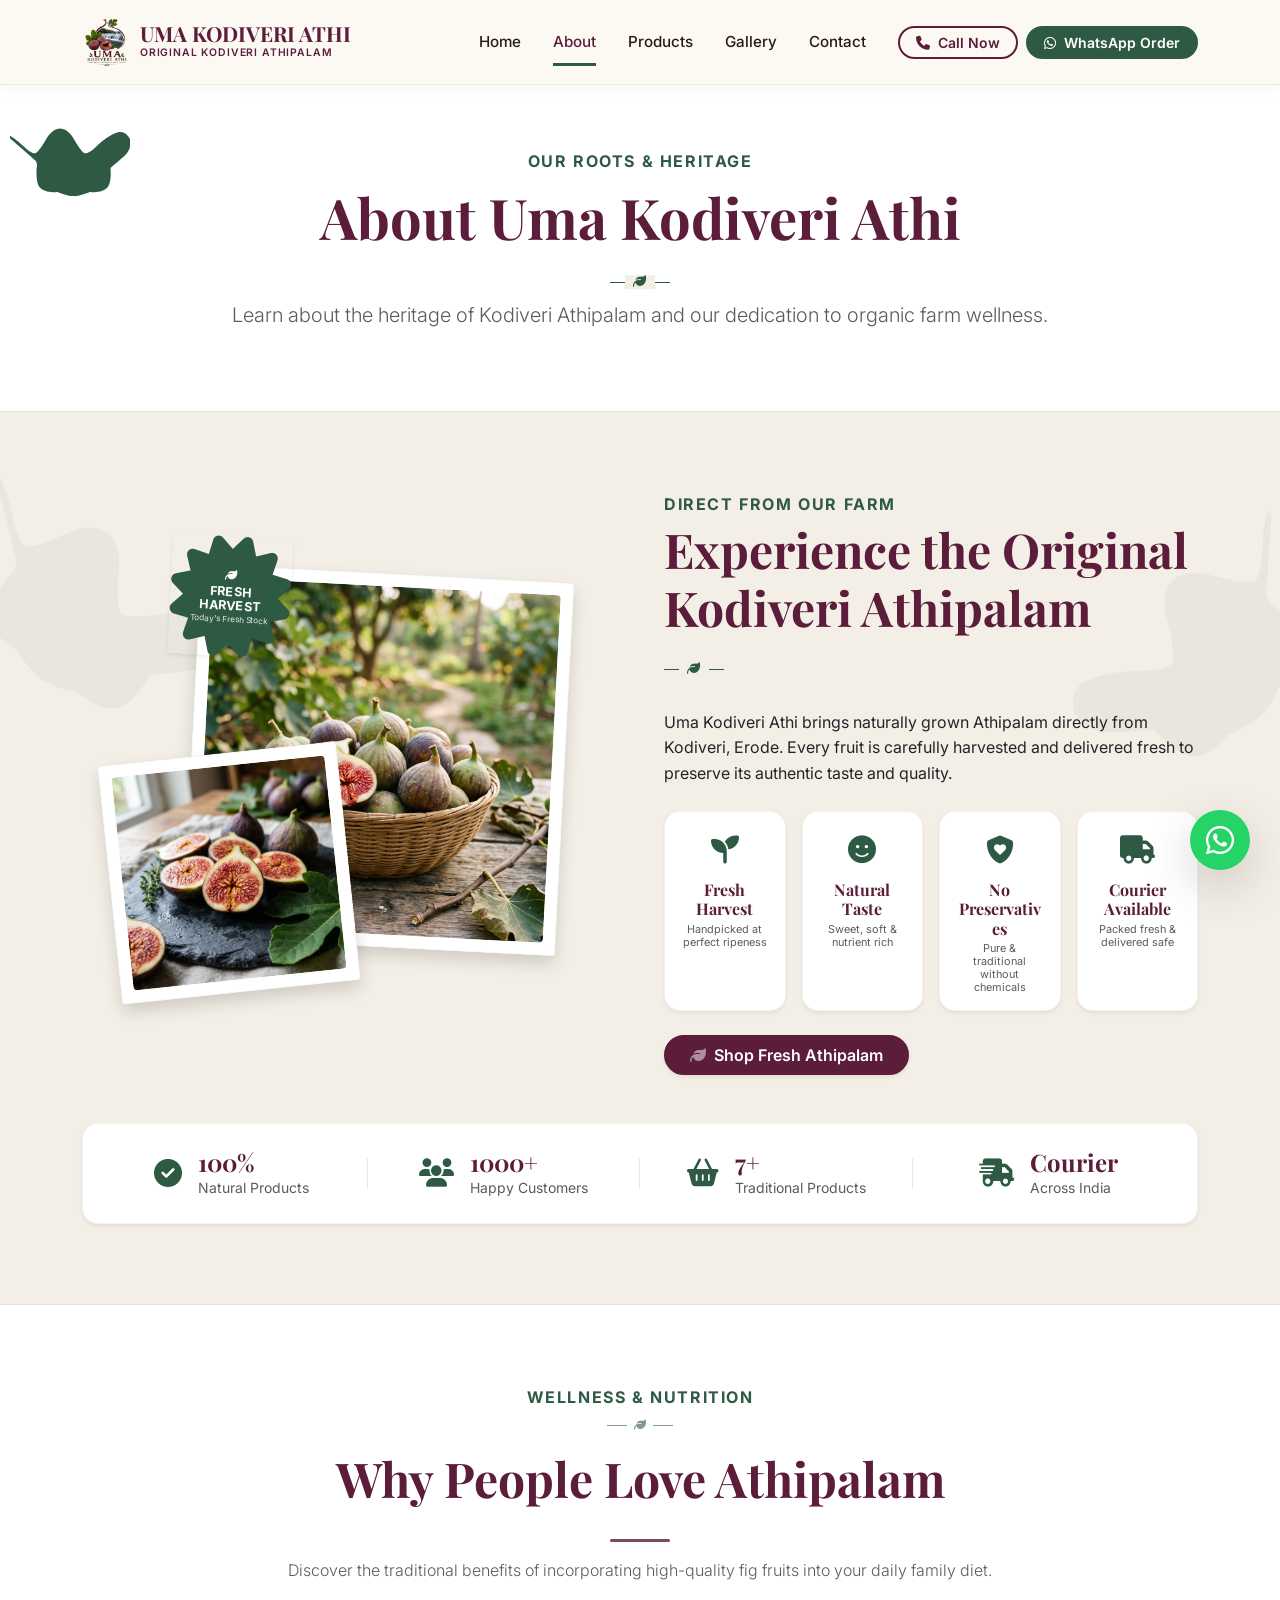
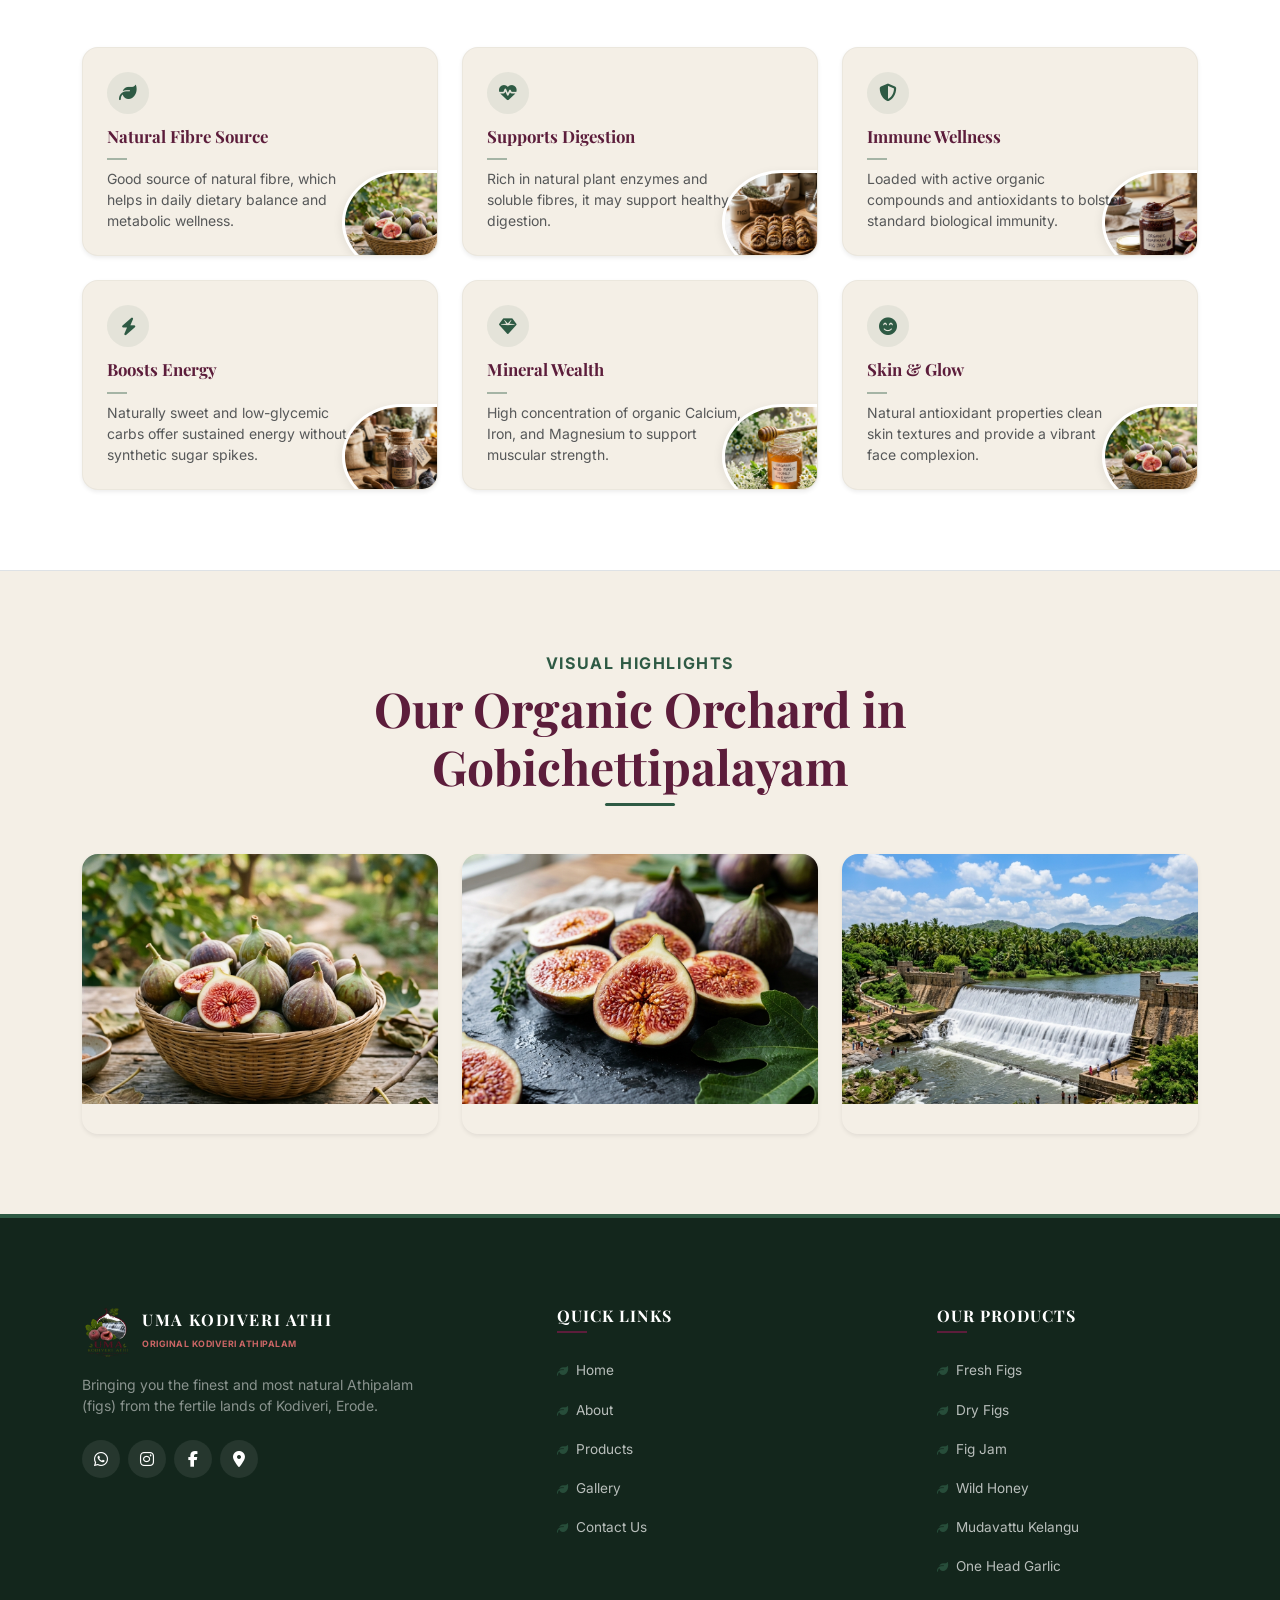
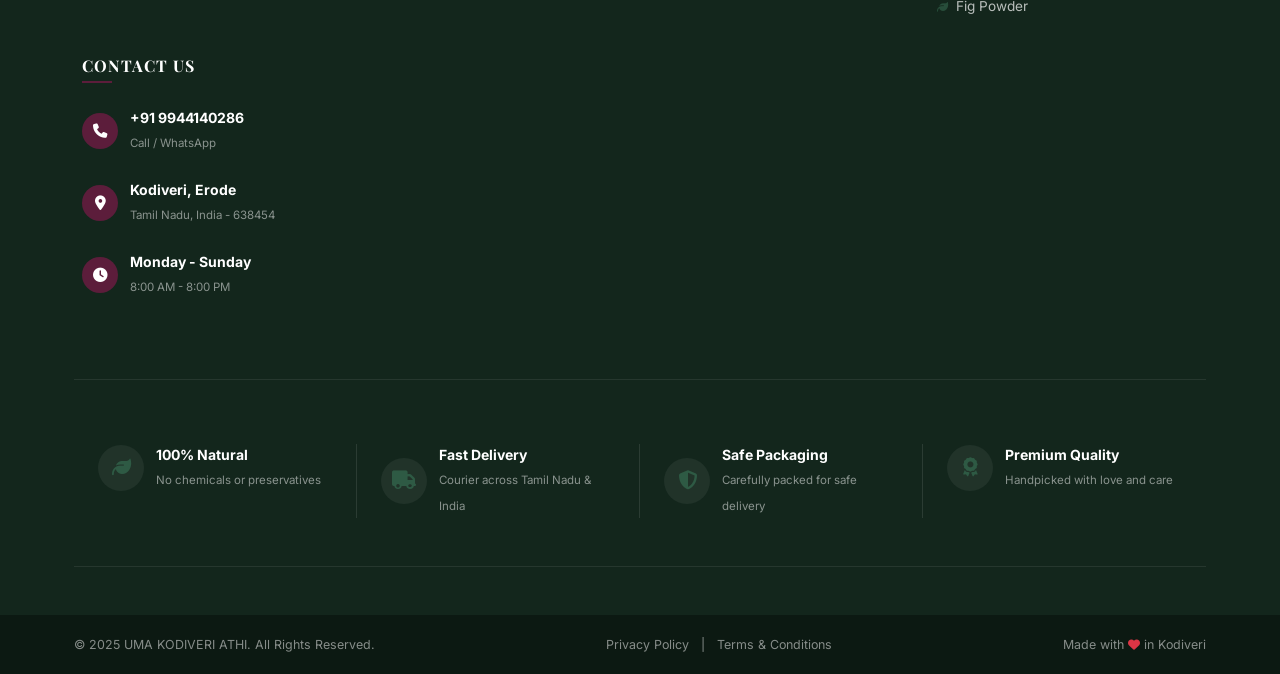
==== about.html @ 58db4f74 "Initial commit" ====
<!DOCTYPE html>
<html lang="en">
<head>
    <meta charset="UTF-8">
    <meta name="viewport" content="width=device-width, initial-scale=1.0">
    <title>About Our Journey | Uma Kodiveri Athi</title>
    
    <!-- SEO Meta Tags -->
    <meta name="description" content="Learn about the heritage of Kodiveri Athipalam, our organic farm journey near Erode check dam, and why families love our natural figs.">
    <meta name="keywords" content="Kodiveri Athipalam, Erode organic farm, Gobichettipalayam figs orchard, Athipalam story, K. Umamaheswari">
    
    <!-- Favicon -->
    <link rel="shortcut icon" href="assets/images/logo-without-bg.png" type="image/x-icon">

    <!-- Google Fonts -->
    <link rel="preconnect" href="https://fonts.googleapis.com">
    <link rel="preconnect" href="https://fonts.gstatic.com" crossorigin>
    <link href="https://fonts.googleapis.com/css2?family=Inter:wght@300;400;500;600;700&family=Playfair+Display:ital,wght@0,400;0,600;0,700;1,400&display=swap" rel="stylesheet">

    <!-- Bootstrap 5 CSS CDN -->
    <link href="https://cdn.jsdelivr.net/npm/bootstrap@5.3.2/dist/css/bootstrap.min.css" rel="stylesheet" integrity="sha384-T3c6CoIi6uLrA9TneNEoa7RxnatzjcDSCmG1MXxSR1GAsXEV/Dwwykc2MPK8M2HN" crossorigin="anonymous">
    <!-- Font Awesome Icons CDN -->
    <link rel="stylesheet" href="https://cdnjs.cloudflare.com/ajax/libs/font-awesome/6.4.2/css/all.min.css" integrity="sha512-z3gLpd7yknf1YoNbCzqRKc4qyor8gaKU1qmn+CShxbuBusANI9QpRohGBreCFkKxLhei6S9CQXFEbbKuqLg0DA==" crossorigin="anonymous" referrerpolicy="no-referrer" />
    
    <!-- Custom CSS -->
    <link rel="stylesheet" href="assets/css/style.css">
</head>
<body class="bg-cream">

    <!-- 1. Header & Navigation -->
    <header class="navbar-wrapper">
        <nav class="navbar navbar-expand-lg fixed-top shadow-sm" id="mainNavbar">
            <div class="container">
                <a class="navbar-brand d-flex align-items-center" href="index.html" id="navBrand">
                    <!-- Brand Logo -->
                    <img src="assets/images/logo-without-bg.png" alt="Uma Kodiveri Athi Logo" class="brand-logo me-2" id="brandLogo">
                    <div class="brand-text-container">
                        <span class="brand-name text-uppercase">UMA KODIVERI ATHI</span>
                        <span class="brand-tagline d-block text-uppercase">ORIGINAL KODIVERI ATHIPALAM</span>
                    </div>
                </a>
                
                <button class="navbar-toggler" type="button" data-bs-toggle="collapse" data-bs-target="#navbarContent" aria-controls="navbarContent" aria-expanded="false" aria-label="Toggle navigation" id="navbarTogglerBtn">
                    <span class="navbar-toggler-icon"></span>
                </button>
                
                <div class="collapse navbar-collapse" id="navbarContent">
                    <ul class="navbar-nav ms-auto mb-2 mb-lg-0 align-items-center">
                        <li class="nav-item">
                            <a class="nav-link" href="index.html" id="link-home">Home</a>
                        </li>
                        <li class="nav-item">
                            <a class="nav-link active" href="about.html" id="link-about">About</a>
                        </li>
                        <li class="nav-item">
                            <a class="nav-link" href="products.html" id="link-products">Products</a>
                        </li>
                        <li class="nav-item">
                            <a class="nav-link" href="gallery.html" id="link-gallery">Gallery</a>
                        </li>
                        <li class="nav-item">
                            <a class="nav-link" href="contact.html" id="link-contact">Contact</a>
                        </li>
                        <li class="nav-item ms-lg-3 mt-3 mt-lg-0 d-flex gap-2 nav-action-buttons">
                            <a href="tel:9944140286" class="btn btn-outline-maroon btn-sm px-3 rounded-pill" id="headerCallBtn">
                                <i class="fa-solid fa-phone me-1"></i> Call Now
                            </a>
                            <a href="https://wa.me/919944140286?text=Hi%20Uma%20Kodiveri%20Athi%2C%20I%20want%20to%20know%20more%20about%20your%20products." target="_blank" class="btn btn-green btn-sm px-3 rounded-pill text-white" id="headerWhatsappBtn">
                                <i class="fa-brands fa-whatsapp me-1"></i> WhatsApp Order
                            </a>
                        </li>
                    </ul>
                </div>
            </div>
        </nav>
    </header>

    <!-- 2. About Banner Hero -->
    <section class="py-5 bg-white border-bottom position-relative overflow-hidden">
        <!-- Floating Botanical Leaves background decoration -->
        <div class="position-absolute opacity-05" style="top: 10px; left: 10px; width: 120px; height: 120px; pointer-events: none;">
            <svg class="w-100 h-100" fill="var(--color-green)" viewBox="0 0 512 512">
                <path d="M383.8 351.7c2.5-2.5 105.2-92.4 105.2-92.4 34.6-32.9 23.4-69.3 23.4-69.3s-14.9-39.7-52.2-30.6c-37.3 9.1-84.8 54.3-84.8 54.3s-40.2 41.2-56.7 34.6c-16.5-6.6-47.5-62.8-47.5-62.8s-22.9-42.9-57.5-42.9c-34.6 0-57.5 42.9-57.5 42.9s-31 56.2-47.5 62.8c-16.5 6.6-56.7-34.6-56.7-34.6s-47.5-45.2-84.8-54.3C-14.9 119.7-29.8 156.4 4.8 189.3c0 0 102.7 89.9 105.2 92.4 2.5 2.5 5.5 15.1 5.5 15.1s-10.7 74.3 12.8 98.7c23.5 24.4 75.3 18.2 75.3 18.2s36.4 17.5 67.9 17.5c31.5 0 67.9-17.5 67.9-17.5s51.8 6.2 75.3-18.2c23.5-24.4 12.8-98.7 12.8-98.7s3-12.6 5.6-15.1z"/>
            </svg>
        </div>
        <div class="container text-center py-3">
            <span class="text-green text-uppercase fw-bold tracking-wider fs-6 d-block mb-2">Our Roots & Heritage</span>
            <h1 class="display-4 text-maroon serif-font mb-3">About Uma Kodiveri Athi</h1>
            <div class="header-divider-leaf my-3 text-center">
                <i class="fa-solid fa-leaf text-green"></i>
            </div>
            <p class="lead text-muted max-width-600 mx-auto">Learn about the heritage of Kodiveri Athipalam and our dedication to organic farm wellness.</p>
        </div>
    </section>

    <!-- 3. Main Journey Story Section -->
    <section class="about-section py-6 bg-cream-soft position-relative overflow-hidden border-bottom">
        <div class="about-leaf-decor decor-top-left"></div>
        <div class="about-leaf-decor decor-top-right"></div>
        
        <div class="container position-relative z-2">
            <div class="row align-items-center g-5">
                <!-- Left Column: Overlapping Tilted Photo Frames with Badge -->
                <div class="col-lg-6 position-relative d-flex justify-content-center align-items-center py-4" id="aboutPhotosColumn">
                    <div class="about-photos-container position-relative">
                        <!-- Main Photo Frame -->
                        <div class="about-photo-frame about-photo-main shadow">
                            <img src="assets/images/fresh-figs.png" alt="Freshly harvested Kodiveri Athipalam" class="img-fluid rounded-1">
                            <!-- Scalloped Badge -->
                            <div class="scalloped-badge position-absolute shadow-sm">
                                <i class="fa-solid fa-certificate scalloped-bg-icon"></i>
                                <div class="scalloped-inner d-flex flex-column align-items-center justify-content-center">
                                    <i class="fa-solid fa-leaf text-white mb-1 small-icon"></i>
                                    <span class="scalloped-title">Fresh Harvest</span>
                                    <span class="scalloped-sub">Today's Fresh Stock</span>
                                </div>
                            </div>
                        </div>
                        <!-- Sub Photo Frame (tilted cut figs) -->
                        <div class="about-photo-frame about-photo-sub shadow">
                            <img src="assets/images/cut-figs.png" alt="Cut fresh Athipalam" class="img-fluid rounded-1">
                        </div>
                    </div>
                </div>
                
                <!-- Right Column: Text & Features Grid -->
                <div class="col-lg-6" id="aboutTextContent">
                    <div class="section-header-left mb-4 text-start">
                        <span class="text-green text-uppercase fw-bold tracking-wider fs-6 d-block mb-1">Direct From Our Farm</span>
                        <h2 class="display-5 section-title text-maroon mt-0 serif-font">Experience the Original Kodiveri Athipalam</h2>
                        <div class="header-divider-leaf mt-2 mb-3 text-start">
                            <i class="fa-solid fa-leaf text-green"></i>
                        </div>
                    </div>
                    <p class="text-dark mb-4">
                        Uma Kodiveri Athi brings naturally grown Athipalam directly from Kodiveri, Erode. Every fruit is carefully harvested and delivered fresh to preserve its authentic taste and quality.
                    </p>
                    
                    <!-- 4 Small Feature Cards Grid -->
                    <div class="row g-3 mb-4" id="aboutFeaturesRow">
                        <div class="col-6 col-sm-3">
                            <div class="card about-feature-card text-center h-100 p-3 rounded-4 shadow-sm">
                                <div class="feature-icon text-green fs-3 mb-2">
                                    <i class="fa-solid fa-seedling"></i>
                                </div>
                                <h5 class="fw-bold fs-6 mb-1 text-maroon">Fresh Harvest</h5>
                                <p class="mb-0 text-muted small-text">Handpicked at perfect ripeness</p>
                            </div>
                        </div>
                        <div class="col-6 col-sm-3">
                            <div class="card about-feature-card text-center h-100 p-3 rounded-4 shadow-sm">
                                <div class="feature-icon text-green fs-3 mb-2">
                                    <i class="fa-solid fa-face-smile"></i>
                                </div>
                                <h5 class="fw-bold fs-6 mb-1 text-maroon">Natural Taste</h5>
                                <p class="mb-0 text-muted small-text">Sweet, soft & nutrient rich</p>
                            </div>
                        </div>
                        <div class="col-6 col-sm-3">
                            <div class="card about-feature-card text-center h-100 p-3 rounded-4 shadow-sm">
                                <div class="feature-icon text-green fs-3 mb-2">
                                    <i class="fa-solid fa-shield-heart"></i>
                                </div>
                                <h5 class="fw-bold fs-6 mb-1 text-maroon">No Preservatives</h5>
                                <p class="mb-0 text-muted small-text">Pure & traditional without chemicals</p>
                            </div>
                        </div>
                        <div class="col-6 col-sm-3">
                            <div class="card about-feature-card text-center h-100 p-3 rounded-4 shadow-sm">
                                <div class="feature-icon text-green fs-3 mb-2">
                                    <i class="fa-solid fa-truck"></i>
                                </div>
                                <h5 class="fw-bold fs-6 mb-1 text-maroon">Courier Available</h5>
                                <p class="mb-0 text-muted small-text">Packed fresh & delivered safe</p>
                            </div>
                        </div>
                    </div>

                    <!-- CTA Shop Button -->
                    <div class="about-cta">
                        <a href="products.html" class="btn btn-maroon px-4 py-2.5 rounded-pill shadow-sm d-inline-flex align-items-center" id="aboutShopBtn">
                            <i class="fa-solid fa-leaf me-2 text-white-50"></i> Shop Fresh Athipalam
                        </a>
                    </div>
                </div>
            </div>

            <!-- Bottom Stats Banner -->
            <div class="about-stats-banner bg-white shadow-sm rounded-4 p-4 mt-5" id="aboutStatsBanner">
                <div class="row g-4 align-items-center">
                    <div class="col-6 col-md-3 stats-item-col">
                        <div class="d-flex align-items-center justify-content-center text-start">
                            <div class="stats-icon text-green fs-3 me-3">
                                <i class="fa-solid fa-circle-check"></i>
                            </div>
                            <div>
                                <h3 class="mb-0 fw-bold text-maroon fs-4">100%</h3>
                                <p class="mb-0 text-muted small">Natural Products</p>
                            </div>
                        </div>
                    </div>
                    <div class="col-6 col-md-3 stats-item-col">
                        <div class="d-flex align-items-center justify-content-center text-start">
                            <div class="stats-icon text-green fs-3 me-3">
                                <i class="fa-solid fa-users"></i>
                            </div>
                            <div>
                                <h3 class="mb-0 fw-bold text-maroon fs-4">1000+</h3>
                                <p class="mb-0 text-muted small">Happy Customers</p>
                            </div>
                        </div>
                    </div>
                    <div class="col-6 col-md-3 stats-item-col">
                        <div class="d-flex align-items-center justify-content-center text-start">
                            <div class="stats-icon text-green fs-3 me-3">
                                <i class="fa-solid fa-basket-shopping"></i>
                            </div>
                            <div>
                                <h3 class="mb-0 fw-bold text-maroon fs-4">7+</h3>
                                <p class="mb-0 text-muted small">Traditional Products</p>
                            </div>
                        </div>
                    </div>
                    <div class="col-6 col-md-3 stats-item-col">
                        <div class="d-flex align-items-center justify-content-center text-start">
                            <div class="stats-icon text-green fs-3 me-3">
                                <i class="fa-solid fa-truck-fast"></i>
                            </div>
                            <div>
                                <h3 class="mb-0 fw-bold text-maroon fs-4">Courier</h3>
                                <p class="mb-0 text-muted small">Across India</p>
                            </div>
                        </div>
                    </div>
                </div>
            </div>
        </div>
    </section>

    <!-- 4. Why People Love Athipalam (Benefits Section) -->
    <section id="benefits" class="benefits-section py-6 bg-white position-relative overflow-hidden border-bottom">
        <div class="container position-relative" style="z-index: 2;">
            <div class="row text-center mb-5">
                <div class="col-lg-8 mx-auto" id="benefitsHeader">
                    <span class="text-green text-uppercase fw-bold tracking-wider fs-6 d-block mb-1">Wellness & Nutrition</span>
                    <!-- Mini Leaf Tagline Divider -->
                    <div class="text-center mb-2" style="font-size: 0.75rem; opacity: 0.6;">
                        <span class="d-inline-block bg-green" style="width: 20px; height: 1px; vertical-align: middle;"></span>
                        <i class="fa-solid fa-leaf text-green mx-1"></i>
                        <span class="d-inline-block bg-green" style="width: 20px; height: 1px; vertical-align: middle;"></span>
                    </div>
                    <h2 class="display-5 section-title text-maroon mt-2 serif-font">Why People Love Athipalam</h2>
                    <div class="title-underline mx-auto mt-2" style="width: 60px; height: 3px; background-color: var(--color-maroon); opacity: 0.8;"></div>
                    <p class="lead text-muted mt-3 fs-6">Discover the traditional benefits of incorporating high-quality fig fruits into your daily family diet.</p>
                </div>
            </div>

            <div class="row g-4" id="benefitsGrid">
                <!-- Benefit 1 -->
                <div class="col-md-6 col-lg-4">
                    <div class="card benefit-card border-0 shadow-sm rounded-4 overflow-hidden h-100 position-relative p-4" style="background-color: var(--color-cream-soft);">
                        <div class="d-flex flex-column h-100 position-relative" style="z-index: 2;">
                            <div class="benefit-icon-wrapper">
                                <i class="fa-solid fa-leaf"></i>
                            </div>
                            <h3 class="h5 card-title text-maroon fw-bold serif-font mb-1" style="font-size: 1.05rem;">Natural Fibre Source</h3>
                            <div class="bg-green my-2" style="width: 20px; height: 2px; opacity: 0.4;"></div>
                            <p class="card-text text-muted small mb-0 pe-5" style="line-height: 1.5;">Good source of natural fibre, which helps in daily dietary balance and metabolic wellness.</p>
                        </div>
                        <img src="assets/images/fresh-figs.png" alt="Fresh Figs" class="benefit-card-decor-img">
                    </div>
                </div>
                <!-- Benefit 2 -->
                <div class="col-md-6 col-lg-4">
                    <div class="card benefit-card border-0 shadow-sm rounded-4 overflow-hidden h-100 position-relative p-4" style="background-color: var(--color-cream-soft);">
                        <div class="d-flex flex-column h-100 position-relative" style="z-index: 2;">
                            <div class="benefit-icon-wrapper">
                                <i class="fa-solid fa-heart-pulse"></i>
                            </div>
                            <h3 class="h5 card-title text-maroon fw-bold serif-font mb-1" style="font-size: 1.05rem;">Supports Digestion</h3>
                            <div class="bg-green my-2" style="width: 20px; height: 2px; opacity: 0.4;"></div>
                            <p class="card-text text-muted small mb-0 pe-5" style="line-height: 1.5;">Rich in natural plant enzymes and soluble fibres, it may support healthy digestion.</p>
                        </div>
                        <img src="assets/images/dry-figs.png" alt="Dry Figs" class="benefit-card-decor-img">
                    </div>
                </div>
                <!-- Benefit 3 -->
                <div class="col-md-6 col-lg-4">
                    <div class="card benefit-card border-0 shadow-sm rounded-4 overflow-hidden h-100 position-relative p-4" style="background-color: var(--color-cream-soft);">
                        <div class="d-flex flex-column h-100 position-relative" style="z-index: 2;">
                            <div class="benefit-icon-wrapper">
                                <i class="fa-solid fa-shield-halved"></i>
                            </div>
                            <h3 class="h5 card-title text-maroon fw-bold serif-font mb-1" style="font-size: 1.05rem;">Immune Wellness</h3>
                            <div class="bg-green my-2" style="width: 20px; height: 2px; opacity: 0.4;"></div>
                            <p class="card-text text-muted small mb-0 pe-5" style="line-height: 1.5;">Loaded with active organic compounds and antioxidants to bolster standard biological immunity.</p>
                        </div>
                        <img src="assets/images/fig-jam.png" alt="Fig Jam" class="benefit-card-decor-img">
                    </div>
                </div>
                <!-- Benefit 4 -->
                <div class="col-md-6 col-lg-4">
                    <div class="card benefit-card border-0 shadow-sm rounded-4 overflow-hidden h-100 position-relative p-4" style="background-color: var(--color-cream-soft);">
                        <div class="d-flex flex-column h-100 position-relative" style="z-index: 2;">
                            <div class="benefit-icon-wrapper">
                                <i class="fa-solid fa-bolt"></i>
                            </div>
                            <h3 class="h5 card-title text-maroon fw-bold serif-font mb-1" style="font-size: 1.05rem;">Boosts Energy</h3>
                            <div class="bg-green my-2" style="width: 20px; height: 2px; opacity: 0.4;"></div>
                            <p class="card-text text-muted small mb-0 pe-5" style="line-height: 1.5;">Naturally sweet and low-glycemic carbs offer sustained energy without synthetic sugar spikes.</p>
                        </div>
                        <img src="assets/images/fig-powder.png" alt="Fig Powder" class="benefit-card-decor-img">
                    </div>
                </div>
                <!-- Benefit 5 -->
                <div class="col-md-6 col-lg-4">
                    <div class="card benefit-card border-0 shadow-sm rounded-4 overflow-hidden h-100 position-relative p-4" style="background-color: var(--color-cream-soft);">
                        <div class="d-flex flex-column h-100 position-relative" style="z-index: 2;">
                            <div class="benefit-icon-wrapper">
                                <i class="fa-solid fa-gem"></i>
                            </div>
                            <h3 class="h5 card-title text-maroon fw-bold serif-font mb-1" style="font-size: 1.05rem;">Mineral Wealth</h3>
                            <div class="bg-green my-2" style="width: 20px; height: 2px; opacity: 0.4;"></div>
                            <p class="card-text text-muted small mb-0 pe-5" style="line-height: 1.5;">High concentration of organic Calcium, Iron, and Magnesium to support muscular strength.</p>
                        </div>
                        <img src="assets/images/wild-honey.png" alt="Wild Honey" class="benefit-card-decor-img">
                    </div>
                </div>
                <!-- Benefit 6 -->
                <div class="col-md-6 col-lg-4">
                    <div class="card benefit-card border-0 shadow-sm rounded-4 overflow-hidden h-100 position-relative p-4" style="background-color: var(--color-cream-soft);">
                        <div class="d-flex flex-column h-100 position-relative" style="z-index: 2;">
                            <div class="benefit-icon-wrapper">
                                <i class="fa-solid fa-face-smile-beam"></i>
                            </div>
                            <h3 class="h5 card-title text-maroon fw-bold serif-font mb-1" style="font-size: 1.05rem;">Skin & Glow</h3>
                            <div class="bg-green my-2" style="width: 20px; height: 2px; opacity: 0.4;"></div>
                            <p class="card-text text-muted small mb-0 pe-5" style="line-height: 1.5;">Natural antioxidant properties clean skin textures and provide a vibrant face complexion.</p>
                        </div>
                        <img src="assets/images/fresh-figs.png" alt="Fresh Figs Glow" class="benefit-card-decor-img">
                    </div>
                </div>
            </div>
        </div>
    </section>

    <!-- 5. Farm Images Section -->
    <section class="py-6 bg-cream-soft">
        <div class="container">
            <div class="row text-center mb-5">
                <div class="col-lg-8 mx-auto">
                    <span class="text-green text-uppercase fw-bold tracking-wider fs-6 d-block mb-1">Visual Highlights</span>
                    <h2 class="display-5 text-maroon serif-font">Our Organic Orchard in Gobichettipalayam</h2>
                    <div class="title-underline mx-auto"></div>
                </div>
            </div>
            <div class="row g-4 justify-content-center">
                <div class="col-md-4 col-sm-6">
                    <div class="gallery-card rounded-4 overflow-hidden shadow-sm position-relative">
                        <img src="assets/images/fresh-figs.png" class="img-fluid gallery-img w-100" style="height: 250px; object-fit: cover;" alt="Fresh Athipalam on Farm">
                        <div class="gallery-hover-overlay d-flex flex-column justify-content-end p-3">
                            <span class="gallery-title text-white fw-bold">Fresh Athipalam</span>
                            <span class="gallery-subtitle text-white-50 small">Harvested directly from orchard trees</span>
                        </div>
                    </div>
                </div>
                <div class="col-md-4 col-sm-6">
                    <div class="gallery-card rounded-4 overflow-hidden shadow-sm position-relative">
                        <img src="assets/images/cut-figs.png" class="img-fluid gallery-img w-100" style="height: 250px; object-fit: cover;" alt="Cut Athipalam texture">
                        <div class="gallery-hover-overlay d-flex flex-column justify-content-end p-3">
                            <span class="gallery-title text-white fw-bold">Cut Athipalam</span>
                            <span class="gallery-subtitle text-white-50 small">Rich internal texture filled with sweetness</span>
                        </div>
                    </div>
                </div>
                <div class="col-md-4 col-sm-6">
                    <div class="gallery-card rounded-4 overflow-hidden shadow-sm position-relative">
                        <img src="assets/images/kodiveri-waterfall.png" class="img-fluid gallery-img w-100" style="height: 250px; object-fit: cover;" alt="Kodiveri Dam Erode">
                        <div class="gallery-hover-overlay d-flex flex-column justify-content-end p-3">
                            <span class="gallery-title text-white fw-bold">Kodiveri Waterfall</span>
                            <span class="gallery-subtitle text-white-50 small">The natural water source of Erode valleys</span>
                        </div>
                    </div>
                </div>
            </div>
        </div>
    </section>

    <!-- 6. Footer Section -->
    <footer class="footer-wrapper pt-6">
        <div class="container pb-5">
            <div class="row g-4 justify-content-between text-start">
                <!-- Column 1: Brand & Bio -->
                <div class="col-lg-4 col-md-6">
                    <div class="d-flex align-items-center mb-3">
                        <img src="assets/images/logo-without-bg.png" alt="Uma Kodiveri Athi logo" class="me-2" style="height: 52px; width: auto;">
                        <div>
                            <h4 class="h5 mb-0 serif-font text-uppercase tracking-wider text-white" style="font-size: 1rem;">Uma Kodiveri Athi</h4>
                            <span class="text-uppercase fw-bold text-muted" style="font-size: 0.55rem; color: #cc6666 !important; letter-spacing: 0.5px;">Original Kodiveri Athipalam</span>
                        </div>
                    </div>
                    <p class="text-white-50 small mb-4" style="line-height: 1.5;">
                        Bringing you the finest and most natural Athipalam (figs) from the fertile lands of Kodiveri, Erode.
                    </p>
                    <div class="d-flex align-items-center">
                        <a href="https://wa.me/919944140286" target="_blank" class="footer-social-icon" aria-label="WhatsApp"><i class="fa-brands fa-whatsapp"></i></a>
                        <a href="#" class="footer-social-icon" aria-label="Instagram"><i class="fa-brands fa-instagram"></i></a>
                        <a href="#" class="footer-social-icon" aria-label="Facebook"><i class="fa-brands fa-facebook-f"></i></a>
                        <a href="contact.html" class="footer-social-icon" aria-label="Location"><i class="fa-solid fa-location-dot"></i></a>
                    </div>
                </div>

                <!-- Column 2: Quick Links -->
                <div class="col-lg-3 col-md-6 text-start">
                    <h5 class="footer-heading text-uppercase">Quick Links</h5>
                    <ul class="list-unstyled footer-links-list mb-0">
                        <li><a href="index.html"><i class="fa-solid fa-leaf"></i>Home</a></li>
                        <li><a href="about.html"><i class="fa-solid fa-leaf"></i>About</a></li>
                        <li><a href="products.html"><i class="fa-solid fa-leaf"></i>Products</a></li>
                        <li><a href="gallery.html"><i class="fa-solid fa-leaf"></i>Gallery</a></li>
                        <li><a href="contact.html"><i class="fa-solid fa-leaf"></i>Contact Us</a></li>
                    </ul>
                </div>

                <!-- Column 3: Our Products -->
                <div class="col-lg-3 col-md-6 text-start">
                    <h5 class="footer-heading text-uppercase">Our Products</h5>
                    <ul class="list-unstyled footer-links-list mb-0">
                        <li><a href="products.html"><i class="fa-solid fa-leaf"></i>Fresh Figs</a></li>
                        <li><a href="products.html"><i class="fa-solid fa-leaf"></i>Dry Figs</a></li>
                        <li><a href="products.html"><i class="fa-solid fa-leaf"></i>Fig Jam</a></li>
                        <li><a href="products.html"><i class="fa-solid fa-leaf"></i>Wild Honey</a></li>
                        <li><a href="products.html"><i class="fa-solid fa-leaf"></i>Mudavattu Kelangu</a></li>
                        <li><a href="products.html"><i class="fa-solid fa-leaf"></i>One Head Garlic</a></li>
                        <li><a href="products.html"><i class="fa-solid fa-leaf"></i>Fig Powder</a></li>
                    </ul>
                </div>

                <!-- Column 4: Contact Us -->
                <div class="col-lg-3 col-md-6 text-start">
                    <h5 class="footer-heading text-uppercase">Contact Us</h5>
                    
                    <div class="footer-contact-item">
                        <div class="footer-contact-icon">
                            <i class="fa-solid fa-phone"></i>
                        </div>
                        <div>
                            <span class="d-block fw-bold text-white small">+91 9944140286</span>
                            <span class="text-white-50 extra-small" style="font-size: 0.72rem;">Call / WhatsApp</span>
                        </div>
                    </div>
                    
                    <div class="footer-contact-item">
                        <div class="footer-contact-icon">
                            <i class="fa-solid fa-location-dot"></i>
                        </div>
                        <div>
                            <span class="d-block fw-bold text-white small">Kodiveri, Erode</span>
                            <span class="text-white-50 extra-small" style="font-size: 0.72rem;">Tamil Nadu, India - 638454</span>
                        </div>
                    </div>
                    
                    <div class="footer-contact-item">
                        <div class="footer-contact-icon">
                            <i class="fa-solid fa-clock"></i>
                        </div>
                        <div>
                            <span class="d-block fw-bold text-white small">Monday - Sunday</span>
                            <span class="text-white-50 extra-small" style="font-size: 0.72rem;">8:00 AM - 8:00 PM</span>
                        </div>
                    </div>
                </div>
            </div>

            <!-- Trust Badges Row -->
            <div class="row footer-trust-row g-3 justify-content-center text-start">
                <div class="col-sm-6 col-lg-3 border-end border-white-10">
                    <div class="footer-trust-badge">
                        <div class="footer-trust-icon-circle">
                            <i class="fa-solid fa-leaf"></i>
                        </div>
                        <div>
                            <span class="d-block fw-bold text-white small">100% Natural</span>
                            <span class="text-white-50 extra-small" style="font-size: 0.72rem;">No chemicals or preservatives</span>
                        </div>
                    </div>
                </div>
                <div class="col-sm-6 col-lg-3 border-end border-white-10">
                    <div class="footer-trust-badge">
                        <div class="footer-trust-icon-circle">
                            <i class="fa-solid fa-truck"></i>
                        </div>
                        <div>
                            <span class="d-block fw-bold text-white small">Fast Delivery</span>
                            <span class="text-white-50 extra-small" style="font-size: 0.72rem;">Courier across Tamil Nadu & India</span>
                        </div>
                    </div>
                </div>
                <div class="col-sm-6 col-lg-3 border-end border-white-10">
                    <div class="footer-trust-badge">
                        <div class="footer-trust-icon-circle">
                            <i class="fa-solid fa-shield-halved"></i>
                        </div>
                        <div>
                            <span class="d-block fw-bold text-white small">Safe Packaging</span>
                            <span class="text-white-50 extra-small" style="font-size: 0.72rem;">Carefully packed for safe delivery</span>
                        </div>
                    </div>
                </div>
                <div class="col-sm-6 col-lg-3">
                    <div class="footer-trust-badge">
                        <div class="footer-trust-icon-circle">
                            <i class="fa-solid fa-award"></i>
                        </div>
                        <div>
                            <span class="d-block fw-bold text-white small">Premium Quality</span>
                            <span class="text-white-50 extra-small" style="font-size: 0.72rem;">Handpicked with love and care</span>
                        </div>
                    </div>
                </div>
            </div>
        </div>
        
        <!-- Bottom copyright bar -->
        <div class="footer-bottom-bar py-3">
            <div class="container d-flex flex-column flex-sm-row justify-content-between align-items-center text-center text-sm-start g-2">
                <p class="mb-0 text-white-50">&copy; 2025 UMA KODIVERI ATHI. All Rights Reserved.</p>
                <div class="my-2 my-sm-0">
                    <a href="#" class="text-white-50 text-decoration-none mx-2 hover-white">Privacy Policy</a>
                    <span class="text-white-10">|</span>
                    <a href="#" class="text-white-50 text-decoration-none mx-2 hover-white">Terms & Conditions</a>
                </div>
                <p class="mb-0 text-white-50">Made with <i class="fa-solid fa-heart text-danger ms-0.5" style="font-size: 0.75rem;"></i> in Kodiveri</p>
            </div>
        </div>
    </footer>

    <!-- Floating WhatsApp Button -->
    <a href="https://wa.me/919944140286?text=Hi%20Uma%20Kodiveri%20Athi%2C%20I%20have%20an%20inquiry%20regarding%20Athipalam." target="_blank" class="floating-whatsapp shadow-lg d-flex align-items-center justify-content-center" id="floatingWhatsappBtn" aria-label="Order on WhatsApp">
        <i class="fa-brands fa-whatsapp"></i>
    </a>

    <!-- Bootstrap 5 JS Bundle CDN -->
    <script src="https://cdn.jsdelivr.net/npm/bootstrap@5.3.2/dist/js/bootstrap.bundle.min.js" integrity="sha384-C6RzsynM9kWDrMNeT87bh95OGNyZPhcTNXj1NW7RuBCsyN/o0jlpcV8Qyq46cDfL" crossorigin="anonymous"></script>
    <!-- jQuery CDN -->
    <script src="https://code.jquery.com/jquery-3.7.1.min.js" integrity="sha256-/JqT3SQfawRcv/BIHPThkBvs0OEvtFFmqPF/lYI/Cxo=" crossorigin="anonymous"></script>
    <!-- Custom JS -->
    <script src="assets/js/script.js"></script>
</body>
</html>
---- assets/css/style.css ----
/* -------------------------------------------------------------
   Uma Kodiveri Athi Custom Stylesheet
   Theme: Natural, Village Fresh, Organic, Simple, and Elegant
   ------------------------------------------------------------- */

/* 1. CSS Custom Variables & Root Settings */
:root {
    --color-maroon: #5C1D3B;         /* Primary: Deep Fig Maroon/Purple */
    --color-maroon-dark: #411227;
    --color-maroon-light: #7E2A52;
    --color-green: #2E5A44;          /* Secondary: Natural Fig Leaf Green */
    --color-green-dark: #1E3F2E;
    --color-green-light: #3D765A;
    --color-cream: #FCF9F2;          /* Body Background: Soft Warm Organic Cream */
    --color-cream-soft: #F4EFE6;     /* Card background/alternates */
    --color-earth: #8B5E3C;          /* Accent: Warm Soil/Bark Earth Brown */
    --color-dark: #2A1A12;           /* Text: Very dark brown/charcoal for soft contrast */
    --color-white: #FFFFFF;
    
    --font-headings: 'Playfair Display', Georgia, serif;
    --font-body: 'Inter', system-ui, -apple-system, sans-serif;
    
    --transition-smooth: all 0.3s cubic-bezier(0.25, 0.8, 0.25, 1);
    --shadow-soft: 0 4px 20px rgba(42, 26, 18, 0.05);
    --shadow-medium: 0 10px 30px rgba(42, 26, 18, 0.1);
}

/* 2. Global Resets & Typography */
html {
    scroll-behavior: smooth;
    scroll-padding-top: 85px; /* Navbar height compensation */
}

body {
    background-color: var(--color-cream);
    color: var(--color-dark);
    font-family: var(--font-body);
    font-size: 1rem;
    line-height: 1.6;
    overflow-x: hidden;
}

h1, h2, h3, h4, h5, h6, .serif-font {
    font-family: var(--font-headings);
    font-weight: 700;
    color: var(--color-maroon);
}

p {
    font-weight: 400;
}

.text-green {
    color: var(--color-green) !important;
}

.text-maroon {
    color: var(--color-maroon) !important;
}

.text-earth {
    color: var(--color-earth) !important;
}

.text-cream {
    color: var(--color-cream) !important;
}

.bg-cream-soft {
    background-color: var(--color-cream-soft) !important;
}

.bg-cream {
    background-color: var(--color-cream) !important;
}

.bg-maroon {
    background-color: var(--color-maroon) !important;
}

.bg-green {
    background-color: var(--color-green) !important;
}

.tracking-wider {
    letter-spacing: 0.1em;
}

.max-w-600 {
    max-width: 600px;
}

.py-6 {
    padding-top: 5rem;
    padding-bottom: 5rem;
}

/* 3. Section Headers & Borders */
.section-title {
    position: relative;
    display: inline-block;
    padding-bottom: 15px;
}

.title-underline {
    width: 70px;
    height: 3px;
    background-color: var(--color-green);
    border-radius: 2px;
}

/* 4. Navigation & Header */
.navbar-wrapper {
    height: 85px;
}

#mainNavbar {
    background-color: var(--color-cream);
    border-bottom: 1px solid rgba(139, 94, 60, 0.1);
    height: 85px;
    display: flex;
    align-items: center;
    box-shadow: 0 2px 15px rgba(42, 26, 18, 0.05) !important;
    transition: var(--transition-smooth);
}

.brand-logo {
    height: 50px;
    width: auto;
    object-fit: contain;
}

.brand-name {
    font-family: var(--font-headings);
    font-size: 1.3rem;
    font-weight: 700;
    color: var(--color-maroon);
    line-height: 1.1;
    display: block;
}

.brand-tagline {
    font-size: 0.65rem;
    font-weight: 600;
    color: var(--color-maroon);
    text-transform: uppercase;
    letter-spacing: 0.08em;
}

.navbar-nav .nav-link {
    color: var(--color-dark);
    font-weight: 500;
    font-size: 0.95rem;
    padding: 0.5rem 1rem !important;
    position: relative;
    transition: var(--transition-smooth);
}

.navbar-nav .nav-link:hover,
.navbar-nav .nav-link.active {
    color: var(--color-maroon);
}

.navbar-nav .nav-link::after {
    content: '';
    position: absolute;
    bottom: -4px;
    left: 1rem;
    right: 1rem;
    height: 3px;
    background-color: var(--color-green);
    transform: scaleX(0);
    transition: var(--transition-smooth);
}

.navbar-nav .nav-link:hover::after,
.navbar-nav .nav-link.active::after {
    transform: scaleX(1);
}

/* 5. Custom Buttons */
.btn-maroon {
    background-color: var(--color-maroon);
    color: var(--color-white);
    border: 2px solid var(--color-maroon);
    font-weight: 600;
    transition: var(--transition-smooth);
}

.btn-maroon:hover,
.btn-maroon:focus {
    background-color: var(--color-maroon-dark);
    border-color: var(--color-maroon-dark);
    color: var(--color-white);
    transform: translateY(-2px);
}

.btn-outline-maroon {
    color: var(--color-maroon);
    border: 2px solid var(--color-maroon);
    font-weight: 600;
    transition: var(--transition-smooth);
}

.btn-outline-maroon:hover,
.btn-outline-maroon:focus {
    background-color: var(--color-maroon);
    color: var(--color-white);
    transform: translateY(-2px);
}

.btn-green {
    background-color: var(--color-green);
    color: var(--color-white);
    border: 2px solid var(--color-green);
    font-weight: 600;
    transition: var(--transition-smooth);
}

.btn-green:hover,
.btn-green:focus {
    background-color: var(--color-green-dark);
    border-color: var(--color-green-dark);
    color: var(--color-white);
    transform: translateY(-2px);
}

.btn-outline-light {
    border-width: 2px;
    font-weight: 600;
    transition: var(--transition-smooth);
}

.btn-outline-light:hover {
    transform: translateY(-2px);
    background-color: var(--color-white);
    color: var(--color-maroon) !important;
}

/* 6. Split Hero Section */
.hero-section {
    min-height: calc(100vh - 85px);
    background: linear-gradient(to right, rgba(252, 249, 242, 0.45) 0%, rgba(252, 249, 242, 0.25) 50%, rgba(252, 249, 242, 0) 100%), url('../images/Bg.png') no-repeat center top / cover;
    display: flex;
    align-items: center;
    position: relative;
    padding-top: 5rem;
    padding-bottom: 3rem;
    z-index: 1;
}

.hero-overlay {
    position: absolute;
    top: 0;
    left: 0;
    width: 100%;
    height: 100%;
    background: linear-gradient(to right, rgba(0, 0, 0, 0.45) 0%, rgba(0, 0, 0, 0.3) 45%, rgba(0, 0, 0, 0) 80%);
    z-index: -1;
}

.hero-badge-wrapper {
    display: inline-block;
}

.hero-pill-badge {
    background-color: var(--color-green) !important;
    color: var(--color-white) !important;
    font-weight: 600;
    font-size: 0.8rem;
    letter-spacing: 0.12em;
    padding: 0.5rem 1.25rem !important;
    box-shadow: 0 4px 10px rgba(0, 0, 0, 0.1);
}

.hero-main-title {
    font-family: var(--font-headings);
    line-height: 1;
}

.hero-title-top {
    font-size: 4.8rem;
    font-weight: 400;
    color: var(--color-white);
    letter-spacing: 0.05em;
    text-shadow: 0 4px 15px rgba(0, 0, 0, 0.6);
}

.hero-title-bottom {
    font-size: 4.2rem;
    font-weight: 700;
    color: var(--color-maroon);
    text-shadow: 0 2px 10px rgba(0, 0, 0, 0.2);
    letter-spacing: 0.02em;
}

.hero-subtitle {
    font-family: var(--font-headings);
    font-style: italic;
    color: var(--color-green) !important;
    font-size: 1.8rem;
}

.hero-desc {
    color: var(--color-dark) !important;
    font-size: 1.05rem;
    line-height: 1.7;
    font-weight: 500;
}

/* Premium Buttons Styling in Hero */
.btn-green-premium {
    background-color: var(--color-green);
    color: var(--color-white) !important;
    border: 2px solid var(--color-green);
    font-weight: 600;
    box-shadow: 0 4px 15px rgba(46, 90, 68, 0.3);
    transition: var(--transition-smooth);
}

.btn-green-premium:hover {
    background-color: var(--color-green-dark);
    border-color: var(--color-green-dark);
    transform: translateY(-2px);
    box-shadow: 0 6px 20px rgba(46, 90, 68, 0.4);
}

.btn-maroon-premium {
    background-color: var(--color-maroon);
    color: var(--color-white) !important;
    border: 2px solid var(--color-maroon);
    font-weight: 600;
    box-shadow: 0 4px 15px rgba(92, 29, 59, 0.3);
    transition: var(--transition-smooth);
}

.btn-maroon-premium:hover {
    background-color: var(--color-maroon-dark);
    border-color: var(--color-maroon-dark);
    transform: translateY(-2px);
    box-shadow: 0 6px 20px rgba(92, 29, 59, 0.4);
}

.btn-outline-light-premium {
    background-color: var(--color-white);
    color: var(--color-dark) !important;
    border: 2px solid var(--color-white);
    font-weight: 600;
    box-shadow: 0 4px 15px rgba(0, 0, 0, 0.1);
    transition: var(--transition-smooth);
}

.btn-outline-light-premium:hover {
    background-color: rgba(255, 255, 255, 0.9);
    border-color: rgba(255, 255, 255, 0.9);
    transform: translateY(-2px);
    box-shadow: 0 6px 20px rgba(0, 0, 0, 0.15);
}

/* Circular Basket Badge / Quality Stamp styling */
.basket-badge {
    position: absolute;
    right: -20px;
    top: 40px;
    z-index: 5;
    transform: rotate(-8deg);
    transition: var(--transition-smooth);
}

.badge-circle {
    width: 115px;
    height: 115px;
    background-color: var(--color-white);
    border: 2px solid var(--color-green);
    border-radius: 50%;
    color: var(--color-green);
    box-shadow: 0 4px 15px rgba(0, 0, 0, 0.15);
    padding: 10px;
}

.badge-pct {
    font-size: 1.15rem;
    font-weight: 700;
    line-height: 1;
}

.badge-txt {
    font-size: 0.72rem;
    font-weight: 700;
    line-height: 1.1;
    letter-spacing: 0.02em;
}

.badge-sub {
    font-size: 0.55rem;
    font-weight: 600;
    line-height: 1;
    color: var(--color-dark);
}

.badge-leaf {
    font-size: 0.85rem;
}

/* Bottom Trust Banner styling */
.hero-trust-banner {
    border: 1px solid rgba(139, 94, 60, 0.08);
    position: relative;
    z-index: 4;
}

.bg-light-green {
    background-color: rgba(46, 90, 68, 0.1);
}

.trust-item-col {
    position: relative;
}

/* Add dividing border between items on desktop */
@media (min-width: 768px) {
    .trust-item-col:not(:last-child)::after {
        content: '';
        position: absolute;
        right: 0;
        top: 15%;
        height: 70%;
        width: 1px;
        background-color: rgba(139, 94, 60, 0.15);
    }
}

/* Responsive adjustments */
@media (max-width: 991.98px) {
    .navbar-wrapper {
        height: 75px;
    }
    #mainNavbar {
        height: 75px;
    }
    .navbar-collapse {
        background-color: var(--color-cream);
        border-radius: 12px;
        padding: 1.5rem;
        box-shadow: var(--shadow-medium);
        margin-top: 10px;
        border: 1px solid rgba(139, 94, 60, 0.1);
    }
    .navbar-nav .nav-link::after {
        display: none;
    }
    .hero-section {
        min-height: auto;
        padding-top: 120px;
        padding-bottom: 40px;
        text-align: center !important;
    }
    #heroTextColumn {
        text-align: center !important;
        margin-bottom: 3rem;
    }
    .hero-title-top {
        font-size: 3.6rem;
    }
    .hero-title-bottom {
        font-size: 3.2rem;
    }
    #heroButtons {
        justify-content: center !important;
    }
    .basket-badge {
        position: relative !important;
        right: auto !important;
        top: auto !important;
        margin: 1.5rem auto !important;
        display: inline-block;
        transform: rotate(-4deg);
    }
}

@media (max-width: 575.98px) {
    .hero-section {
        padding-top: 100px;
        padding-bottom: 30px;
    }
    #heroTextColumn {
        margin-bottom: 2rem;
    }
    .hero-title-top {
        font-size: 2.8rem;
    }
    .hero-title-bottom {
        font-size: 2.4rem;
    }
    .hero-subtitle {
        font-size: 1.35rem;
    }
    #heroButtons {
        flex-direction: column !important;
        width: 100%;
        gap: 0.75rem !important;
    }
    #heroButtons a {
        width: 100%;
        justify-content: center !important;
    }
    .badge-circle {
        width: 100px;
        height: 100px;
        padding: 8px;
    }
    .badge-pct {
        font-size: 1rem;
    }
    .badge-txt {
        font-size: 0.65rem;
    }
    .badge-sub {
        font-size: 0.5rem;
    }
    .hero-trust-banner {
        padding: 1.5rem 1rem !important;
    }
}

/* 7. Redesigned About Section */
.about-section {
    background-color: var(--color-cream-soft);
}

/* Background Leaf outlines */
.about-leaf-decor {
    position: absolute;
    width: 280px;
    height: 280px;
    background-size: contain;
    background-repeat: no-repeat;
    opacity: 0.05;
    pointer-events: none;
    z-index: 1;
}

.decor-top-left {
    top: 5%;
    left: -50px;
    transform: rotate(35deg);
    background-image: url('data:image/svg+xml;utf8,<svg xmlns="http://www.w3.org/2000/svg" viewBox="0 0 512 512" fill="%232E5A44"><path d="M383.8 351.7c2.5-2.5 105.2-92.4 105.2-92.4 34.6-32.9 23.4-69.3 23.4-69.3s-14.9-39.7-52.2-30.6c-37.3 9.1-84.8 54.3-84.8 54.3s-40.2 41.2-56.7 34.6c-16.5-6.6-47.5-62.8-47.5-62.8s-22.9-42.9-57.5-42.9c-34.6 0-57.5 42.9-57.5 42.9s-31 56.2-47.5 62.8c-16.5 6.6-56.7-34.6-56.7-34.6s-47.5-45.2-84.8-54.3C-14.9 119.7-29.8 156.4 4.8 189.3c0 0 102.7 89.9 105.2 92.4 2.5 2.5 5.5 15.1 5.5 15.1s-10.7 74.3 12.8 98.7c23.5 24.4 75.3 18.2 75.3 18.2s36.4 17.5 67.9 17.5c31.5 0 67.9-17.5 67.9-17.5s51.8 6.2 75.3-18.2c23.5-24.4 12.8-98.7 12.8-98.7s3-12.6 5.6-15.1z"/></svg>');
}

.decor-top-right {
    top: 10%;
    right: -60px;
    transform: rotate(-45deg) scaleX(-1);
    background-image: url('data:image/svg+xml;utf8,<svg xmlns="http://www.w3.org/2000/svg" viewBox="0 0 512 512" fill="%232E5A44"><path d="M383.8 351.7c2.5-2.5 105.2-92.4 105.2-92.4 34.6-32.9 23.4-69.3 23.4-69.3s-14.9-39.7-52.2-30.6c-37.3 9.1-84.8 54.3-84.8 54.3s-40.2 41.2-56.7 34.6c-16.5-6.6-47.5-62.8-47.5-62.8s-22.9-42.9-57.5-42.9c-34.6 0-57.5 42.9-57.5 42.9s-31 56.2-47.5 62.8c-16.5 6.6-56.7-34.6-56.7-34.6s-47.5-45.2-84.8-54.3C-14.9 119.7-29.8 156.4 4.8 189.3c0 0 102.7 89.9 105.2 92.4 2.5 2.5 5.5 15.1 5.5 15.1s-10.7 74.3 12.8 98.7c23.5 24.4 75.3 18.2 75.3 18.2s36.4 17.5 67.9 17.5c31.5 0 67.9-17.5 67.9-17.5s51.8 6.2 75.3-18.2c23.5-24.4 12.8-98.7 12.8-98.7s3-12.6 5.6-15.1z"/></svg>');
}

/* Photo Frames styling */
.about-photos-container {
    width: 100%;
    max-width: 480px;
    height: 420px;
    position: relative;
}

.about-photo-frame {
    background-color: var(--color-white);
    padding: 12px; /* Equal white border padding on all sides */
    border-radius: 4px;
    position: absolute;
    transition: var(--transition-smooth);
    border: 1px solid rgba(0, 0, 0, 0.05);
}

.about-photo-frame img {
    width: 100%;
    height: auto;
    object-fit: cover;
}

.about-photo-main {
    width: 78%;
    top: 0;
    right: 5%;
    transform: rotate(3deg);
    z-index: 2;
}

.about-photo-sub {
    width: 50%;
    left: 0;
    bottom: 0;
    transform: rotate(-6deg);
    z-index: 3;
}

.about-photo-frame:hover {
    transform: scale(1.03) translateY(-5px);
    z-index: 10;
    box-shadow: var(--shadow-medium) !important;
}

/* Scalloped badge on the main photo */
.scalloped-badge {
    top: -30px;
    left: -30px;
    width: 120px;
    height: 120px;
    display: flex;
    align-items: center;
    justify-content: center;
    z-index: 4;
}

.scalloped-bg-icon {
    position: absolute;
    font-size: 120px;
    color: var(--color-green);
    z-index: 1;
    line-height: 1;
}

.scalloped-inner {
    position: relative;
    z-index: 2;
    color: var(--color-white);
    text-align: center;
    width: 100%;
    height: 100%;
    padding: 10px;
}

.scalloped-title {
    font-size: 0.78rem;
    font-weight: 700;
    line-height: 1.1;
    text-transform: uppercase;
    letter-spacing: 0.02em;
}

.scalloped-sub {
    font-size: 0.52rem;
    color: rgba(255, 255, 255, 0.85);
    line-height: 1;
    margin-top: 2px;
}

.small-icon {
    font-size: 0.75rem;
}

/* 4 Feature Cards styling */
.about-feature-card {
    background-color: var(--color-white);
    border: 1px solid rgba(139, 94, 60, 0.08) !important;
    transition: var(--transition-smooth);
}

.about-feature-card:hover {
    transform: translateY(-4px);
    box-shadow: var(--shadow-medium) !important;
    border-color: var(--color-green) !important;
}

.about-feature-card .feature-icon {
    transition: var(--transition-smooth);
}

.about-feature-card:hover .feature-icon {
    transform: scale(1.15);
}

.small-text {
    font-size: 0.68rem;
    line-height: 1.2;
}

/* Bottom Stats Banner */
.about-stats-banner {
    border: 1px solid rgba(139, 94, 60, 0.08);
}

.stats-item-col {
    position: relative;
}

/* Dividing vertical line on desktop screens */
@media (min-width: 768px) {
    .stats-item-col:not(:last-child)::after {
        content: '';
        position: absolute;
        right: 0;
        top: 20%;
        height: 60%;
        width: 1px;
        background-color: rgba(139, 94, 60, 0.15);
    }
}

/* Leaf divider under header */
.header-divider-leaf {
    position: relative;
    display: inline-block;
    width: 60px;
    height: 1px;
    background-color: var(--color-green);
    vertical-align: middle;
}

.header-divider-leaf i {
    position: absolute;
    top: 50%;
    left: 50%;
    transform: translate(-50%, -50%);
    background-color: var(--color-cream-soft);
    padding: 0 8px;
    font-size: 0.85rem;
}

/* Custom stats banner icons */
.stats-icon {
    color: var(--color-green);
}

/* Responsive adjustments */
@media (max-width: 991.98px) {
    .about-photos-container {
        height: 380px;
        margin-bottom: 2rem;
    }
    .about-photo-main {
        width: 75%;
    }
    .about-photo-sub {
        width: 48%;
    }
}

@media (max-width: 575.98px) {
    .about-photos-container {
        height: 300px;
        max-width: 360px;
    }
    .scalloped-badge {
        width: 90px;
        height: 90px;
        top: -15px;
        left: -15px;
    }
    .scalloped-title {
        font-size: 0.68rem;
    }
    .scalloped-sub {
        font-size: 0.48rem;
    }
    .about-stats-banner {
        padding: 1.5rem 1rem !important;
    }
    .about-stats-banner .stats-icon {
        font-size: 1.5rem !important;
        margin-right: 0.5rem !important;
    }
    .about-stats-banner h3 {
        font-size: 1.15rem !important;
    }
}

/* 8. Products Section Cards */
.product-card {
    transition: var(--transition-smooth);
    background-color: var(--color-white);
    border: 1px solid rgba(139, 94, 60, 0.08) !important;
}

.product-card:hover {
    transform: translateY(-8px);
    box-shadow: var(--shadow-medium) !important;
}

.product-img-wrapper {
    overflow: hidden;
    position: relative;
    height: 200px; /* Reduced from 240px for a more compact card */
}

.border-light-green {
    border-color: rgba(46, 90, 68, 0.22) !important;
}
.border-light-green:focus {
    border-color: var(--color-green) !important;
    box-shadow: 0 0 0 0.15rem rgba(46, 90, 68, 0.1) !important;
}
.extra-small {
    font-size: 0.72rem;
}

.product-img {
    width: 100%;
    height: 100%;
    object-fit: cover;
    transition: var(--transition-smooth);
}

.product-card:hover .product-img {
    transform: scale(1.08);
}

.qty-badge {
    font-weight: 600;
    font-size: 0.8rem;
    letter-spacing: 0.05em;
    box-shadow: 0 2px 6px rgba(0,0,0,0.15);
}

/* Interactive Product Card weight selection, wishlist and quantity styles */
.wishlist-btn {
    opacity: 0.85;
    transition: var(--transition-smooth);
}
.wishlist-btn:hover {
    opacity: 1;
    transform: scale(1.1);
}
.wishlist-btn.active i {
    color: #e03a3a !important;
    font-weight: 900 !important; /* solid heart */
}

.btn-outline-weight {
    background-color: var(--color-white);
    border: 1px solid rgba(0, 0, 0, 0.1);
    color: var(--color-dark);
    border-radius: 8px;
    font-size: 0.85rem;
    transition: var(--transition-smooth);
}
.btn-outline-weight:hover {
    border-color: var(--color-green);
    background-color: rgba(46, 90, 68, 0.05);
}
.btn-outline-weight.active {
    background-color: var(--color-green) !important;
    border-color: var(--color-green) !important;
    color: var(--color-white) !important;
    box-shadow: 0 4px 10px rgba(46, 90, 68, 0.2);
}
.btn-outline-weight.active .text-muted {
    color: rgba(255, 255, 255, 0.8) !important;
}

.btn-outline-whatsapp-product {
    background-color: rgba(46, 90, 68, 0.03);
    border: 1px solid var(--color-green);
    color: var(--color-green) !important;
    font-weight: 600;
    transition: var(--transition-smooth);
}
.btn-outline-whatsapp-product:hover {
    background-color: var(--color-green);
    color: var(--color-white) !important;
}

.btn-quantity-minus, .btn-quantity-plus {
    transition: var(--transition-smooth);
    width: 32px;
    height: 32px;
    display: flex;
    align-items: center;
    justify-content: center;
}
.btn-quantity-minus:hover, .btn-quantity-plus:hover {
    background-color: rgba(0, 0, 0, 0.05);
    color: var(--color-green) !important;
}

.products-section .header-divider-leaf i {
    background-color: var(--color-white) !important;
}

/* 9. Benefits Cards & Medical Disclaimer Alert */
.benefit-card {
    background-color: var(--color-white);
    transition: var(--transition-smooth);
    border: 1px solid rgba(139, 94, 60, 0.08) !important;
}

.benefit-card:hover {
    transform: translateY(-4px);
    box-shadow: var(--shadow-medium) !important;
    border-color: var(--color-green) !important;
}

.alert-disclaimer {
    background-color: #FFFDF9;
    border-left: 5px solid var(--color-earth) !important;
    box-shadow: var(--shadow-soft);
}

.disclaimer-icon {
    line-height: 1;
}

/* 10. Price List Table */
#priceListTable {
    background-color: var(--color-white);
}

#priceListTable th {
    background-color: var(--color-maroon);
    color: var(--color-white);
    font-weight: 600;
    font-family: var(--font-body);
    font-size: 0.95rem;
    border: none;
}

#priceListTable tbody tr {
    transition: var(--transition-smooth);
    border-bottom: 1px solid rgba(139, 94, 60, 0.08);
}

#priceListTable tbody tr:hover {
    background-color: rgba(92, 29, 59, 0.03);
}

#priceListTable td {
    padding-top: 1rem;
    padding-bottom: 1rem;
    font-size: 0.95rem;
}

/* 11. How to Order Cards & Payment Info Box */
.order-step-card {
    background-color: var(--color-white);
    border: 1px solid rgba(139, 94, 60, 0.08) !important;
    transition: var(--transition-smooth);
}

.order-step-card:hover {
    transform: translateY(-5px);
    box-shadow: var(--shadow-medium) !important;
}

.step-number {
    width: 50px;
    height: 50px;
    line-height: 50px;
    border: 3px solid var(--color-cream-soft);
    box-shadow: 0 4px 8px rgba(92, 29, 59, 0.2);
}

.payment-details-card {
    border: 1px solid rgba(139, 94, 60, 0.1) !important;
    box-shadow: var(--shadow-medium);
}

.border-sm-end {
    border-right: 1px solid rgba(139, 94, 60, 0.1);
}

/* 12. Gallery Section */
.gallery-card {
    cursor: pointer;
    position: relative;
    height: 280px;
}

.gallery-img {
    height: 100%;
    width: 100%;
    object-fit: cover;
    transition: var(--transition-smooth);
}

.gallery-hover-overlay {
    position: absolute;
    top: 0;
    left: 0;
    width: 100%;
    height: 100%;
    background: linear-gradient(to top, rgba(42, 26, 18, 0.85), rgba(42, 26, 18, 0.1));
    opacity: 0;
    transition: var(--transition-smooth);
}

.gallery-card:hover .gallery-img {
    transform: scale(1.1);
}

.gallery-card:hover .gallery-hover-overlay {
    opacity: 1;
}

.gallery-title {
    font-size: 1.15rem;
    font-family: var(--font-headings);
    transform: translateY(10px);
    transition: var(--transition-smooth);
}

.gallery-subtitle {
    transform: translateY(10px);
    transition: var(--transition-smooth);
}

.gallery-card:hover .gallery-title,
.gallery-card:hover .gallery-subtitle {
    transform: translateY(0);
}

/* 13. Location & Contact */
.map-container {
    box-shadow: var(--shadow-medium) !important;
}

.contact-card {
    background-color: var(--color-white);
    border: 1px solid rgba(139, 94, 60, 0.08) !important;
    transition: var(--transition-smooth);
}

.contact-card:hover {
    transform: translateY(-5px);
    box-shadow: var(--shadow-medium) !important;
}

/* 14. Footer & Socials */
.footer-wrapper {
    border-top: 4px solid var(--color-green);
}

.footer-logo {
    height: 40px;
    width: auto;
    object-fit: contain;
}

.footer-links li a {
    transition: var(--transition-smooth);
}

.footer-links li a:hover {
    color: var(--color-cream) !important;
    padding-left: 4px;
}

.border-white-10 {
    border-color: rgba(255, 255, 255, 0.1) !important;
}

/* 15. Floating WhatsApp Button & Animations */
.floating-whatsapp {
    position: fixed;
    bottom: 30px;
    right: 30px;
    width: 60px;
    height: 60px;
    background-color: #25D366;
    color: var(--color-white) !important;
    border-radius: 50%;
    font-size: 32px;
    z-index: 999;
    text-decoration: none;
    box-shadow: 0 4px 15px rgba(37, 211, 102, 0.4);
    transition: var(--transition-smooth);
    animation: pulseWhatsapp 2s infinite;
}

.floating-whatsapp:hover {
    transform: scale(1.1);
    background-color: #128C7E;
    box-shadow: 0 4px 20px rgba(37, 211, 102, 0.6);
}

@keyframes pulseWhatsapp {
    0% {
        box-shadow: 0 0 0 0 rgba(37, 211, 102, 0.5);
    }
    70% {
        box-shadow: 0 0 0 15px rgba(37, 211, 102, 0);
    }
    100% {
        box-shadow: 0 0 0 0 rgba(37, 211, 102, 0);
    }
}

/* 16. Lightbox Styles */
.max-h-80vh {
    max-height: 80vh;
    object-fit: contain;
}

/* 17. Scroll Reveal classes */
.reveal-fade {
    opacity: 0;
    transition: opacity 0.8s ease-out;
}

.reveal-slide-up {
    opacity: 0;
    transform: translateY(30px);
    transition: opacity 0.8s ease-out, transform 0.8s ease-out;
}

.reveal-active {
    opacity: 1 !important;
    transform: translateY(0) !important;
}

/* 18. Responsive Breakpoint Adjustments */
@media (max-width: 991.98px) {
    .navbar-wrapper {
        height: 70px;
    }
    #mainNavbar {
        height: 70px;
    }
    #mainNavbar.navbar-scrolled {
        height: 70px;
    }
    .navbar-collapse {
        background-color: var(--color-cream);
        border-radius: 12px;
        padding: 1.5rem;
        box-shadow: var(--shadow-medium);
        margin-top: 10px;
        border: 1px solid rgba(139, 94, 60, 0.1);
    }
    .navbar-nav .nav-link::after {
        display: none;
    }
    .hero-section {
        min-height: calc(100vh - 70px);
    }
    .border-sm-end {
        border-right: none;
        border-bottom: 1px solid rgba(139, 94, 60, 0.1);
    }
}

@media (max-width: 575.98px) {
    .py-6 {
        padding-top: 3.5rem;
        padding-bottom: 3.5rem;
    }
    .hero-title {
        font-size: 2.2rem;
    }
    .hero-subtitle {
        font-size: 1.3rem !important;
    }
    .display-5 {
        font-size: 2rem;
    }
    .floating-whatsapp {
        bottom: 20px;
        right: 20px;
        width: 50px;
        height: 50px;
        font-size: 26px;
    }
}

/* 16. Scroll Indicator & Mouse Animation */
.mouse-icon {
    width: 20px;
    height: 30px;
    border: 2px solid var(--color-maroon);
    border-radius: 9px;
    position: relative;
    margin: 0 auto;
}

.mouse-icon .wheel {
    width: 4px;
    height: 7px;
    background-color: var(--color-maroon);
    border-radius: 2px;
    position: absolute;
    top: 5px;
    left: 50%;
    transform: translateX(-50%);
    animation: scrollWheel 1.6s infinite;
}

@keyframes scrollWheel {
    0% {
        opacity: 1;
        transform: translate(-50%, 0);
    }
    100% {
        opacity: 0;
        transform: translate(-50%, 12px);
    }
}

/* Custom E-Commerce Toast styling */
#toastContainer .toast {
    background-color: var(--color-green) !important;
    border-radius: 12px;
    box-shadow: 0 10px 30px rgba(46, 90, 68, 0.3) !important;
    border: none;
}
#toastContainer .btn-close-white {
    filter: invert(1) grayscale(100%) brightness(200%);
}

/* 9. Premium Mockup Product Card Styles */
.product-img-wrapper {
    height: 250px !important; /* Set slightly taller to accommodate wave SVG beautifully */
    position: relative;
    overflow: hidden;
}

.product-img-wrapper .product-img {
    height: 100% !important;
    width: 100% !important;
    object-fit: cover;
}

.badge-natural-stamp {
    display: none !important;
}

.product-highlights-pill {
    display: none !important;
}

.product-highlights-pill span {
    font-size: 0.65rem;
    white-space: nowrap;
}

.input-pill-select {
    border-radius: 50px !important;
    border: 1px solid var(--color-green) !important;
    background-color: var(--color-white);
    padding: 0.25rem 0.75rem;
    height: 34px;
}

.input-pill-select select {
    border: none !important;
    background-color: transparent !important;
    outline: none !important;
    box-shadow: none !important;
}

.quantity-pill-counter {
    border: 1px solid var(--color-green) !important;
    border-radius: 50px !important;
    background-color: var(--color-white);
    height: 34px;
    padding: 0.25rem 0.5rem;
}

.quantity-pill-counter .btn-qty-action {
    width: 24px;
    height: 24px;
    background-color: rgba(46, 90, 68, 0.08) !important;
    border-radius: 50% !important;
    border: none !important;
    color: var(--color-green) !important;
    display: flex;
    align-items: center;
    justify-content: center;
    font-size: 0.65rem;
    padding: 0 !important;
    transition: var(--transition-smooth);
}

.quantity-pill-counter .btn-qty-action:hover {
    background-color: var(--color-green) !important;
    color: var(--color-white) !important;
}

.card-price-courier-row {
    border-top: 1px dotted rgba(0, 0, 0, 0.15);
}

.total-price-amount {
    font-family: var(--font-body);
}

.product-card-footer {
    display: none !important;
}

/* Custom Dropdown Styling */
.dropdown-menu {
    border: 1px solid rgba(46, 90, 68, 0.15) !important;
    background-color: var(--color-white) !important;
    min-width: 100% !important;
    z-index: 1000;
}

.dropdown-item {
    font-size: 0.78rem;
    transition: var(--transition-smooth);
    cursor: pointer;
}

.dropdown-item:hover {
    background-color: rgba(46, 90, 68, 0.08) !important;
    color: var(--color-green-dark) !important;
}

.dropdown-item.active-item {
    background-color: var(--color-green) !important;
    color: var(--color-white) !important;
}

.dropdown-toggle::after {
    display: none !important; /* Hide native Bootstrap caret */
}

/* 13. Benefits Section Custom Mockup Styles */
.benefit-icon-wrapper {
    width: 42px;
    height: 42px;
    border-radius: 50%;
    background-color: rgba(46, 90, 68, 0.08);
    color: var(--color-green);
    display: flex;
    align-items: center;
    justify-content: center;
    font-size: 1.1rem;
    margin-bottom: 0.75rem;
}

.benefit-card-decor-img {
    position: absolute;
    right: -25px;
    bottom: -20px;
    width: 120px;
    height: 105px;
    object-fit: cover;
    border-radius: 50% 0 0 50%;
    border: 3px solid var(--color-white);
    box-shadow: -2px 2px 8px rgba(0,0,0,0.06);
    pointer-events: none;
    z-index: 1;
    transition: var(--transition-smooth);
}

.benefit-card {
    transition: var(--transition-smooth);
    border: 1px solid rgba(42, 26, 18, 0.04) !important;
}

.benefit-card:hover {
    transform: translateY(-5px);
    box-shadow: var(--shadow-medium) !important;
}

.benefit-card:hover .benefit-card-decor-img {
    transform: scale(1.05);
}

.advice-banner {
    border: 1px solid rgba(46, 90, 68, 0.15) !important;
    border-left: 5px solid var(--color-green) !important;
    background-color: rgba(255, 255, 255, 0.75) !important;
    border-radius: 16px;
    position: relative;
    overflow: hidden;
}

/* 14. Table Weight Selector Adjusters */
.btn-table-weight-minus, .btn-table-weight-plus {
    border-radius: 50%;
    display: inline-flex !important;
    align-items: center;
    justify-content: center;
    transition: var(--transition-smooth);
    color: var(--color-green) !important;
}

.btn-table-weight-minus:hover, .btn-table-weight-plus:hover {
    background-color: rgba(46, 90, 68, 0.08);
}

/* 15. Responsive Borders & Step Card Styling */
@media (min-width: 576px) {
    .border-sm-end {
        border-right: 1px solid rgba(46, 90, 68, 0.1) !important;
    }
}

.order-step-card {
    transition: var(--transition-smooth);
    border: 1px solid rgba(42, 26, 18, 0.04) !important;
}

.order-step-card:hover {
    transform: translateY(-5px);
    box-shadow: var(--shadow-medium) !important;
}

/* 16. Custom Forest Green Footer */
.footer-wrapper {
    background-color: #13261c !important; /* Rich Dark Forest Green */
    color: var(--color-white) !important;
    padding-top: 5.5rem !important;
    padding-bottom: 0 !important;
}

.footer-logo {
    height: 62px;
    width: auto;
}

.footer-heading {
    color: var(--color-white);
    font-weight: 700;
    font-size: 1rem;
    letter-spacing: 1px;
    position: relative;
    padding-bottom: 8px;
    margin-bottom: 1.5rem;
}

.footer-heading::after {
    content: '';
    position: absolute;
    left: 0;
    bottom: 0;
    width: 30px;
    height: 2px;
    background-color: var(--color-maroon);
}

.footer-links-list li {
    margin-bottom: 0.85rem;
}

.footer-links-list a {
    color: rgba(255, 255, 255, 0.7);
    text-decoration: none;
    transition: var(--transition-smooth);
    font-size: 0.85rem;
}

.footer-links-list a:hover {
    color: var(--color-white);
    padding-left: 4px;
}

.footer-links-list i.fa-leaf {
    font-size: 0.7rem;
    color: var(--color-green);
    opacity: 0.75;
    margin-right: 8px;
}

.footer-social-icon {
    width: 38px;
    height: 38px;
    border-radius: 50%;
    background-color: rgba(255, 255, 255, 0.08);
    display: inline-flex;
    align-items: center;
    justify-content: center;
    color: var(--color-white);
    margin-right: 8px;
    transition: var(--transition-smooth);
    text-decoration: none;
}

.footer-social-icon:hover {
    background-color: var(--color-green);
    color: var(--color-white);
    transform: translateY(-2px);
}

/* Contact Info Item */
.footer-contact-item {
    display: flex;
    align-items: center;
    margin-bottom: 1.5rem;
}

.footer-contact-icon {
    width: 36px;
    height: 36px;
    border-radius: 50%;
    background-color: var(--color-maroon);
    display: flex;
    align-items: center;
    justify-content: center;
    color: var(--color-white);
    margin-right: 12px;
    flex-shrink: 0;
    font-size: 0.9rem;
}

/* Trust Badges Row */
.footer-trust-row {
    border-top: 1px solid rgba(255, 255, 255, 0.08);
    border-bottom: 1px solid rgba(255, 255, 255, 0.08);
    padding: 3rem 0 !important;
    margin-top: 3.5rem !important;
    margin-bottom: 0 !important;
}

.footer-trust-badge {
    display: flex;
    align-items: center;
    padding: 0 1rem;
}

.footer-trust-icon-circle {
    width: 46px;
    height: 46px;
    border-radius: 50%;
    background-color: rgba(255, 255, 255, 0.06);
    color: var(--color-green);
    display: flex;
    align-items: center;
    justify-content: center;
    font-size: 1.2rem;
    margin-right: 12px;
    flex-shrink: 0;
}

/* Bottom copyrights bar */
.footer-bottom-bar {
    background-color: #0c1912 !important; /* Slightly darker */
    color: rgba(255, 255, 255, 0.5) !important;
    font-size: 0.78rem;
    padding-top: 1.25rem !important;
    padding-bottom: 1.25rem !important;
}

.footer-bottom-bar a {
    color: rgba(255, 255, 255, 0.5);
    text-decoration: none;
    transition: var(--transition-smooth);
}

.footer-bottom-bar a:hover {
    color: var(--color-white);
}

/* 17. Responsive Mobile Overrides */
@media (max-width: 991.98px) {
    /* Trust Badges - replace vertical right borders with bottom borders on tablet/mobile */
    .footer-trust-row [class*="border-end"] {
        border-right: none !important;
        border-bottom: 1px solid rgba(255, 255, 255, 0.08) !important;
        padding-bottom: 1.5rem !important;
        margin-bottom: 0.5rem !important;
    }
    .footer-trust-row [class*="col-"]:last-child {
        border-bottom: none !important;
        padding-bottom: 0 !important;
        margin-bottom: 0 !important;
    }
}

@media (max-width: 575.98px) {
    /* GPay Card - separate primary and alternate payment blocks cleanly when stacked on mobile */
    #paymentDetailsWrapper .border-sm-end {
        border-bottom: 1px solid rgba(46, 90, 68, 0.1) !important;
        padding-bottom: 2rem !important;
        margin-bottom: 1rem !important;
    }
}
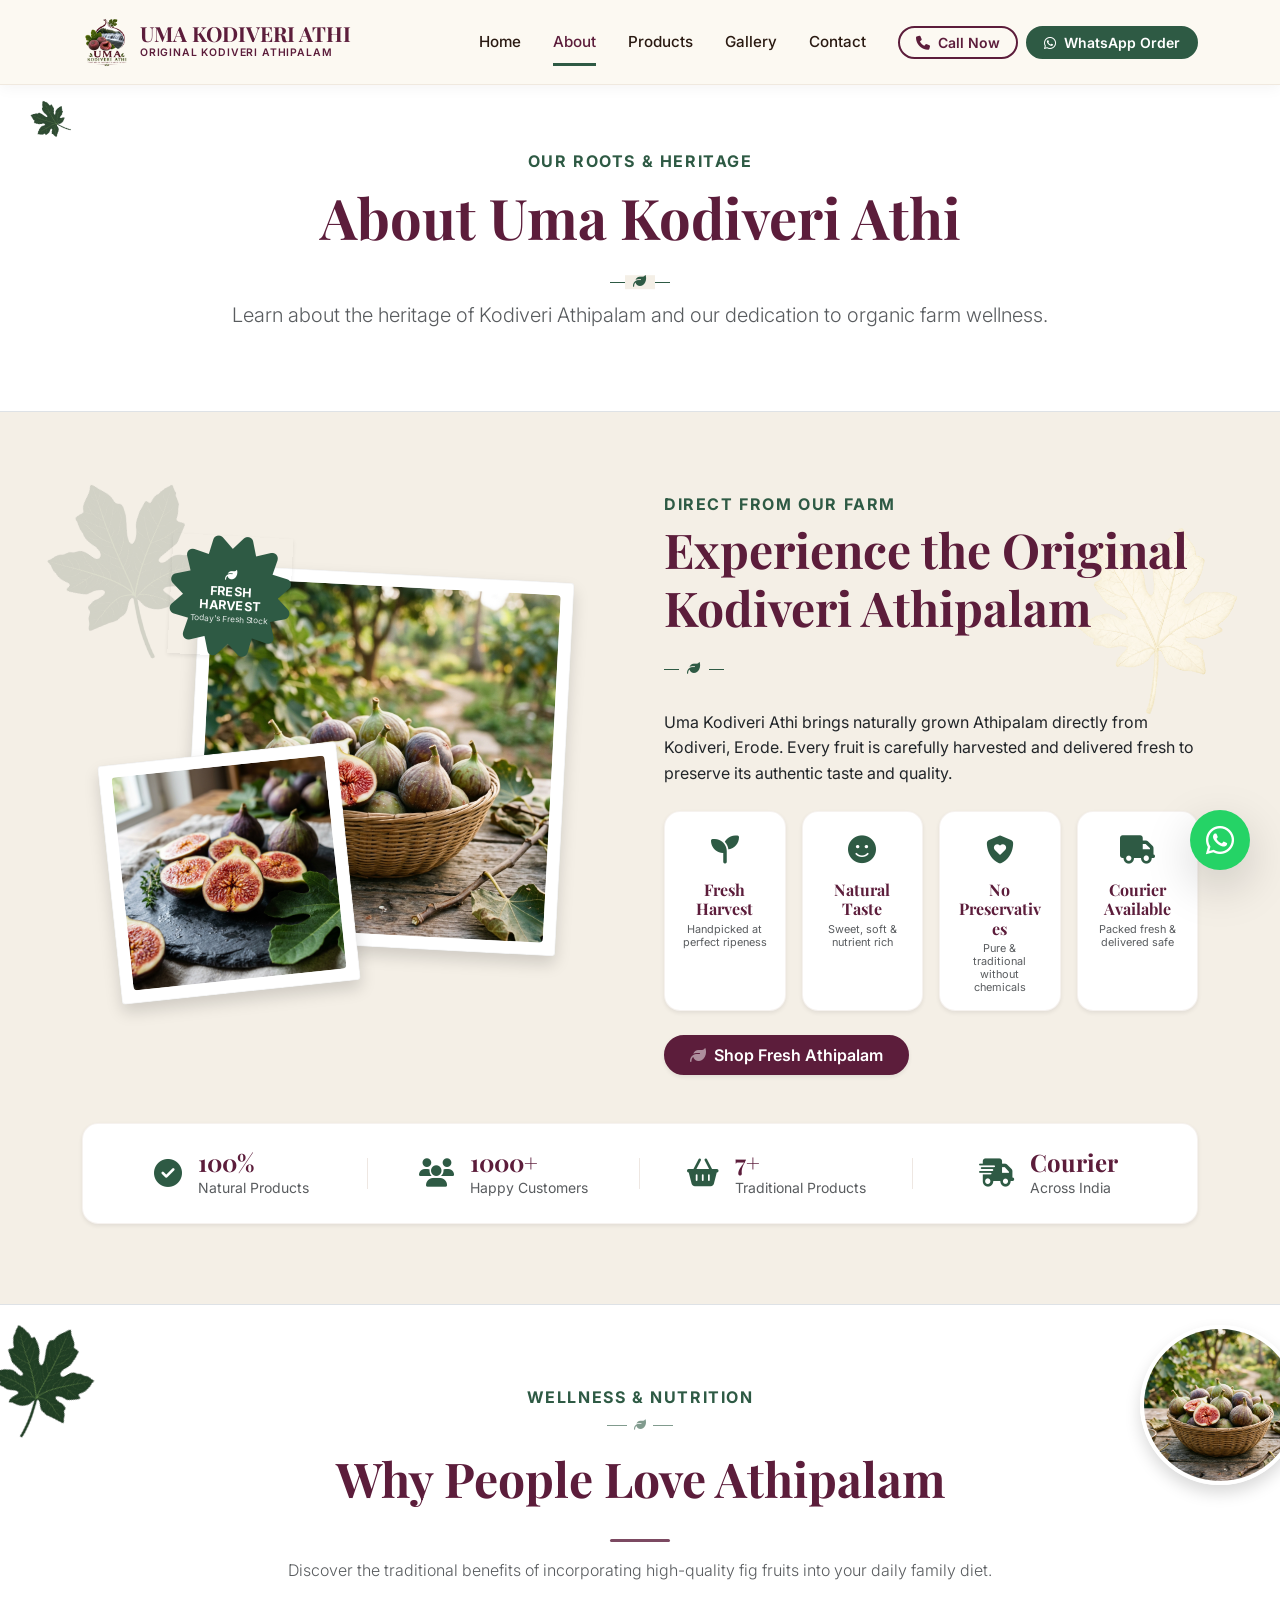
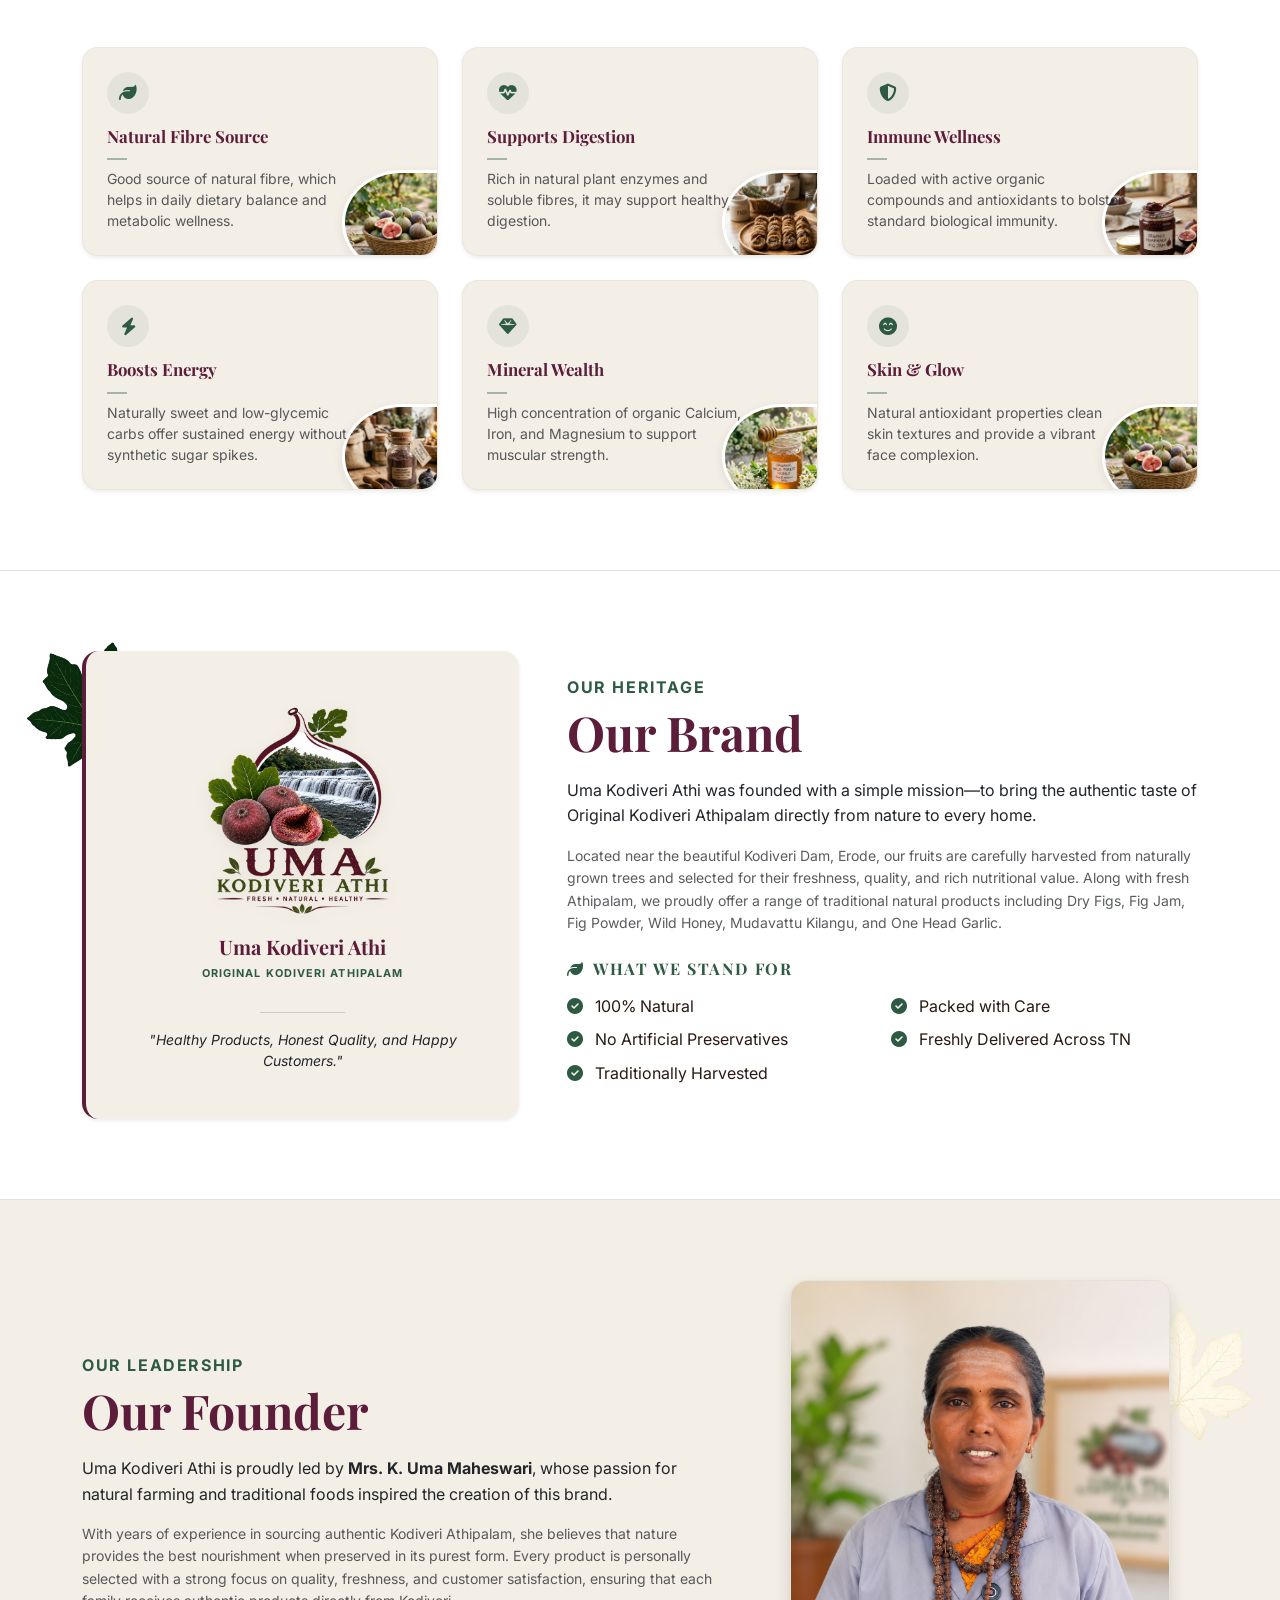
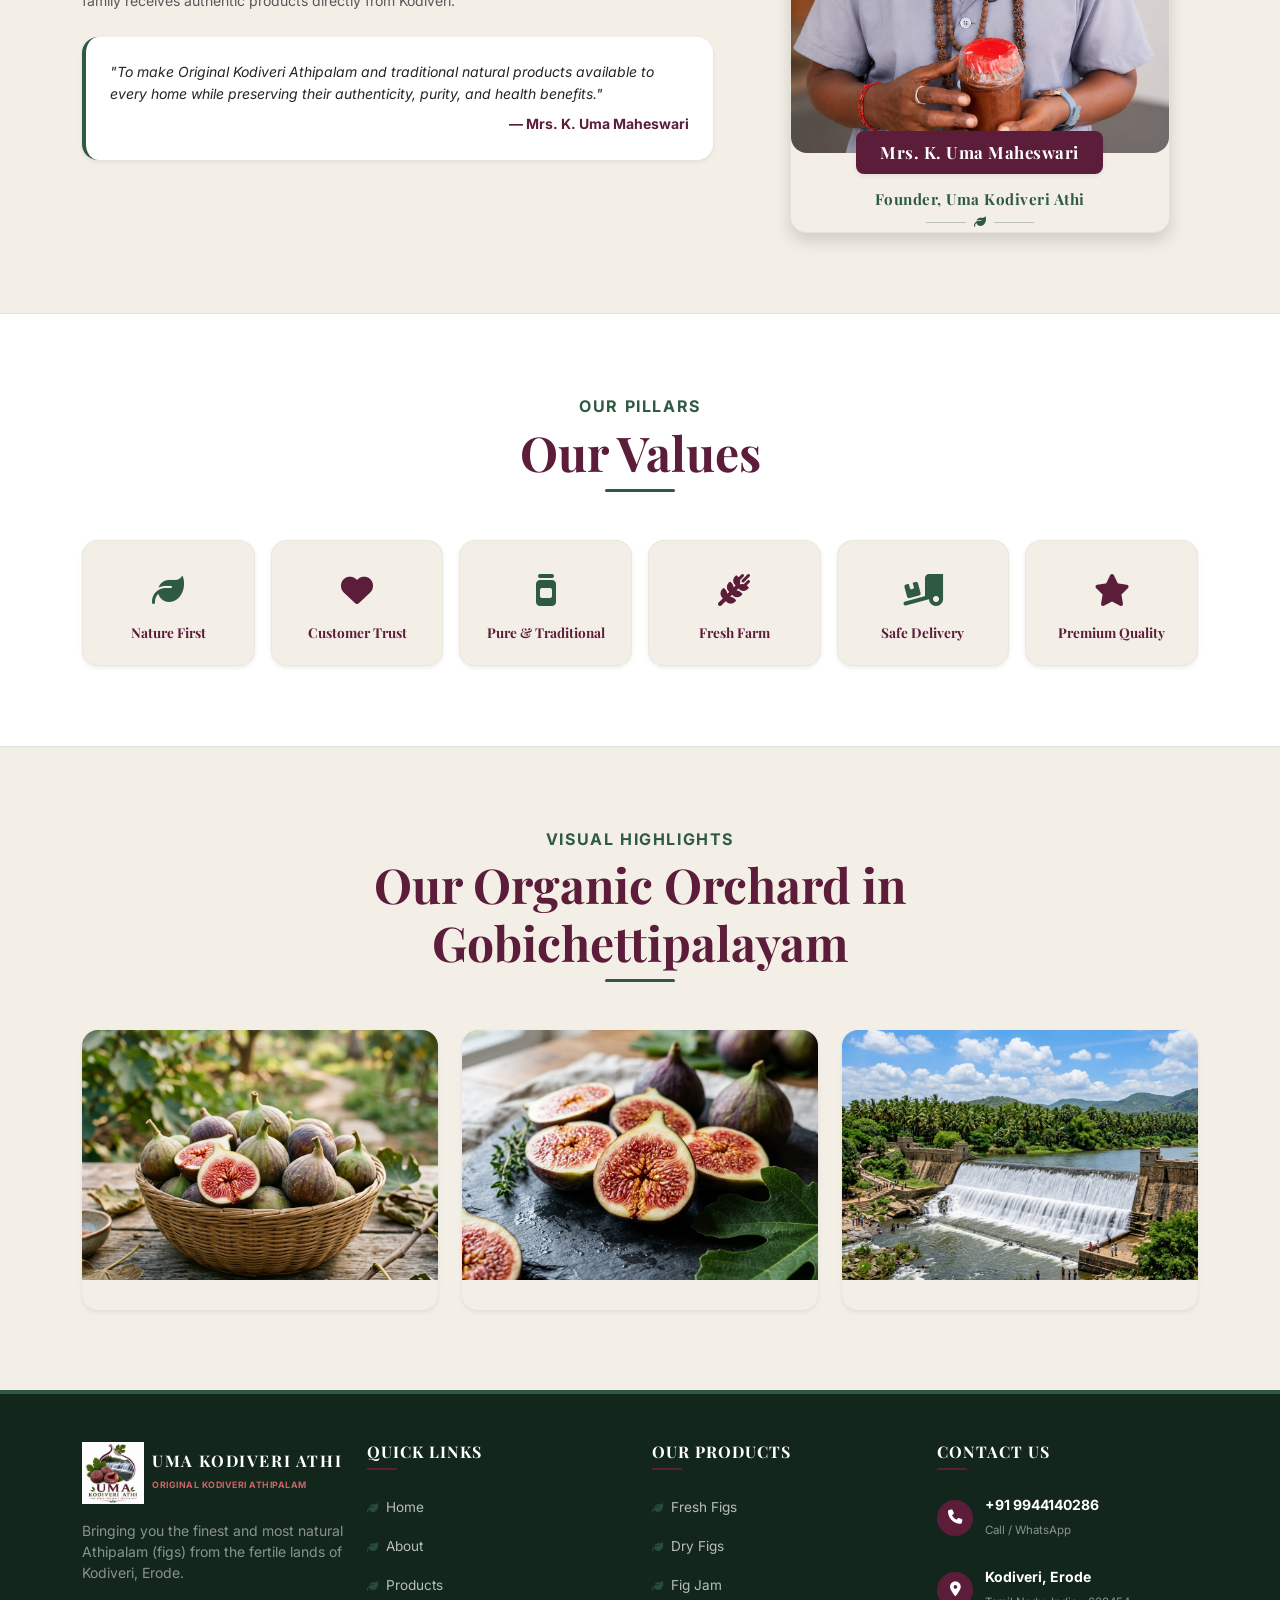
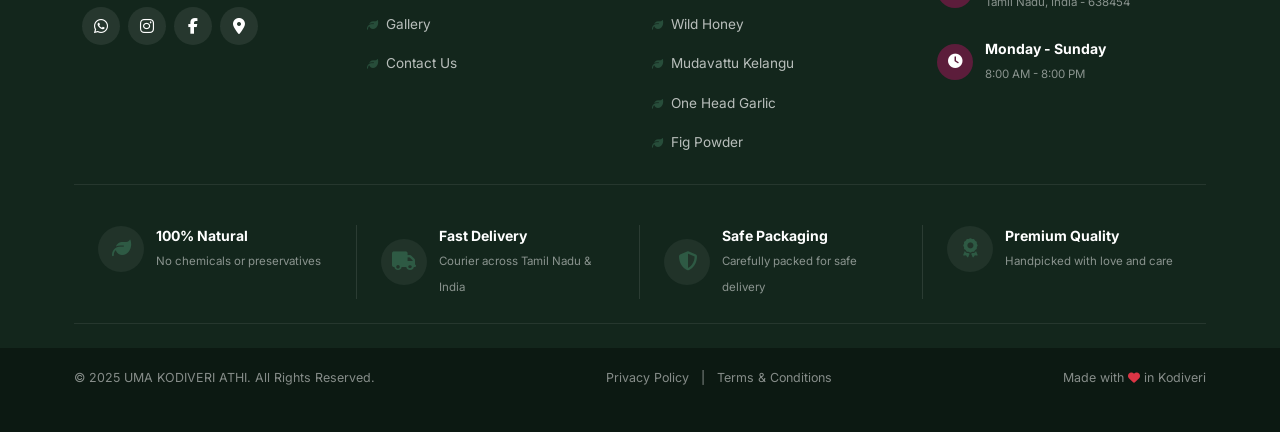
==== commit 380754c4: "Initial commit" ====
--- a/about.html
+++ b/about.html
@@ -7,7 +7,7 @@
     
     <!-- SEO Meta Tags -->
     <meta name="description" content="Learn about the heritage of Kodiveri Athipalam, our organic farm journey near Erode check dam, and why families love our natural figs.">
-    <meta name="keywords" content="Kodiveri Athipalam, Erode organic farm, Gobichettipalayam figs orchard, Athipalam story, K. Umamaheswari">
+    <meta name="keywords" content="Kodiveri Athipalam, Erode organic farm, Gobichettipalayam figs orchard, Athipalam story, K. Uma Maheswari">
     
     <!-- Favicon -->
     <link rel="shortcut icon" href="assets/images/logo-without-bg.png" type="image/x-icon">
@@ -77,11 +77,9 @@
 
     <!-- 2. About Banner Hero -->
     <section class="py-5 bg-white border-bottom position-relative overflow-hidden">
-        <!-- Floating Botanical Leaves background decoration -->
-        <div class="position-absolute opacity-05" style="top: 10px; left: 10px; width: 120px; height: 120px; pointer-events: none;">
-            <svg class="w-100 h-100" fill="var(--color-green)" viewBox="0 0 512 512">
-                <path d="M383.8 351.7c2.5-2.5 105.2-92.4 105.2-92.4 34.6-32.9 23.4-69.3 23.4-69.3s-14.9-39.7-52.2-30.6c-37.3 9.1-84.8 54.3-84.8 54.3s-40.2 41.2-56.7 34.6c-16.5-6.6-47.5-62.8-47.5-62.8s-22.9-42.9-57.5-42.9c-34.6 0-57.5 42.9-57.5 42.9s-31 56.2-47.5 62.8c-16.5 6.6-56.7-34.6-56.7-34.6s-47.5-45.2-84.8-54.3C-14.9 119.7-29.8 156.4 4.8 189.3c0 0 102.7 89.9 105.2 92.4 2.5 2.5 5.5 15.1 5.5 15.1s-10.7 74.3 12.8 98.7c23.5 24.4 75.3 18.2 75.3 18.2s36.4 17.5 67.9 17.5c31.5 0 67.9-17.5 67.9-17.5s51.8 6.2 75.3-18.2c23.5-24.4 12.8-98.7 12.8-98.7s3-12.6 5.6-15.1z"/>
-            </svg>
+        <!-- Floating Small Cute Leaf Decoration -->
+        <div class="position-absolute" style="top: 15px; left: 15px; width: 65px; pointer-events: none; opacity: 0.85;">
+            <img src="assets/images/Leaf.png" alt="Leaf Decor" class="img-fluid" style="transform: rotate(-15deg);">
         </div>
         <div class="container text-center py-3">
             <span class="text-green text-uppercase fw-bold tracking-wider fs-6 d-block mb-2">Our Roots & Heritage</span>
@@ -239,6 +237,15 @@
 
     <!-- 4. Why People Love Athipalam (Benefits Section) -->
     <section id="benefits" class="benefits-section py-6 bg-white position-relative overflow-hidden border-bottom">
+        <!-- Decorative Floating Fig Leaf branch (mockup top-left) -->
+        <div class="position-absolute d-none d-xl-block" style="top: 10px; left: -40px; z-index: 1; pointer-events: none; opacity: 0.9;">
+            <img src="assets/images/Leaf.png" style="width: 180px; height: auto; transform: rotate(-30deg) scaleX(-1);">
+        </div>
+        <!-- Decorative Floating Fig Basket on plate (mockup top-right) -->
+        <div class="position-absolute d-none d-xl-block" style="top: 20px; right: -20px; z-index: 1; pointer-events: none;">
+            <img src="assets/images/fresh-figs.png" class="rounded-circle border border-4 border-white shadow" style="width: 160px; height: 160px; object-fit: cover;">
+        </div>
+
         <div class="container position-relative" style="z-index: 2;">
             <div class="row text-center mb-5">
                 <div class="col-lg-8 mx-auto" id="benefitsHeader">
@@ -344,6 +351,159 @@
         </div>
     </section>
 
+    <!-- 4.6 Our Brand Section -->
+    <section class="py-6 bg-white border-bottom position-relative overflow-hidden">
+        <!-- Botanical leaf decor behind logo card -->
+        <div class="position-absolute opacity-05 d-none d-lg-block" style="top: 10%; left: -30px; width: 220px; pointer-events: none;">
+            <img src="assets/images/Leaf.png" class="img-fluid" style="transform: rotate(25deg);">
+        </div>
+        <div class="container position-relative z-2">
+            <div class="row align-items-center g-5" id="ourBrandSection">
+                <div class="col-lg-5 text-center">
+                    <div class="card brand-story-card border-0 shadow-sm p-4 p-md-5 rounded-4 position-relative overflow-hidden" style="background-color: var(--color-cream-soft); border-left: 4px solid var(--color-maroon) !important;">
+                        <img src="Images/Logo/Logo_Without_BG.png" alt="Uma Kodiveri Athi Logo" class="img-fluid mb-3" style="height: 220px; width: 100%; object-fit: contain; filter: drop-shadow(0 4px 8px rgba(0,0,0,0.06));">
+                        <h3 class="h5 text-maroon serif-font mb-2">Uma Kodiveri Athi</h3>
+                        <p class="text-green fw-bold small-text text-uppercase tracking-wider mb-3">Original Kodiveri Athipalam</p>
+                        <hr class="w-25 mx-auto my-3 text-muted">
+                        <p class="fst-italic text-dark mb-0 small" style="line-height: 1.5;">"Healthy Products, Honest Quality, and Happy Customers."</p>
+                    </div>
+                </div>
+                <div class="col-lg-7 text-start">
+                    <span class="text-green text-uppercase fw-bold tracking-wider fs-6 d-block mb-1">Our Heritage</span>
+                    <h2 class="display-5 text-maroon serif-font mb-3">Our Brand</h2>
+                    <p class="text-dark mb-3 fs-6">
+                        Uma Kodiveri Athi was founded with a simple mission—to bring the authentic taste of Original Kodiveri Athipalam directly from nature to every home.
+                    </p>
+                    <p class="text-muted mb-4 small">
+                        Located near the beautiful Kodiveri Dam, Erode, our fruits are carefully harvested from naturally grown trees and selected for their freshness, quality, and rich nutritional value. Along with fresh Athipalam, we proudly offer a range of traditional natural products including Dry Figs, Fig Jam, Fig Powder, Wild Honey, Mudavattu Kilangu, and One Head Garlic.
+                    </p>
+                    
+                    <h4 class="h6 text-green fw-bold text-uppercase mb-3 tracking-wider"><i class="fa-solid fa-leaf me-1"></i> What We Stand For</h4>
+                    <div class="row g-3 text-start">
+                        <div class="col-sm-6">
+                            <ul class="list-unstyled mb-0">
+                                <li class="mb-2"><i class="fa-solid fa-circle-check text-green me-2"></i> 100% Natural</li>
+                                <li class="mb-2"><i class="fa-solid fa-circle-check text-green me-2"></i> No Artificial Preservatives</li>
+                                <li class="mb-2"><i class="fa-solid fa-circle-check text-green me-2"></i> Traditionally Harvested</li>
+                            </ul>
+                        </div>
+                        <div class="col-sm-6">
+                            <ul class="list-unstyled mb-0">
+                                <li class="mb-2"><i class="fa-solid fa-circle-check text-green me-2"></i> Packed with Care</li>
+                                <li class="mb-2"><i class="fa-solid fa-circle-check text-green me-2"></i> Freshly Delivered Across TN</li>
+                            </ul>
+                        </div>
+                    </div>
+                </div>
+            </div>
+        </div>
+    </section>
+
+    <!-- 4.7 Our Founder Section -->
+    <section class="py-6 bg-cream-soft border-bottom position-relative overflow-hidden">
+        <!-- Botanical leaf decor behind founder card -->
+        <div class="position-absolute opacity-05 d-none d-lg-block" style="top: 15%; right: -30px; width: 220px; pointer-events: none;">
+            <img src="assets/images/Leafimg.png" class="img-fluid" style="transform: rotate(-15deg) scaleX(-1);">
+        </div>
+        <div class="container position-relative z-2">
+            <div class="row align-items-center g-5" id="ourFounderSection">
+                <div class="col-lg-7 text-start order-2 order-lg-1">
+                    <span class="text-green text-uppercase fw-bold tracking-wider fs-6 d-block mb-1">Our Leadership</span>
+                    <h2 class="display-5 text-maroon serif-font mb-3">Our Founder</h2>
+                    <p class="text-dark mb-3 fs-6">
+                        Uma Kodiveri Athi is proudly led by <strong>Mrs. K. Uma Maheswari</strong>, whose passion for natural farming and traditional foods inspired the creation of this brand.
+                    </p>
+                    <p class="text-muted mb-4 small">
+                        With years of experience in sourcing authentic Kodiveri Athipalam, she believes that nature provides the best nourishment when preserved in its purest form. Every product is personally selected with a strong focus on quality, freshness, and customer satisfaction, ensuring that each family receives authentic products directly from Kodiveri.
+                    </p>
+                    
+                    <!-- Vision Quote Card -->
+                    <div class="card vision-quote-card border-0 rounded-4 p-4 mb-0 bg-white shadow-sm" style="border-left: 4px solid var(--color-green) !important;">
+                        <p class="fst-italic text-dark mb-2 small" style="line-height: 1.6;">
+                            "To make Original Kodiveri Athipalam and traditional natural products available to every home while preserving their authenticity, purity, and health benefits."
+                        </p>
+                        <span class="d-block fw-bold text-maroon small text-end">— Mrs. K. Uma Maheswari</span>
+                    </div>
+                </div>
+                <div class="col-lg-5 text-center order-1 order-lg-2">
+                    <div class="founder-card shadow border-0 rounded-4 overflow-hidden bg-cream-soft p-3.5 mx-auto" style="max-width: 380px; border: 1px solid rgba(46,90,68,0.08) !important;">
+                        <!-- Founder Image with rounded top corners -->
+                        <div class="founder-img-container position-relative rounded-4 overflow-hidden">
+                            <img src="Images/Logo/Founder.png" alt="Mrs. K. Uma Maheswari - Founder" class="img-fluid w-100" style="object-fit: cover;">
+                        </div>
+                        <!-- Founder Name Pill Badge (centered and overlapping slightly) -->
+                        <div class="text-center position-relative" style="margin-top: -22px; z-index: 5;">
+                            <span class="d-inline-block bg-maroon text-white px-4 py-2 rounded-3 fw-bold serif-font shadow-sm" style="font-size: 1.05rem; letter-spacing: 0.5px;">
+                                Mrs. K. Uma Maheswari
+                            </span>
+                        </div>
+                        <!-- Founder Title & Divider -->
+                        <div class="text-center mt-3 pb-1">
+                            <h4 class="h6 text-green fw-bold mb-2.5" style="font-size: 0.95rem; letter-spacing: 0.5px;">Founder, Uma Kodiveri Athi</h4>
+                            <!-- Leaf tagline divider -->
+                            <div class="d-flex align-items-center justify-content-center opacity-70">
+                                <span class="bg-green" style="width: 40px; height: 1px; opacity: 0.3;"></span>
+                                <i class="fa-solid fa-leaf text-green mx-2" style="font-size: 0.75rem;"></i>
+                                <span class="bg-green" style="width: 40px; height: 1px; opacity: 0.3;"></span>
+                            </div>
+                        </div>
+                    </div>
+                </div>
+            </div>
+        </div>
+    </section>
+
+    <!-- 4.8 Our Values Section -->
+    <section class="py-6 bg-white border-bottom">
+        <div class="container">
+            <div class="row text-center mb-5" id="ourValuesSection">
+                <div class="col-lg-8 mx-auto">
+                    <span class="text-green text-uppercase fw-bold tracking-wider fs-6 d-block mb-1">Our Pillars</span>
+                    <h2 class="display-5 text-maroon serif-font">Our Values</h2>
+                    <div class="title-underline mx-auto mt-2"></div>
+                </div>
+            </div>
+            <div class="row g-3 justify-content-center">
+                <div class="col-6 col-md-4 col-lg-2">
+                    <div class="card value-card border-0 shadow-sm p-4 text-center h-100 rounded-4" style="background-color: var(--color-cream-soft); transition: var(--transition-smooth); border: 1px solid rgba(46,90,68,0.05) !important;">
+                        <div class="text-green fs-2 mb-2"><i class="fa-solid fa-leaf"></i></div>
+                        <h4 class="h6 text-maroon fw-bold mb-0" style="font-size: 0.85rem;">Nature First</h4>
+                    </div>
+                </div>
+                <div class="col-6 col-md-4 col-lg-2">
+                    <div class="card value-card border-0 shadow-sm p-4 text-center h-100 rounded-4" style="background-color: var(--color-cream-soft); transition: var(--transition-smooth); border: 1px solid rgba(46,90,68,0.05) !important;">
+                        <div class="text-maroon fs-2 mb-2"><i class="fa-solid fa-heart"></i></div>
+                        <h4 class="h6 text-maroon fw-bold mb-0" style="font-size: 0.85rem;">Customer Trust</h4>
+                    </div>
+                </div>
+                <div class="col-6 col-md-4 col-lg-2">
+                    <div class="card value-card border-0 shadow-sm p-4 text-center h-100 rounded-4" style="background-color: var(--color-cream-soft); transition: var(--transition-smooth); border: 1px solid rgba(46,90,68,0.05) !important;">
+                        <div class="text-green fs-2 mb-2"><i class="fa-solid fa-jar"></i></div>
+                        <h4 class="h6 text-maroon fw-bold mb-0" style="font-size: 0.85rem;">Pure &amp; Traditional</h4>
+                    </div>
+                </div>
+                <div class="col-6 col-md-4 col-lg-2">
+                    <div class="card value-card border-0 shadow-sm p-4 text-center h-100 rounded-4" style="background-color: var(--color-cream-soft); transition: var(--transition-smooth); border: 1px solid rgba(46,90,68,0.05) !important;">
+                        <div class="text-maroon fs-2 mb-2"><i class="fa-solid fa-wheat-awn"></i></div>
+                        <h4 class="h6 text-maroon fw-bold mb-0" style="font-size: 0.85rem;">Fresh Farm</h4>
+                    </div>
+                </div>
+                <div class="col-6 col-md-4 col-lg-2">
+                    <div class="card value-card border-0 shadow-sm p-4 text-center h-100 rounded-4" style="background-color: var(--color-cream-soft); transition: var(--transition-smooth); border: 1px solid rgba(46,90,68,0.05) !important;">
+                        <div class="text-green fs-2 mb-2"><i class="fa-solid fa-truck-ramp-box"></i></div>
+                        <h4 class="h6 text-maroon fw-bold mb-0" style="font-size: 0.85rem;">Safe Delivery</h4>
+                    </div>
+                </div>
+                <div class="col-6 col-md-4 col-lg-2">
+                    <div class="card value-card border-0 shadow-sm p-4 text-center h-100 rounded-4" style="background-color: var(--color-cream-soft); transition: var(--transition-smooth); border: 1px solid rgba(46,90,68,0.05) !important;">
+                        <div class="text-maroon fs-2 mb-2"><i class="fa-solid fa-star"></i></div>
+                        <h4 class="h6 text-maroon fw-bold mb-0" style="font-size: 0.85rem;">Premium Quality</h4>
+                    </div>
+                </div>
+            </div>
+        </div>
+    </section>
+
     <!-- 5. Farm Images Section -->
     <section class="py-6 bg-cream-soft">
         <div class="container">
@@ -386,14 +546,14 @@
         </div>
     </section>
 
-    <!-- 6. Footer Section -->
+    <!-- 11. Footer -->
     <footer class="footer-wrapper pt-6">
         <div class="container pb-5">
-            <div class="row g-4 justify-content-between text-start">
-                <!-- Column 1: Brand & Bio -->
-                <div class="col-lg-4 col-md-6">
+            <div class="row g-4 mb-5">
+                <!-- Column 1: Brand Info -->
+                <div class="col-lg-3 col-md-6">
                     <div class="d-flex align-items-center mb-3">
-                        <img src="assets/images/logo-without-bg.png" alt="Uma Kodiveri Athi logo" class="me-2" style="height: 52px; width: auto;">
+                        <img src="assets/images/logo.png" alt="Uma Kodiveri Athi Logo" class="footer-logo me-2" id="footerBrandLogo">
                         <div>
                             <h4 class="h5 mb-0 serif-font text-uppercase tracking-wider text-white" style="font-size: 1rem;">Uma Kodiveri Athi</h4>
                             <span class="text-uppercase fw-bold text-muted" style="font-size: 0.55rem; color: #cc6666 !important; letter-spacing: 0.5px;">Original Kodiveri Athipalam</span>
@@ -411,7 +571,7 @@
                 </div>
 
                 <!-- Column 2: Quick Links -->
-                <div class="col-lg-3 col-md-6 text-start">
+                <div class="col-lg-3 col-md-6">
                     <h5 class="footer-heading text-uppercase">Quick Links</h5>
                     <ul class="list-unstyled footer-links-list mb-0">
                         <li><a href="index.html"><i class="fa-solid fa-leaf"></i>Home</a></li>
@@ -423,7 +583,7 @@
                 </div>
 
                 <!-- Column 3: Our Products -->
-                <div class="col-lg-3 col-md-6 text-start">
+                <div class="col-lg-3 col-md-6">
                     <h5 class="footer-heading text-uppercase">Our Products</h5>
                     <ul class="list-unstyled footer-links-list mb-0">
                         <li><a href="products.html"><i class="fa-solid fa-leaf"></i>Fresh Figs</a></li>
--- a/assets/css/style.css
+++ b/assets/css/style.css
@@ -535,7 +535,7 @@
     height: 280px;
     background-size: contain;
     background-repeat: no-repeat;
-    opacity: 0.05;
+    opacity: 0.9;
     pointer-events: none;
     z-index: 1;
 }
@@ -544,14 +544,15 @@
     top: 5%;
     left: -50px;
     transform: rotate(35deg);
-    background-image: url('data:image/svg+xml;utf8,<svg xmlns="http://www.w3.org/2000/svg" viewBox="0 0 512 512" fill="%232E5A44"><path d="M383.8 351.7c2.5-2.5 105.2-92.4 105.2-92.4 34.6-32.9 23.4-69.3 23.4-69.3s-14.9-39.7-52.2-30.6c-37.3 9.1-84.8 54.3-84.8 54.3s-40.2 41.2-56.7 34.6c-16.5-6.6-47.5-62.8-47.5-62.8s-22.9-42.9-57.5-42.9c-34.6 0-57.5 42.9-57.5 42.9s-31 56.2-47.5 62.8c-16.5 6.6-56.7-34.6-56.7-34.6s-47.5-45.2-84.8-54.3C-14.9 119.7-29.8 156.4 4.8 189.3c0 0 102.7 89.9 105.2 92.4 2.5 2.5 5.5 15.1 5.5 15.1s-10.7 74.3 12.8 98.7c23.5 24.4 75.3 18.2 75.3 18.2s36.4 17.5 67.9 17.5c31.5 0 67.9-17.5 67.9-17.5s51.8 6.2 75.3-18.2c23.5-24.4 12.8-98.7 12.8-98.7s3-12.6 5.6-15.1z"/></svg>');
+    background-image: url('../images/Leaf.png');
+    opacity: 0.15 !important; /* Blends the dark green leaf into a light watermark */
 }
 
 .decor-top-right {
     top: 10%;
     right: -60px;
     transform: rotate(-45deg) scaleX(-1);
-    background-image: url('data:image/svg+xml;utf8,<svg xmlns="http://www.w3.org/2000/svg" viewBox="0 0 512 512" fill="%232E5A44"><path d="M383.8 351.7c2.5-2.5 105.2-92.4 105.2-92.4 34.6-32.9 23.4-69.3 23.4-69.3s-14.9-39.7-52.2-30.6c-37.3 9.1-84.8 54.3-84.8 54.3s-40.2 41.2-56.7 34.6c-16.5-6.6-47.5-62.8-47.5-62.8s-22.9-42.9-57.5-42.9c-34.6 0-57.5 42.9-57.5 42.9s-31 56.2-47.5 62.8c-16.5 6.6-56.7-34.6-56.7-34.6s-47.5-45.2-84.8-54.3C-14.9 119.7-29.8 156.4 4.8 189.3c0 0 102.7 89.9 105.2 92.4 2.5 2.5 5.5 15.1 5.5 15.1s-10.7 74.3 12.8 98.7c23.5 24.4 75.3 18.2 75.3 18.2s36.4 17.5 67.9 17.5c31.5 0 67.9-17.5 67.9-17.5s51.8 6.2 75.3-18.2c23.5-24.4 12.8-98.7 12.8-98.7s3-12.6 5.6-15.1z"/></svg>');
+    background-image: url('../images/Leafimg.png');
 }
 
 /* Photo Frames styling */
@@ -1400,8 +1401,16 @@
 .footer-wrapper {
     background-color: #13261c !important; /* Rich Dark Forest Green */
     color: var(--color-white) !important;
-    padding-top: 5.5rem !important;
+    padding-top: 3rem !important;
     padding-bottom: 0 !important;
+}
+
+.footer-wrapper .container {
+    padding-bottom: 1.5rem !important;
+}
+
+.footer-wrapper .row:not(.footer-trust-row) {
+    margin-bottom: 1rem !important;
 }
 
 .footer-logo {
@@ -1497,8 +1506,8 @@
 .footer-trust-row {
     border-top: 1px solid rgba(255, 255, 255, 0.08);
     border-bottom: 1px solid rgba(255, 255, 255, 0.08);
-    padding: 3rem 0 !important;
-    margin-top: 3.5rem !important;
+    padding: 1.5rem 0 !important;
+    margin-top: 1rem !important;
     margin-bottom: 0 !important;
 }
 
@@ -1566,3 +1575,58 @@
     }
 }
 
+/* 17. Products Search & Filter Section */
+.search-box-wrapper .form-control {
+    border-radius: 50px !important;
+    border: 1.5px solid rgba(46, 90, 68, 0.15) !important;
+    padding-left: 2.75rem !important;
+    background-color: var(--color-white) !important;
+    color: var(--color-dark) !important;
+    font-size: 0.88rem !important;
+    transition: all 0.3s ease !important;
+    box-shadow: 0 2px 6px rgba(0, 0, 0, 0.02) !important;
+}
+
+.search-box-wrapper .form-control:focus {
+    border-color: var(--color-green) !important;
+    box-shadow: 0 4px 12px rgba(46, 90, 68, 0.12) !important;
+    background-color: var(--color-white) !important;
+}
+
+.search-box-wrapper .search-box-icon {
+    font-size: 0.95rem;
+    color: rgba(46, 90, 68, 0.5) !important;
+    transition: all 0.3s ease;
+}
+
+.search-box-wrapper .form-control:focus + .search-box-icon,
+.search-box-wrapper .form-control:focus ~ .search-box-icon {
+    color: var(--color-green) !important;
+}
+
+/* Category Filter Buttons */
+.category-filter-btn {
+    border: 1.5px solid rgba(46, 90, 68, 0.15) !important;
+    background-color: transparent !important;
+    color: rgba(46, 90, 68, 0.75) !important;
+    font-size: 0.85rem !important;
+    font-weight: 600 !important;
+    padding: 0.5rem 1.25rem !important;
+    transition: all 0.3s ease !important;
+}
+
+.category-filter-btn:hover {
+    border-color: var(--color-green) !important;
+    color: var(--color-green) !important;
+    transform: translateY(-1px);
+}
+
+.category-filter-btn.active,
+.category-filter-btn.btn-green {
+    background-color: var(--color-green) !important;
+    border-color: var(--color-green) !important;
+    color: var(--color-white) !important;
+    box-shadow: 0 4px 10px rgba(46, 90, 68, 0.2) !important;
+}
+
+
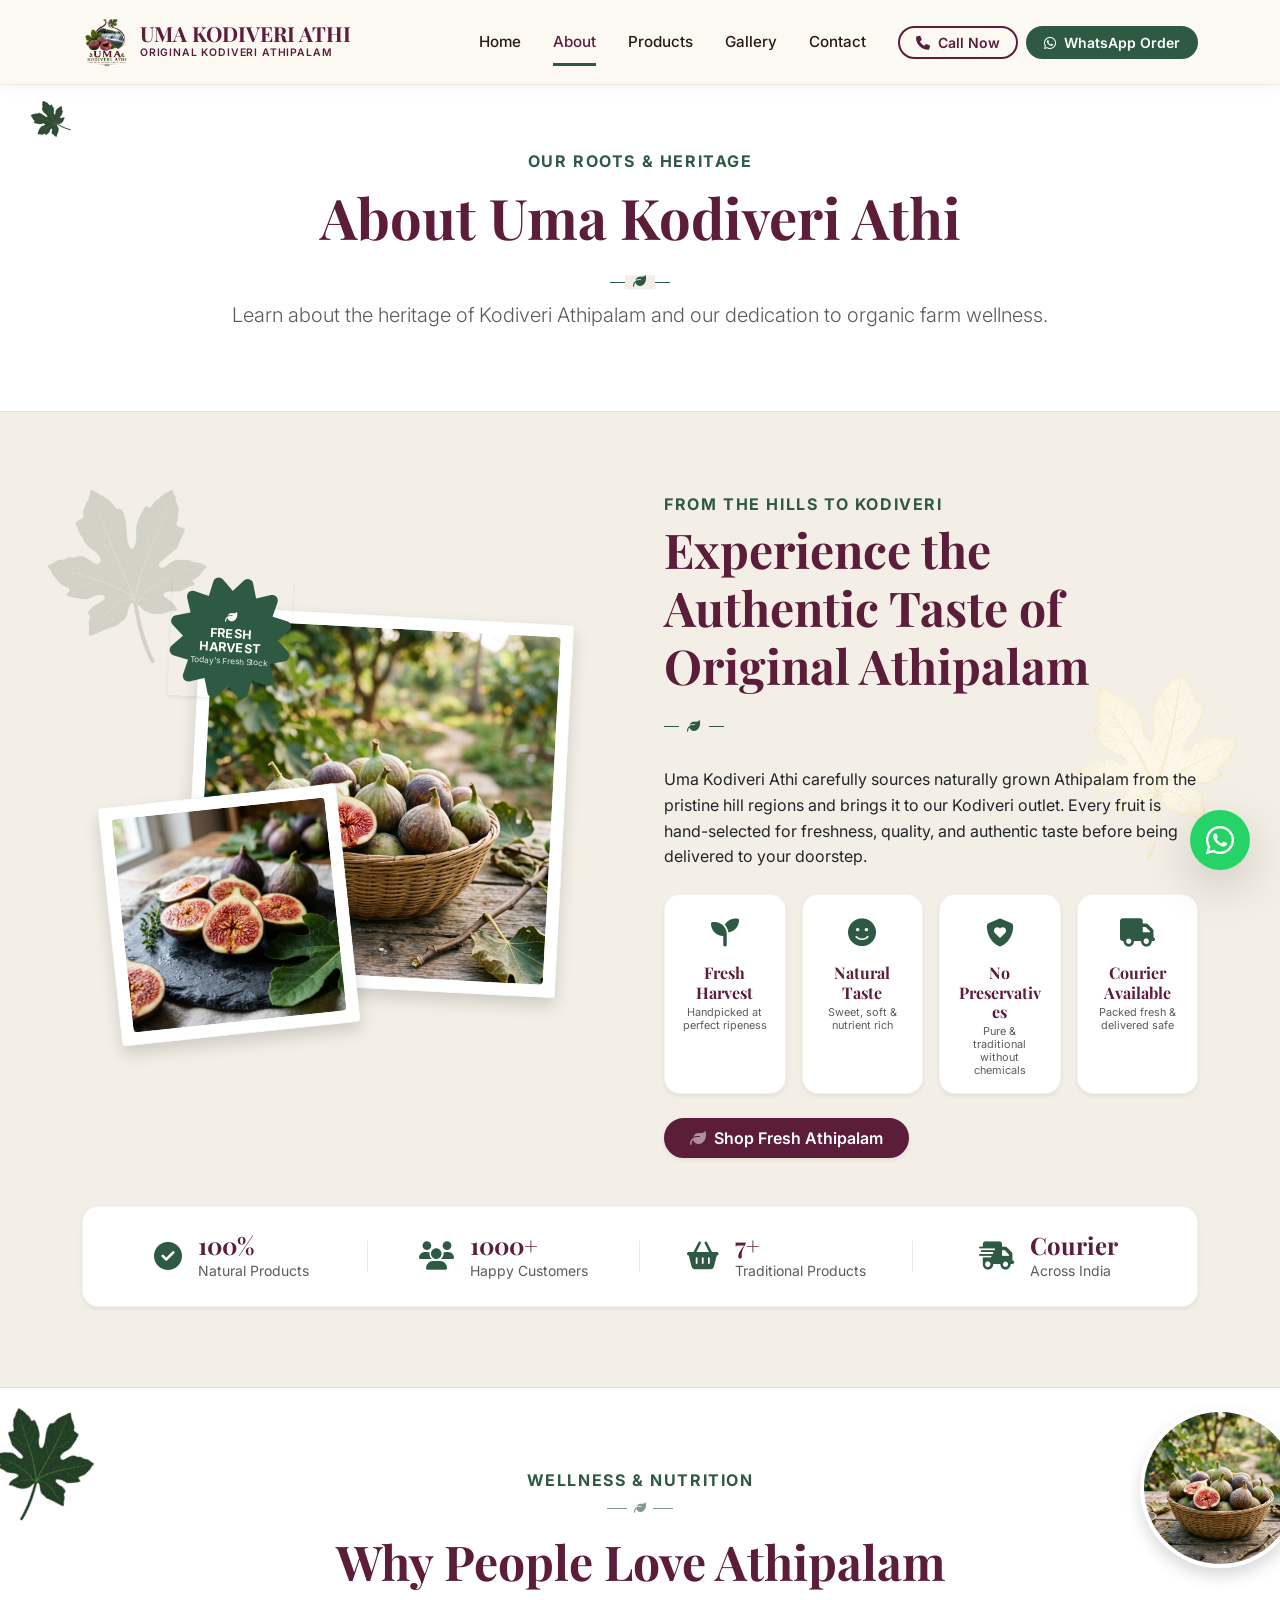
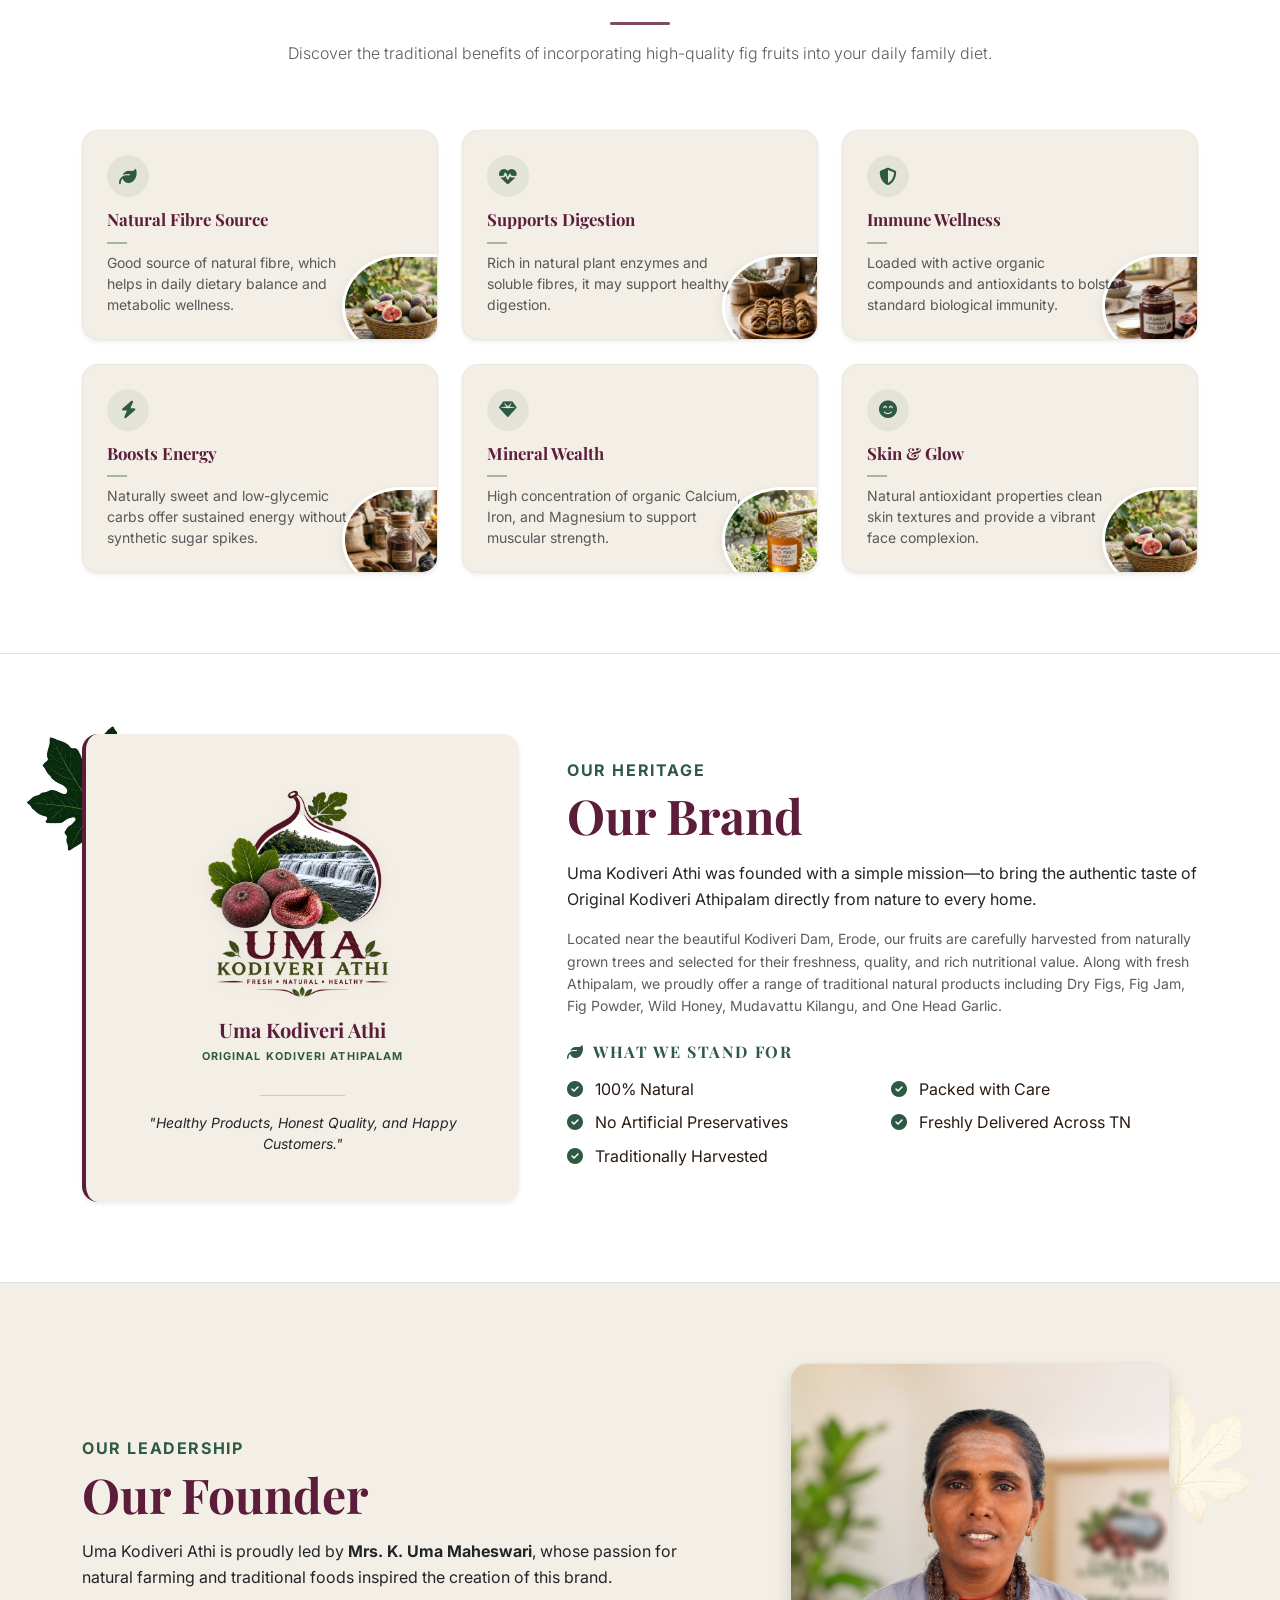
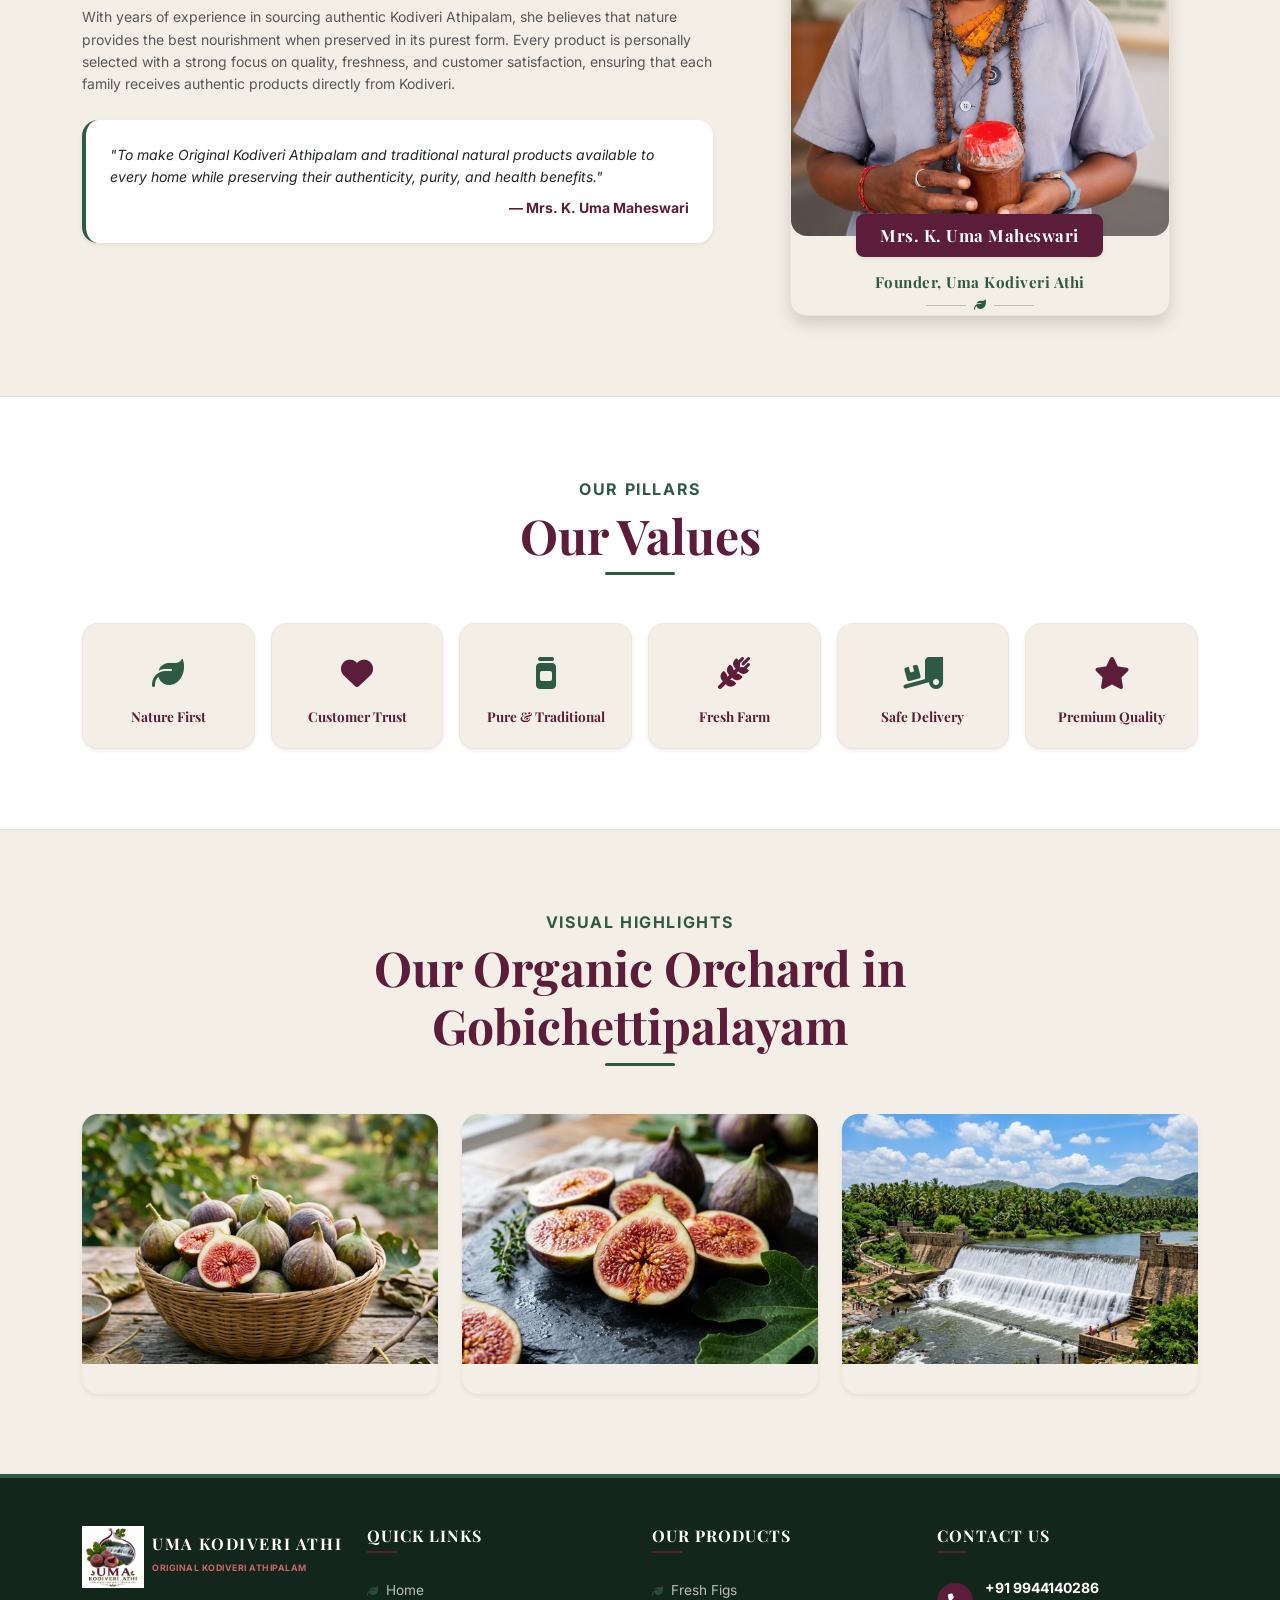
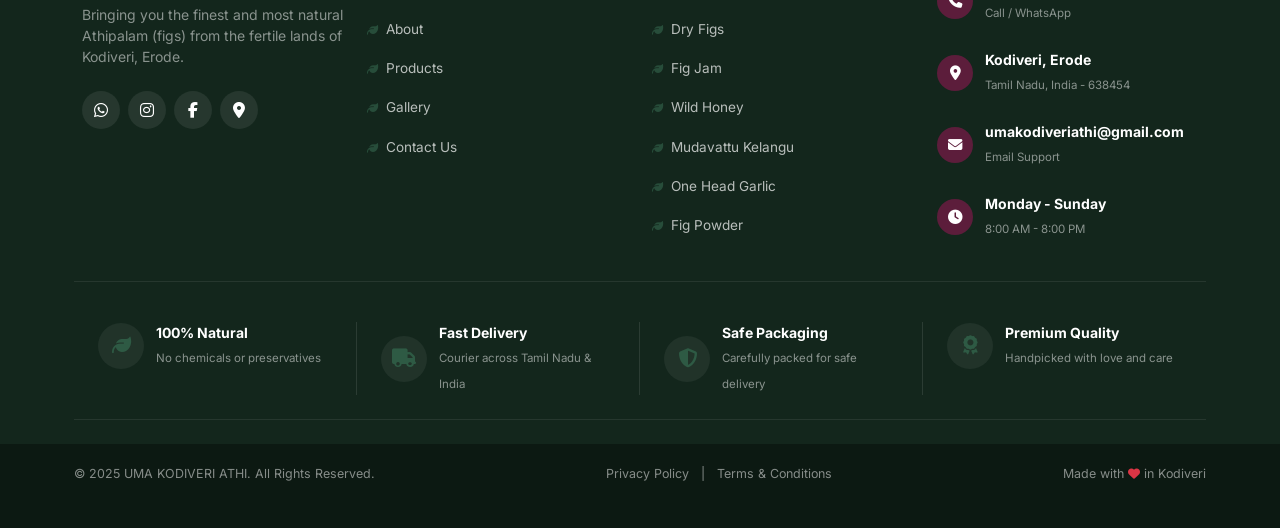
==== commit f495440d: "chnages" ====
--- a/about.html
+++ b/about.html
@@ -124,14 +124,14 @@
                 <!-- Right Column: Text & Features Grid -->
                 <div class="col-lg-6" id="aboutTextContent">
                     <div class="section-header-left mb-4 text-start">
-                        <span class="text-green text-uppercase fw-bold tracking-wider fs-6 d-block mb-1">Direct From Our Farm</span>
-                        <h2 class="display-5 section-title text-maroon mt-0 serif-font">Experience the Original Kodiveri Athipalam</h2>
+                        <span class="text-green text-uppercase fw-bold tracking-wider fs-6 d-block mb-1">FROM THE HILLS TO KODIVERI</span>
+                        <h2 class="display-5 section-title text-maroon mt-0 serif-font">Experience the Authentic Taste of Original Athipalam</h2>
                         <div class="header-divider-leaf mt-2 mb-3 text-start">
                             <i class="fa-solid fa-leaf text-green"></i>
                         </div>
                     </div>
                     <p class="text-dark mb-4">
-                        Uma Kodiveri Athi brings naturally grown Athipalam directly from Kodiveri, Erode. Every fruit is carefully harvested and delivered fresh to preserve its authentic taste and quality.
+                        Uma Kodiveri Athi carefully sources naturally grown Athipalam from the pristine hill regions and brings it to our Kodiveri outlet. Every fruit is hand-selected for freshness, quality, and authentic taste before being delivered to your doorstep.
                     </p>
                     
                     <!-- 4 Small Feature Cards Grid -->
@@ -564,7 +564,7 @@
                     </p>
                     <div class="d-flex align-items-center">
                         <a href="https://wa.me/919944140286" target="_blank" class="footer-social-icon" aria-label="WhatsApp"><i class="fa-brands fa-whatsapp"></i></a>
-                        <a href="#" class="footer-social-icon" aria-label="Instagram"><i class="fa-brands fa-instagram"></i></a>
+                        <a href="https://www.instagram.com/umakodiveriathi/" target="_blank" class="footer-social-icon" aria-label="Instagram"><i class="fa-brands fa-instagram"></i></a>
                         <a href="#" class="footer-social-icon" aria-label="Facebook"><i class="fa-brands fa-facebook-f"></i></a>
                         <a href="contact.html" class="footer-social-icon" aria-label="Location"><i class="fa-solid fa-location-dot"></i></a>
                     </div>
@@ -622,6 +622,16 @@
                     
                     <div class="footer-contact-item">
                         <div class="footer-contact-icon">
+                            <i class="fa-solid fa-envelope"></i>
+                        </div>
+                        <div>
+                            <span class="d-block fw-bold text-white small"><a href="mailto:umakodiveriathi@gmail.com" class="text-white text-decoration-none">umakodiveriathi@gmail.com</a></span>
+                            <span class="text-white-50 extra-small" style="font-size: 0.72rem;">Email Support</span>
+                        </div>
+                    </div>
+                    
+                    <div class="footer-contact-item">
+                        <div class="footer-contact-icon">
                             <i class="fa-solid fa-clock"></i>
                         </div>
                         <div>
--- a/assets/css/style.css
+++ b/assets/css/style.css
@@ -549,7 +549,7 @@
 }
 
 .decor-top-right {
-    top: 10%;
+    top: 24%;
     right: -60px;
     transform: rotate(-45deg) scaleX(-1);
     background-image: url('../images/Leafimg.png');
@@ -1628,5 +1628,23 @@
     color: var(--color-white) !important;
     box-shadow: 0 4px 10px rgba(46, 90, 68, 0.2) !important;
 }
-
-
+/* Card interactive cursor & hover triggers */
+.product-card {
+    cursor: pointer;
+}
+
+.product-card .card-title {
+    transition: color 0.2s ease !important;
+}
+
+.product-card:hover .card-title {
+    color: var(--color-green) !important;
+}
+
+/* Except when hovering over interactive selectors/buttons, keep standard pointer/cursor */
+.product-card .wishlist-btn,
+.product-card .dropdown,
+.product-card .quantity-pill-counter,
+.product-card .btn-order-whatsapp {
+    cursor: default;
+}
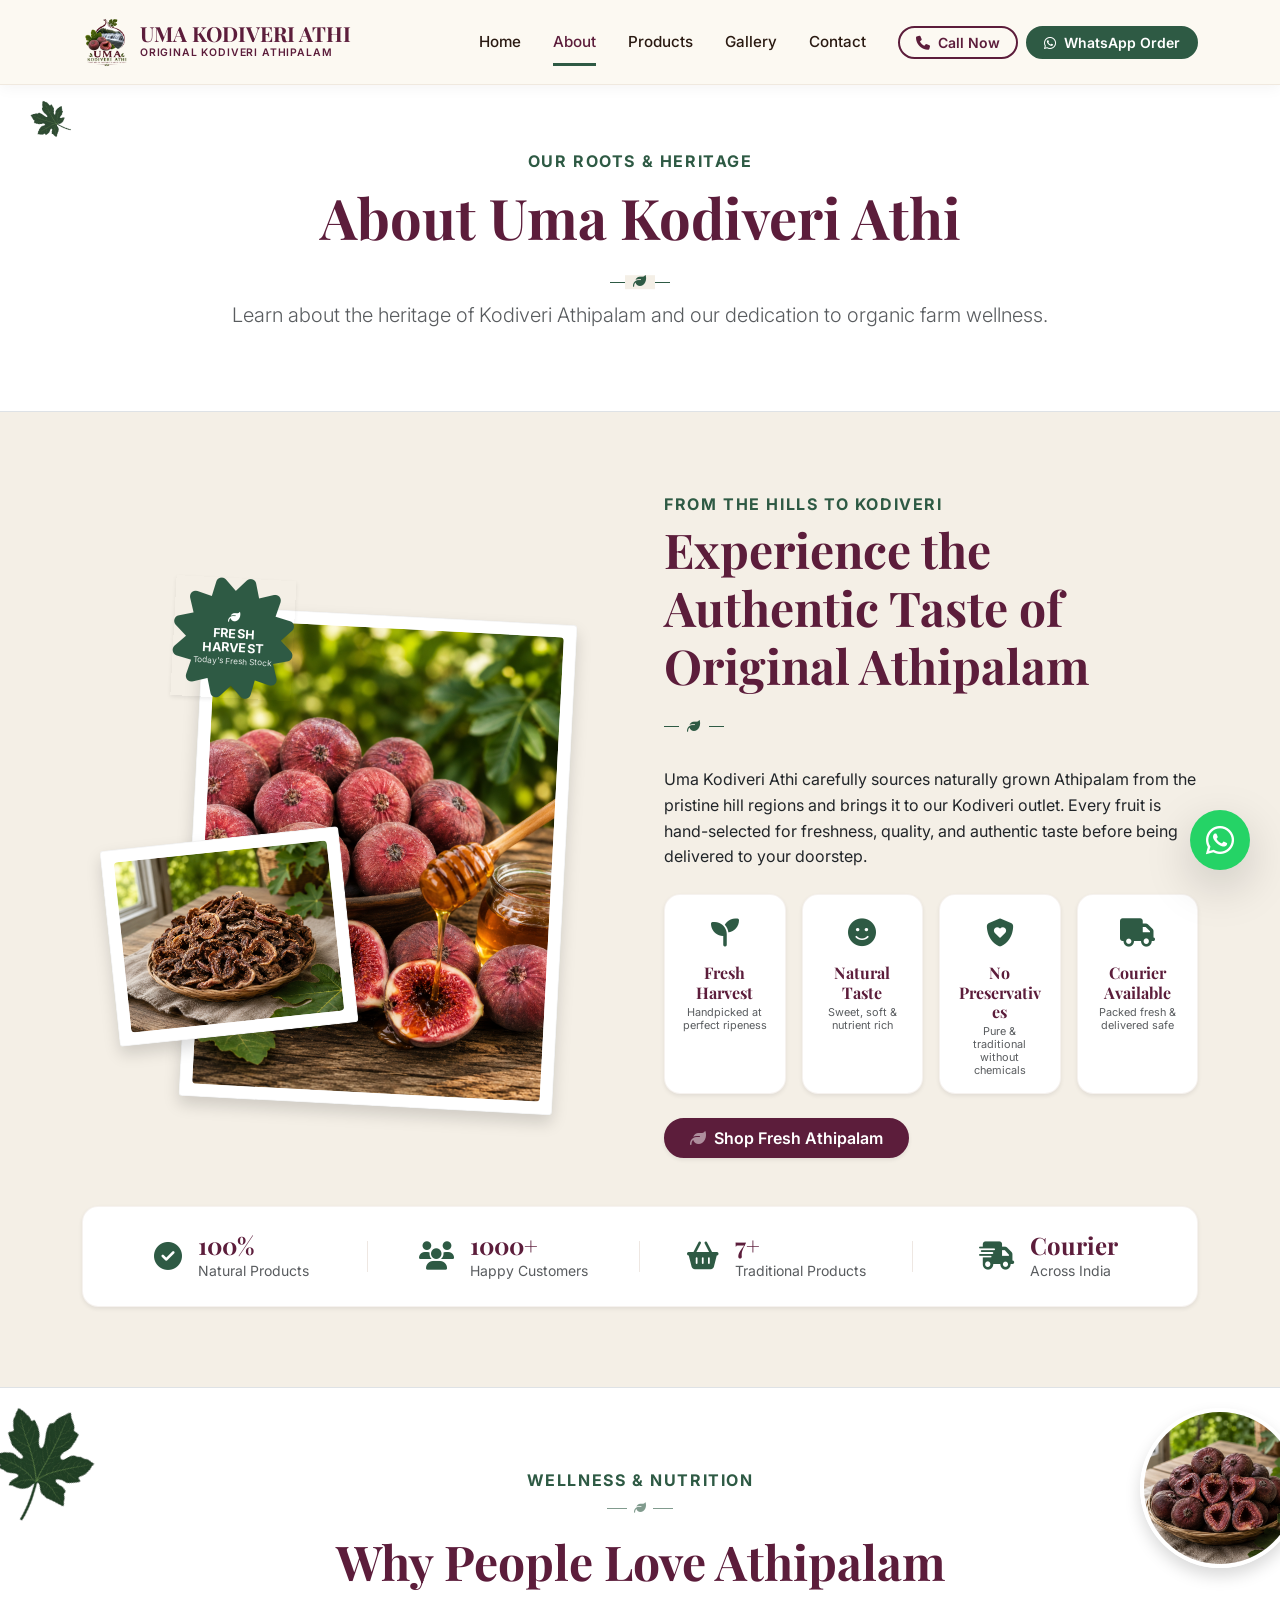
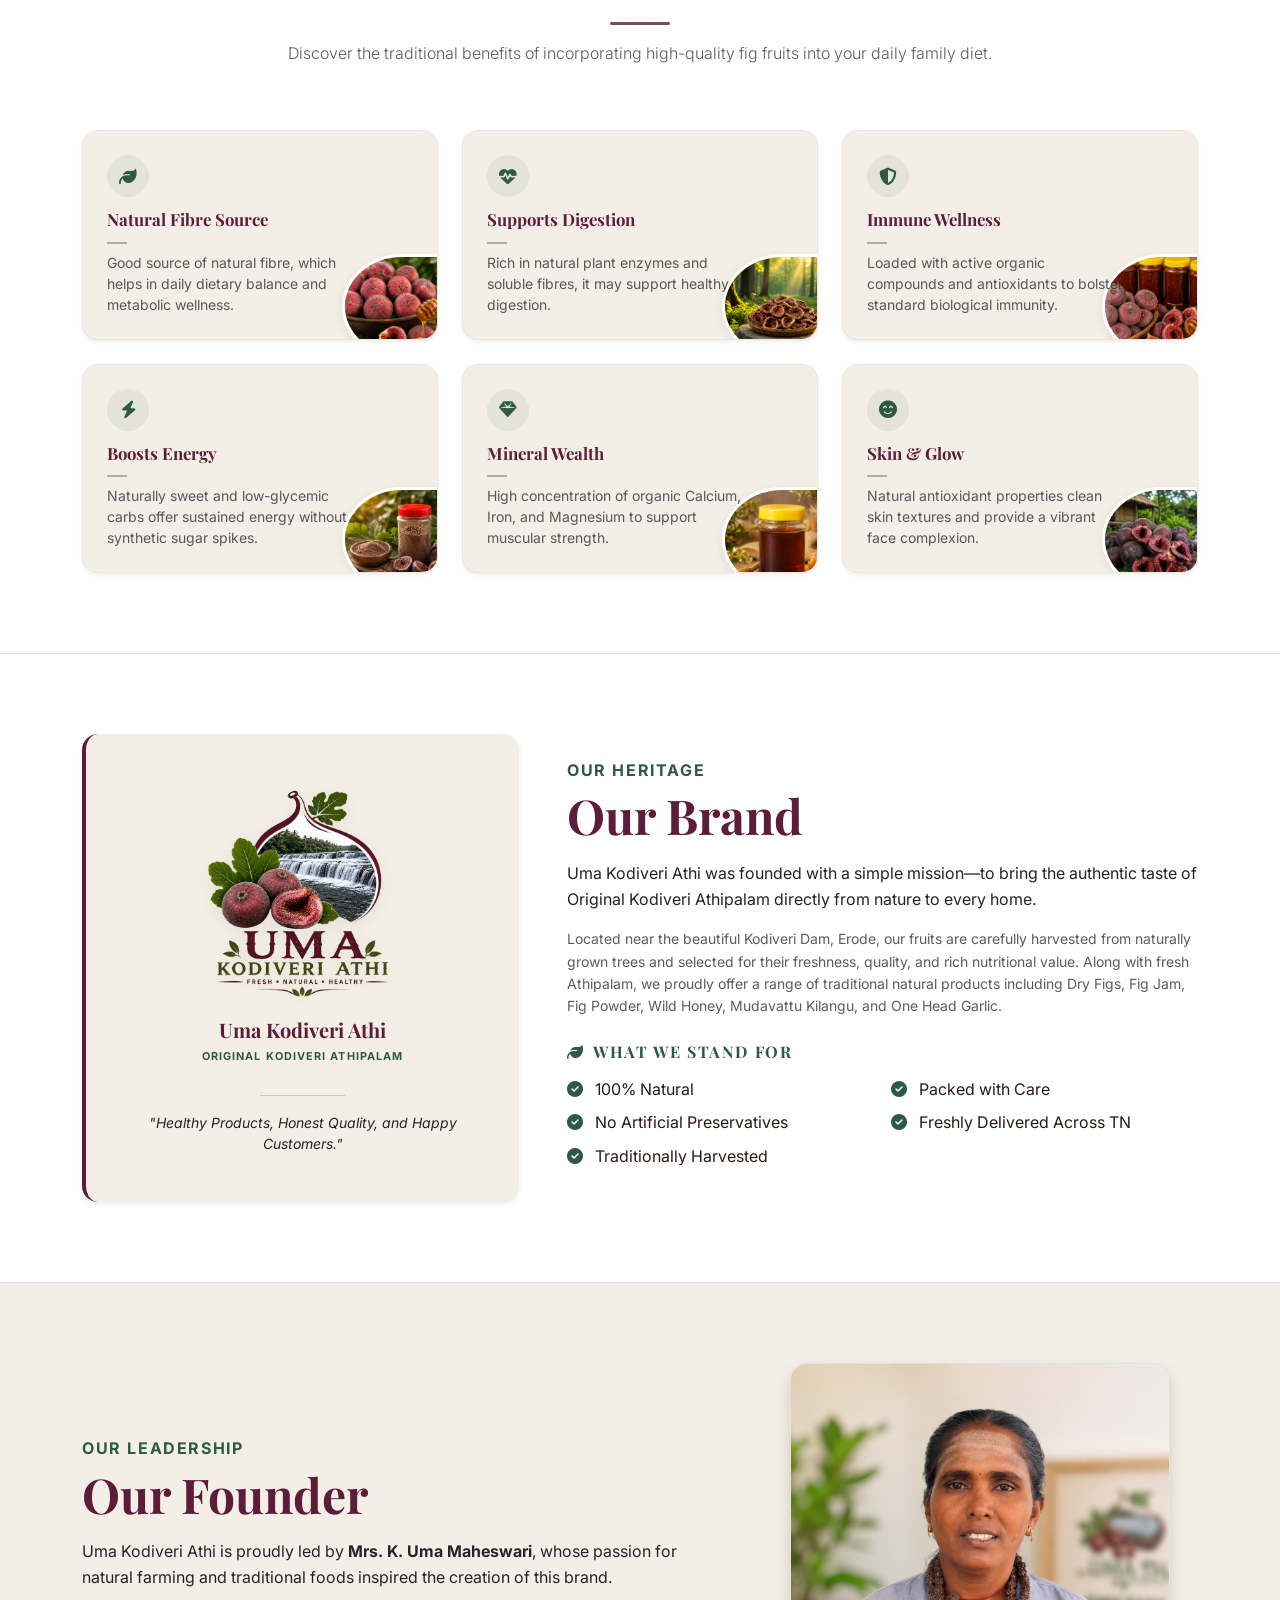
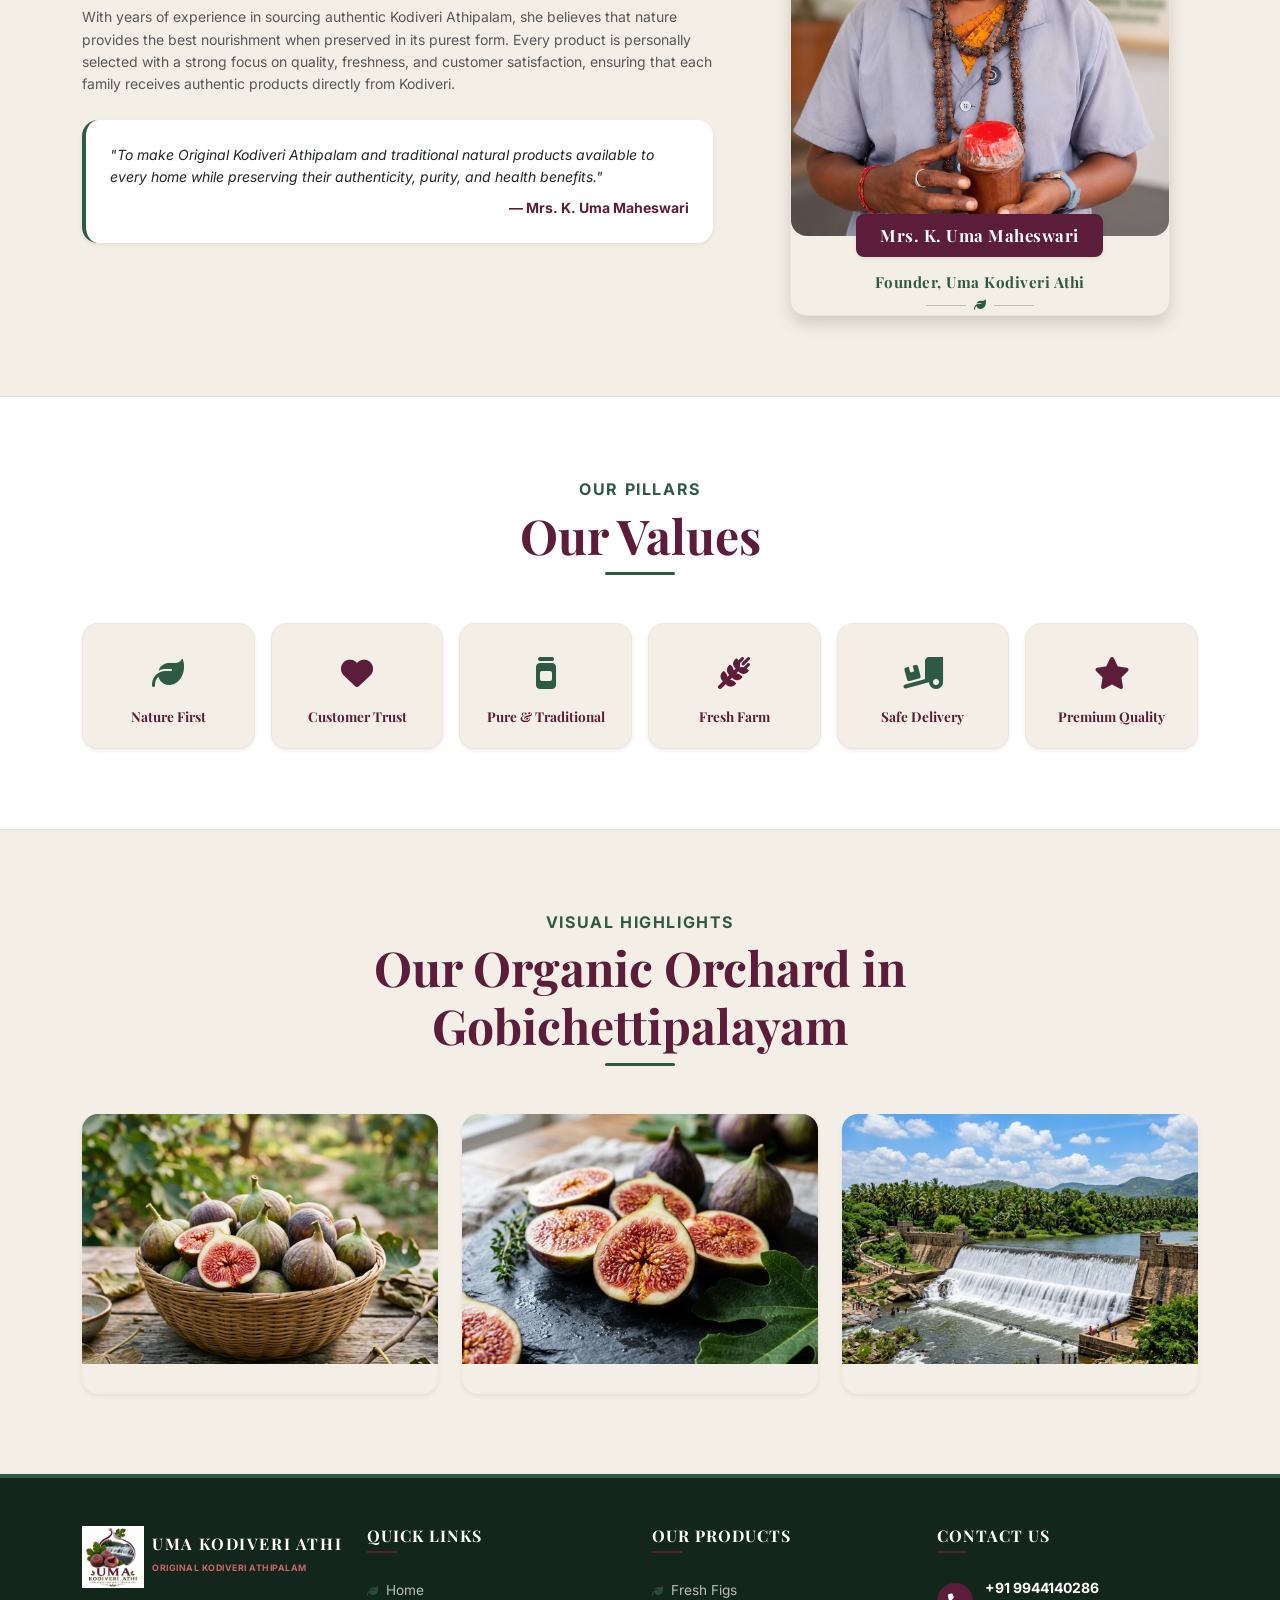
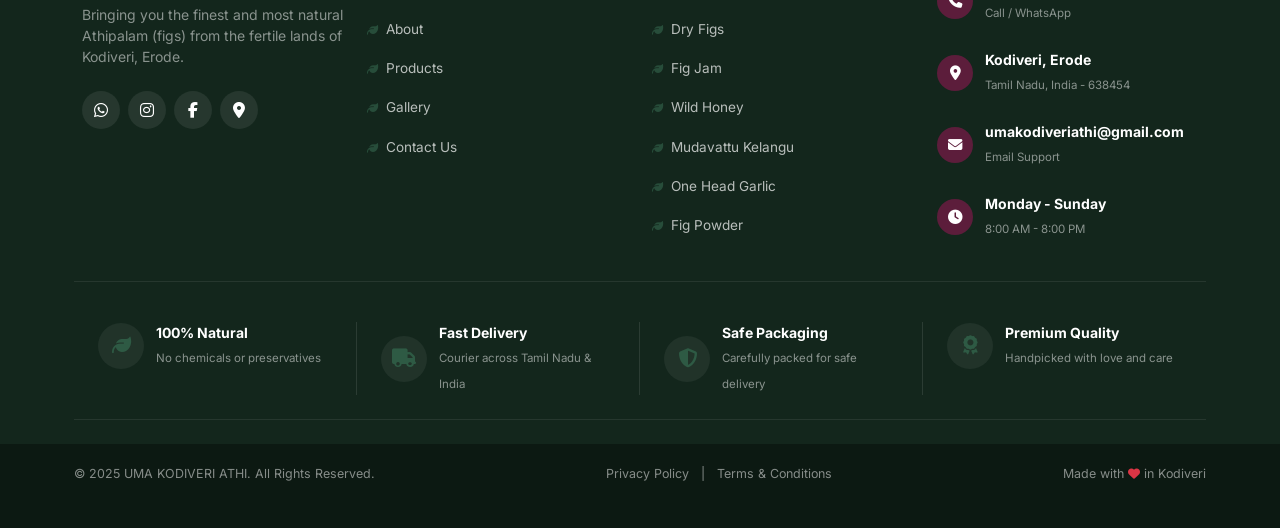
==== commit 5ef41934: "Initial commit" ====
--- a/about.html
+++ b/about.html
@@ -93,8 +93,7 @@
 
     <!-- 3. Main Journey Story Section -->
     <section class="about-section py-6 bg-cream-soft position-relative overflow-hidden border-bottom">
-        <div class="about-leaf-decor decor-top-left"></div>
-        <div class="about-leaf-decor decor-top-right"></div>
+
         
         <div class="container position-relative z-2">
             <div class="row align-items-center g-5">
@@ -103,7 +102,7 @@
                     <div class="about-photos-container position-relative">
                         <!-- Main Photo Frame -->
                         <div class="about-photo-frame about-photo-main shadow">
-                            <img src="assets/images/fresh-figs.png" alt="Freshly harvested Kodiveri Athipalam" class="img-fluid rounded-1">
+                            <img src="assets/images/Fresh Figs/1.png" alt="Freshly harvested Kodiveri Athipalam" class="img-fluid rounded-1">
                             <!-- Scalloped Badge -->
                             <div class="scalloped-badge position-absolute shadow-sm">
                                 <i class="fa-solid fa-certificate scalloped-bg-icon"></i>
@@ -116,7 +115,7 @@
                         </div>
                         <!-- Sub Photo Frame (tilted cut figs) -->
                         <div class="about-photo-frame about-photo-sub shadow">
-                            <img src="assets/images/cut-figs.png" alt="Cut fresh Athipalam" class="img-fluid rounded-1">
+                            <img src="assets/images/Dry Figs/2.png" alt="Cut fresh Athipalam" class="img-fluid rounded-1">
                         </div>
                     </div>
                 </div>
@@ -243,7 +242,7 @@
         </div>
         <!-- Decorative Floating Fig Basket on plate (mockup top-right) -->
         <div class="position-absolute d-none d-xl-block" style="top: 20px; right: -20px; z-index: 1; pointer-events: none;">
-            <img src="assets/images/fresh-figs.png" class="rounded-circle border border-4 border-white shadow" style="width: 160px; height: 160px; object-fit: cover;">
+            <img src="assets/images/Fresh Figs/2.png" class="rounded-circle border border-4 border-white shadow" style="width: 160px; height: 160px; object-fit: cover;">
         </div>
 
         <div class="container position-relative" style="z-index: 2;">
@@ -274,7 +273,7 @@
                             <div class="bg-green my-2" style="width: 20px; height: 2px; opacity: 0.4;"></div>
                             <p class="card-text text-muted small mb-0 pe-5" style="line-height: 1.5;">Good source of natural fibre, which helps in daily dietary balance and metabolic wellness.</p>
                         </div>
-                        <img src="assets/images/fresh-figs.png" alt="Fresh Figs" class="benefit-card-decor-img">
+                        <img src="assets/images/Fresh Figs/1.png" alt="Fresh Figs" class="benefit-card-decor-img">
                     </div>
                 </div>
                 <!-- Benefit 2 -->
@@ -288,7 +287,7 @@
                             <div class="bg-green my-2" style="width: 20px; height: 2px; opacity: 0.4;"></div>
                             <p class="card-text text-muted small mb-0 pe-5" style="line-height: 1.5;">Rich in natural plant enzymes and soluble fibres, it may support healthy digestion.</p>
                         </div>
-                        <img src="assets/images/dry-figs.png" alt="Dry Figs" class="benefit-card-decor-img">
+                        <img src="assets/images/Dry Figs/1.png" alt="Dry Figs" class="benefit-card-decor-img">
                     </div>
                 </div>
                 <!-- Benefit 3 -->
@@ -302,7 +301,7 @@
                             <div class="bg-green my-2" style="width: 20px; height: 2px; opacity: 0.4;"></div>
                             <p class="card-text text-muted small mb-0 pe-5" style="line-height: 1.5;">Loaded with active organic compounds and antioxidants to bolster standard biological immunity.</p>
                         </div>
-                        <img src="assets/images/fig-jam.png" alt="Fig Jam" class="benefit-card-decor-img">
+                        <img src="assets/images/Fig Jam/1.png" alt="Fig Jam" class="benefit-card-decor-img">
                     </div>
                 </div>
                 <!-- Benefit 4 -->
@@ -316,7 +315,7 @@
                             <div class="bg-green my-2" style="width: 20px; height: 2px; opacity: 0.4;"></div>
                             <p class="card-text text-muted small mb-0 pe-5" style="line-height: 1.5;">Naturally sweet and low-glycemic carbs offer sustained energy without synthetic sugar spikes.</p>
                         </div>
-                        <img src="assets/images/fig-powder.png" alt="Fig Powder" class="benefit-card-decor-img">
+                        <img src="assets/images/Fig Powder/1.png" alt="Fig Powder" class="benefit-card-decor-img">
                     </div>
                 </div>
                 <!-- Benefit 5 -->
@@ -330,7 +329,7 @@
                             <div class="bg-green my-2" style="width: 20px; height: 2px; opacity: 0.4;"></div>
                             <p class="card-text text-muted small mb-0 pe-5" style="line-height: 1.5;">High concentration of organic Calcium, Iron, and Magnesium to support muscular strength.</p>
                         </div>
-                        <img src="assets/images/wild-honey.png" alt="Wild Honey" class="benefit-card-decor-img">
+                        <img src="assets/images/Wild Honey/1.png" alt="Wild Honey" class="benefit-card-decor-img">
                     </div>
                 </div>
                 <!-- Benefit 6 -->
@@ -344,7 +343,7 @@
                             <div class="bg-green my-2" style="width: 20px; height: 2px; opacity: 0.4;"></div>
                             <p class="card-text text-muted small mb-0 pe-5" style="line-height: 1.5;">Natural antioxidant properties clean skin textures and provide a vibrant face complexion.</p>
                         </div>
-                        <img src="assets/images/fresh-figs.png" alt="Fresh Figs Glow" class="benefit-card-decor-img">
+                        <img src="assets/images/Fresh Figs/3.png" alt="Fresh Figs Glow" class="benefit-card-decor-img">
                     </div>
                 </div>
             </div>
@@ -353,10 +352,7 @@
 
     <!-- 4.6 Our Brand Section -->
     <section class="py-6 bg-white border-bottom position-relative overflow-hidden">
-        <!-- Botanical leaf decor behind logo card -->
-        <div class="position-absolute opacity-05 d-none d-lg-block" style="top: 10%; left: -30px; width: 220px; pointer-events: none;">
-            <img src="assets/images/Leaf.png" class="img-fluid" style="transform: rotate(25deg);">
-        </div>
+
         <div class="container position-relative z-2">
             <div class="row align-items-center g-5" id="ourBrandSection">
                 <div class="col-lg-5 text-center">
@@ -401,10 +397,7 @@
 
     <!-- 4.7 Our Founder Section -->
     <section class="py-6 bg-cream-soft border-bottom position-relative overflow-hidden">
-        <!-- Botanical leaf decor behind founder card -->
-        <div class="position-absolute opacity-05 d-none d-lg-block" style="top: 15%; right: -30px; width: 220px; pointer-events: none;">
-            <img src="assets/images/Leafimg.png" class="img-fluid" style="transform: rotate(-15deg) scaleX(-1);">
-        </div>
+
         <div class="container position-relative z-2">
             <div class="row align-items-center g-5" id="ourFounderSection">
                 <div class="col-lg-7 text-start order-2 order-lg-1">
--- a/assets/css/style.css
+++ b/assets/css/style.css
@@ -26,6 +26,12 @@
 }
 
 /* 2. Global Resets & Typography */
+html, body {
+    overflow-x: hidden !important;
+    max-width: 100% !important;
+    width: 100%;
+}
+
 html {
     scroll-behavior: smooth;
     scroll-padding-top: 85px; /* Navbar height compensation */
@@ -37,7 +43,6 @@
     font-family: var(--font-body);
     font-size: 1rem;
     line-height: 1.6;
-    overflow-x: hidden;
 }
 
 h1, h2, h3, h4, h5, h6, .serif-font {
@@ -222,6 +227,20 @@
     background-color: var(--color-green-dark);
     border-color: var(--color-green-dark);
     color: var(--color-white);
+    transform: translateY(-2px);
+}
+
+.btn-outline-green {
+    color: var(--color-green);
+    border: 2px solid var(--color-green);
+    font-weight: 600;
+    transition: var(--transition-smooth);
+}
+
+.btn-outline-green:hover,
+.btn-outline-green:focus {
+    background-color: var(--color-green);
+    color: var(--color-white) !important;
     transform: translateY(-2px);
 }
 
@@ -454,6 +473,7 @@
         padding-top: 120px;
         padding-bottom: 40px;
         text-align: center !important;
+        background: linear-gradient(to bottom, rgba(252, 249, 242, 0.6) 0%, rgba(252, 249, 242, 0.4) 100%), url('../images/mobilebg.png') no-repeat center center / cover !important;
     }
     #heroTextColumn {
         text-align: center !important;
@@ -528,31 +548,9 @@
     background-color: var(--color-cream-soft);
 }
 
-/* Background Leaf outlines */
+/* Background Leaf outlines (removed as requested) */
 .about-leaf-decor {
-    position: absolute;
-    width: 280px;
-    height: 280px;
-    background-size: contain;
-    background-repeat: no-repeat;
-    opacity: 0.9;
-    pointer-events: none;
-    z-index: 1;
-}
-
-.decor-top-left {
-    top: 5%;
-    left: -50px;
-    transform: rotate(35deg);
-    background-image: url('../images/Leaf.png');
-    opacity: 0.15 !important; /* Blends the dark green leaf into a light watermark */
-}
-
-.decor-top-right {
-    top: 24%;
-    right: -60px;
-    transform: rotate(-45deg) scaleX(-1);
-    background-image: url('../images/Leafimg.png');
+    display: none !important;
 }
 
 /* Photo Frames styling */
@@ -1648,3 +1646,79 @@
 .product-card .btn-order-whatsapp {
     cursor: default;
 }
+
+/* Instagram Video Card */
+.video-card {
+    height: 280px;
+    background-size: cover;
+    background-position: center;
+    position: relative;
+    cursor: pointer;
+    transition: transform 0.3s ease, box-shadow 0.3s ease;
+    border: 3px solid #ffffff;
+    box-shadow: 0 4px 15px rgba(0,0,0,0.08);
+}
+
+.video-card:hover {
+    transform: translateY(-5px);
+    box-shadow: 0 8px 25px rgba(0,0,0,0.15);
+}
+
+.video-card-overlay {
+    position: absolute;
+    top: 0;
+    left: 0;
+    right: 0;
+    bottom: 0;
+    background: linear-gradient(to bottom, rgba(0,0,0,0.1) 60%, rgba(0,0,0,0.7) 100%);
+    display: flex;
+    flex-direction: column;
+    justify-content: flex-end;
+    padding: 1.25rem;
+    transition: background 0.3s ease;
+}
+
+.video-card:hover .video-card-overlay {
+    background: linear-gradient(to bottom, rgba(131, 58, 180, 0.4) 0%, rgba(253, 29, 29, 0.5) 50%, rgba(252, 176, 69, 0.7) 100%);
+}
+
+.video-play-btn {
+    position: absolute;
+    top: 50%;
+    left: 50%;
+    transform: translate(-50%, -50%) scale(0.8);
+    width: 60px;
+    height: 60px;
+    background: rgba(255, 255, 255, 0.95);
+    border-radius: 50%;
+    display: flex;
+    align-items: center;
+    justify-content: center;
+    color: #e1306c;
+    font-size: 1.5rem;
+    box-shadow: 0 4px 15px rgba(0,0,0,0.15);
+    opacity: 0;
+    transition: opacity 0.3s ease, transform 0.3s ease;
+}
+
+.video-card:hover .video-play-btn {
+    opacity: 1;
+    transform: translate(-50%, -50%) scale(1);
+}
+
+.video-title {
+    color: #ffffff;
+    font-weight: 700;
+    font-size: 0.92rem;
+    margin-bottom: 0.2rem;
+    text-shadow: 0 1px 3px rgba(0,0,0,0.3);
+}
+
+.video-meta {
+    color: rgba(255, 255, 255, 0.85);
+    font-size: 0.72rem;
+    display: flex;
+    align-items: center;
+    gap: 5px;
+}
+
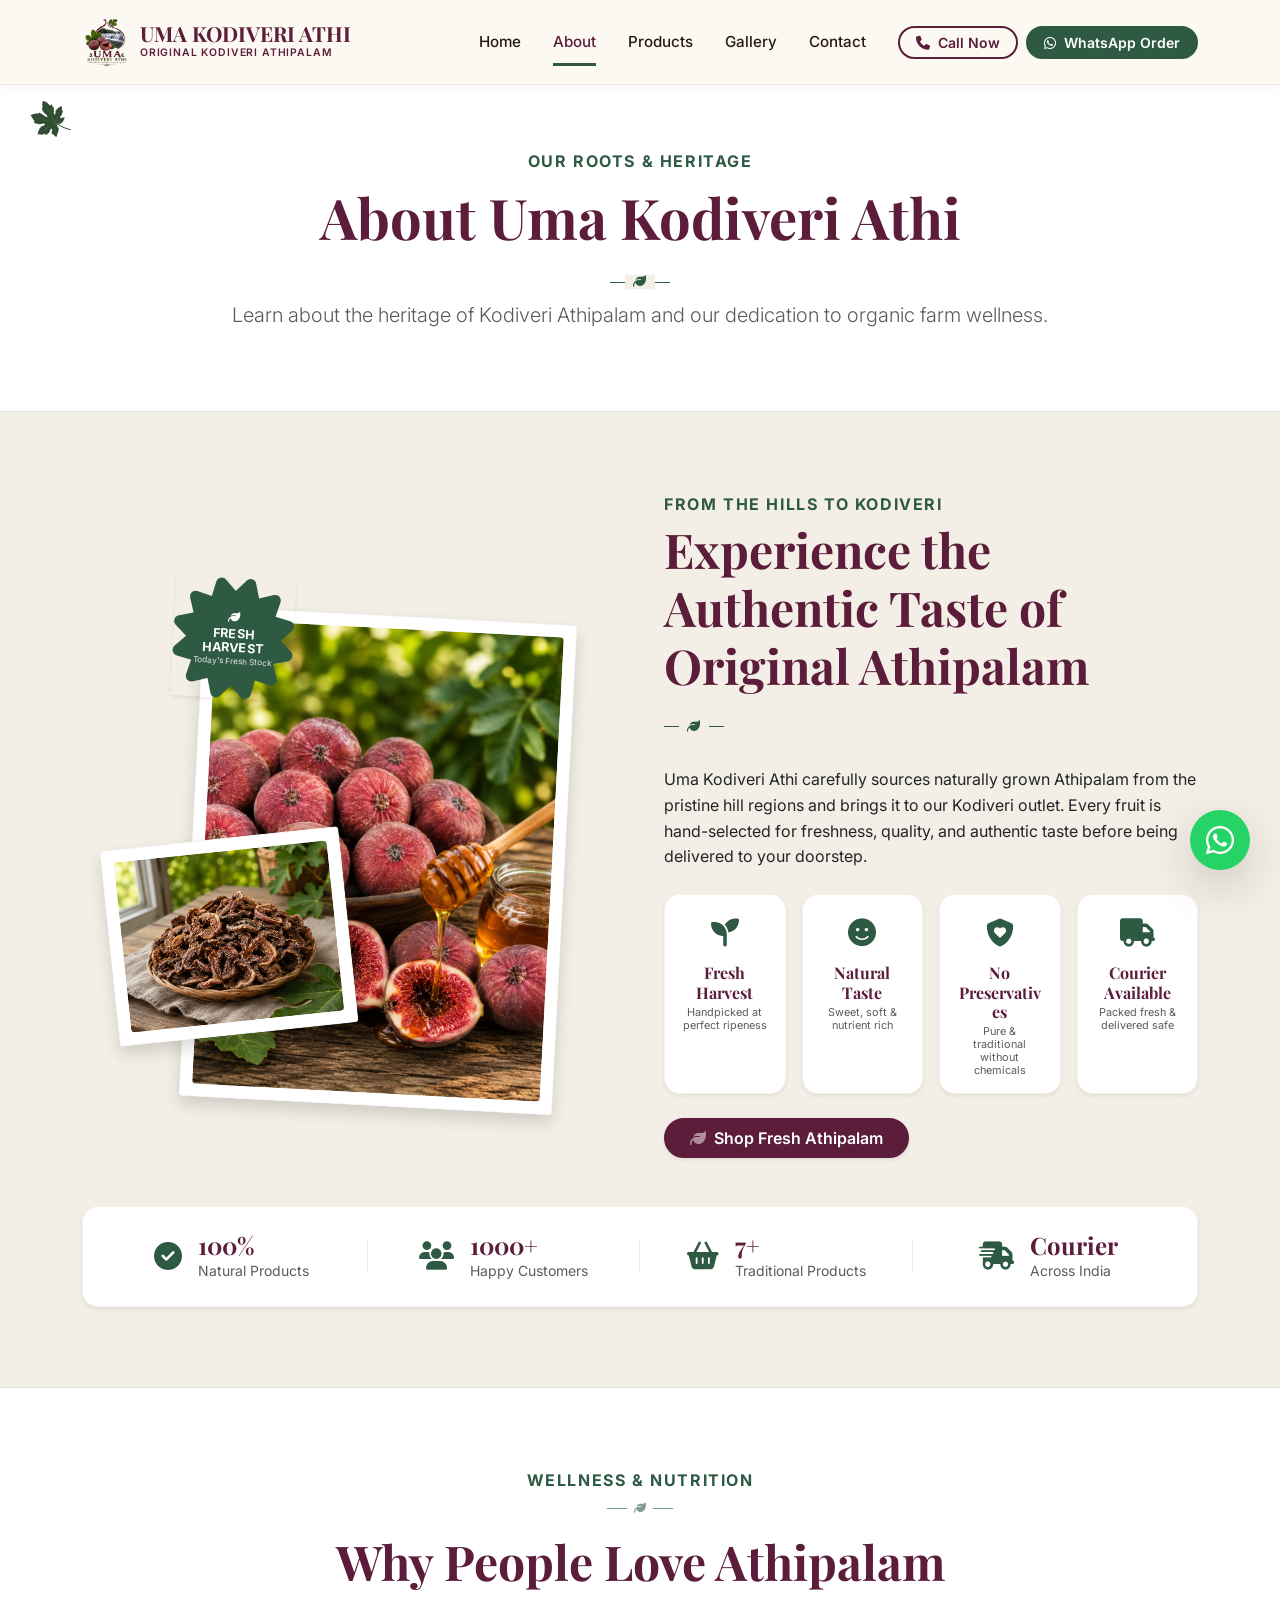
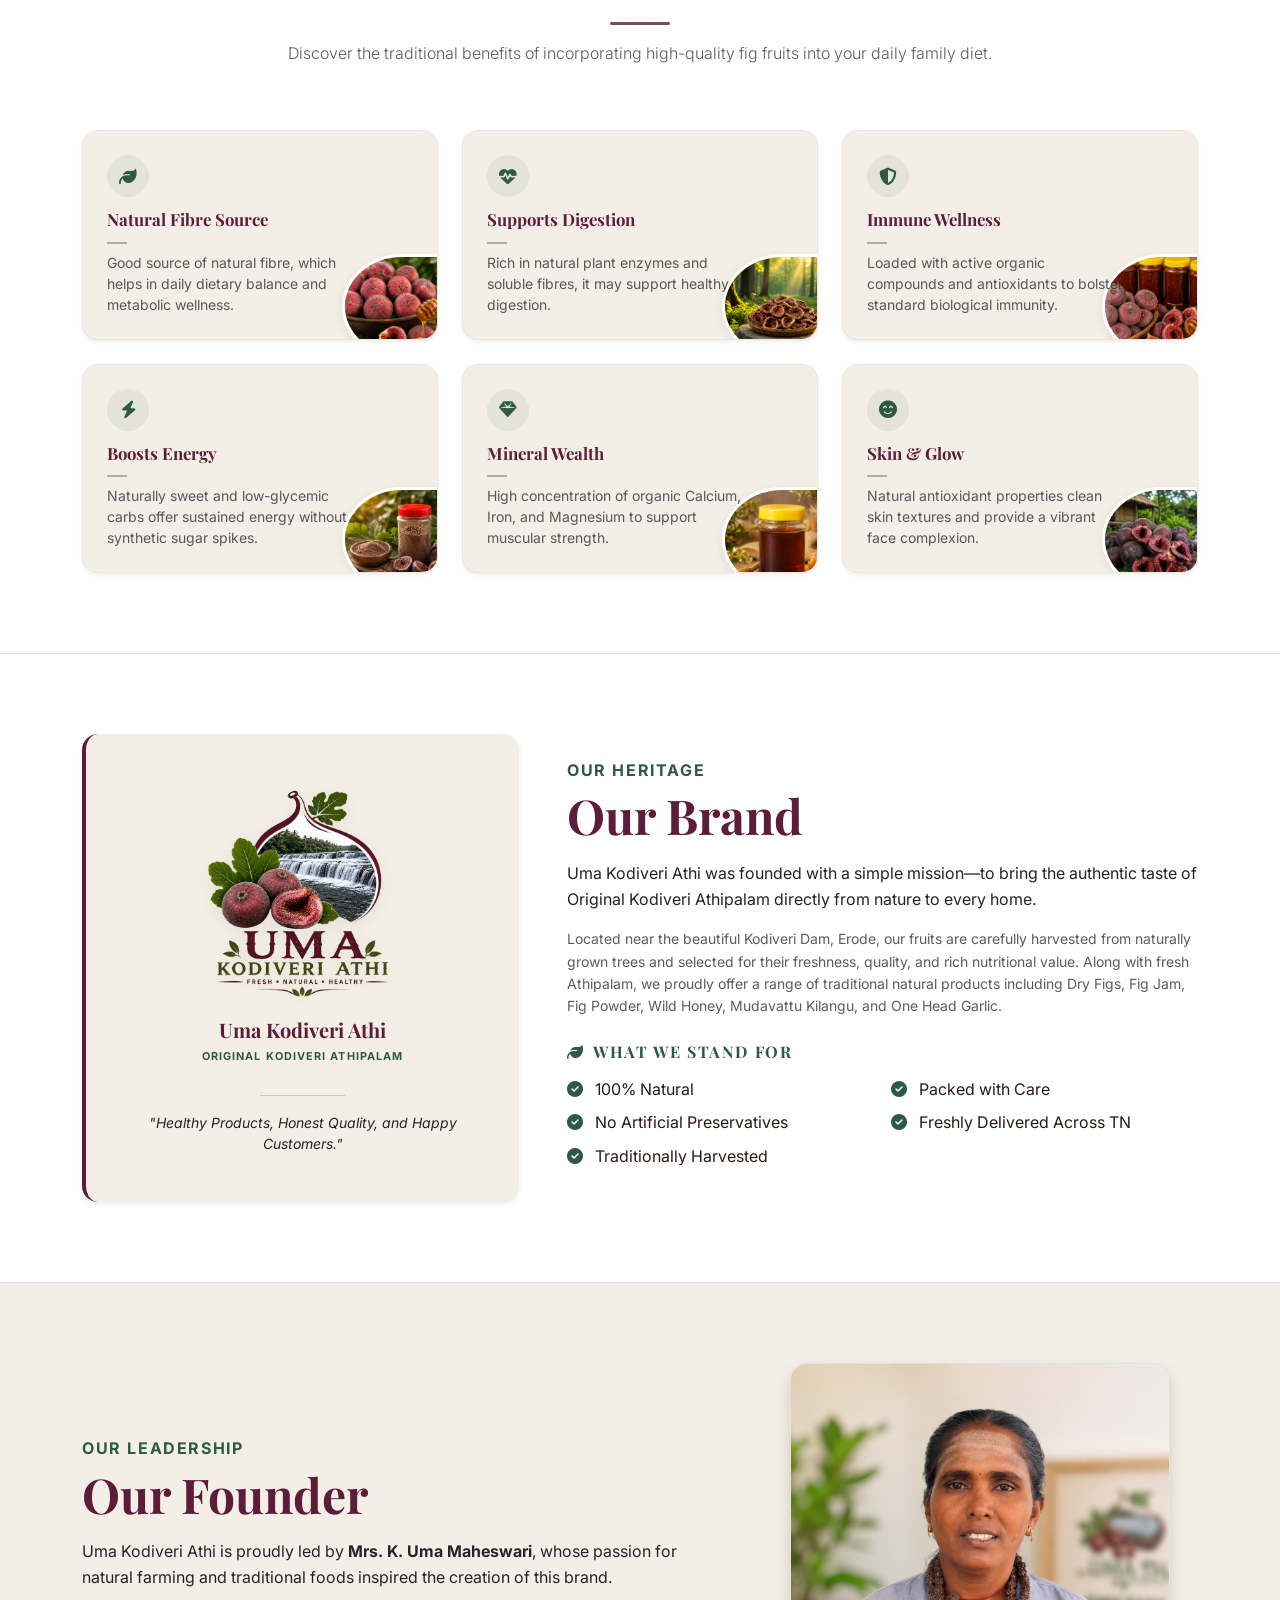
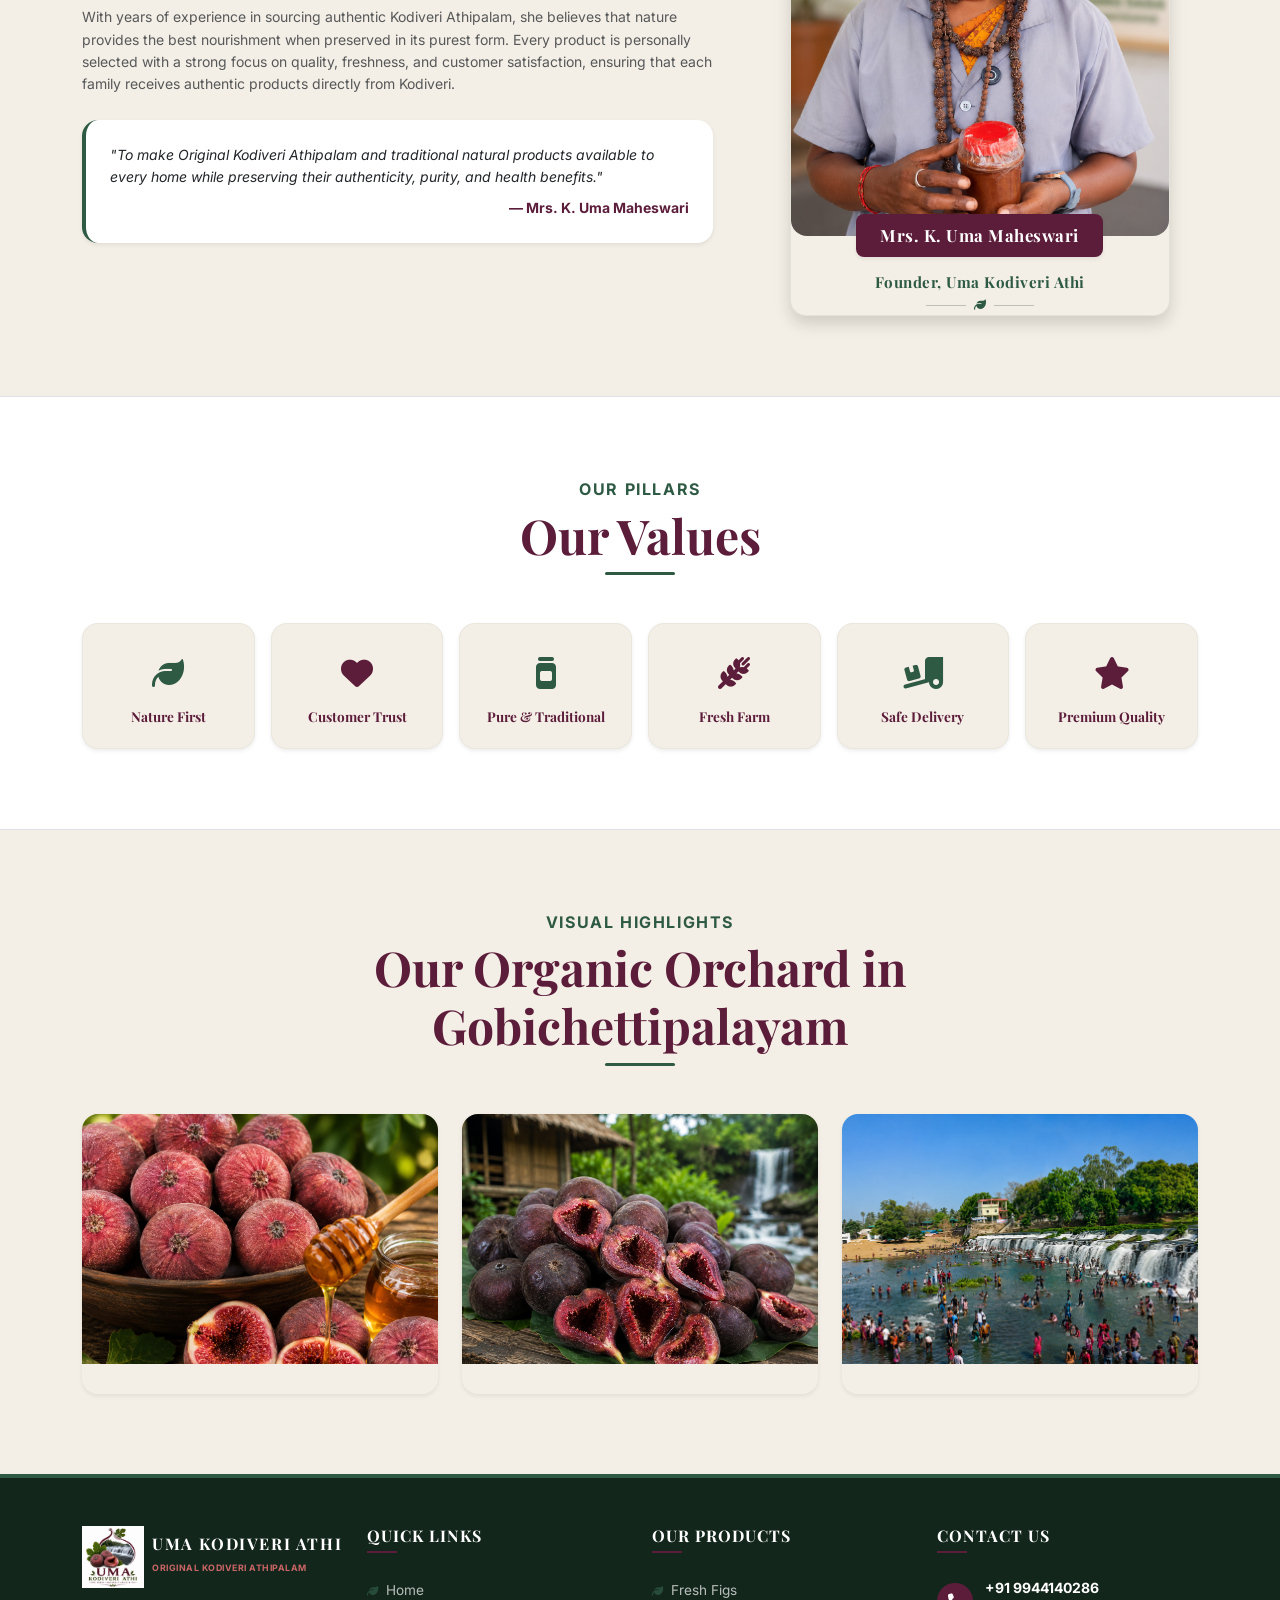
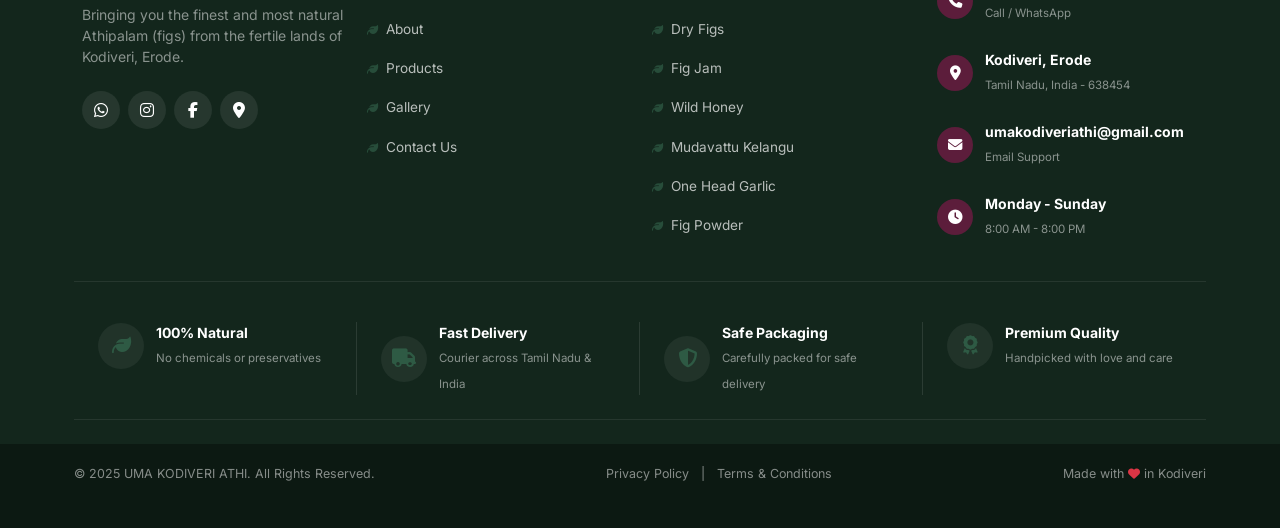
==== commit 82cfc2f4: "Initial commit" ====
--- a/about.html
+++ b/about.html
@@ -76,12 +76,12 @@
     </header>
 
     <!-- 2. About Banner Hero -->
-    <section class="py-5 bg-white border-bottom position-relative overflow-hidden">
+    <section class="pt-4 pb-3 pt-md-5 pb-md-5 bg-white border-bottom position-relative overflow-hidden">
         <!-- Floating Small Cute Leaf Decoration -->
         <div class="position-absolute" style="top: 15px; left: 15px; width: 65px; pointer-events: none; opacity: 0.85;">
             <img src="assets/images/Leaf.png" alt="Leaf Decor" class="img-fluid" style="transform: rotate(-15deg);">
         </div>
-        <div class="container text-center py-3">
+        <div class="container text-center py-2 py-md-3">
             <span class="text-green text-uppercase fw-bold tracking-wider fs-6 d-block mb-2">Our Roots & Heritage</span>
             <h1 class="display-4 text-maroon serif-font mb-3">About Uma Kodiveri Athi</h1>
             <div class="header-divider-leaf my-3 text-center">
@@ -236,14 +236,8 @@
 
     <!-- 4. Why People Love Athipalam (Benefits Section) -->
     <section id="benefits" class="benefits-section py-6 bg-white position-relative overflow-hidden border-bottom">
-        <!-- Decorative Floating Fig Leaf branch (mockup top-left) -->
-        <div class="position-absolute d-none d-xl-block" style="top: 10px; left: -40px; z-index: 1; pointer-events: none; opacity: 0.9;">
-            <img src="assets/images/Leaf.png" style="width: 180px; height: auto; transform: rotate(-30deg) scaleX(-1);">
-        </div>
-        <!-- Decorative Floating Fig Basket on plate (mockup top-right) -->
-        <div class="position-absolute d-none d-xl-block" style="top: 20px; right: -20px; z-index: 1; pointer-events: none;">
-            <img src="assets/images/Fresh Figs/2.png" class="rounded-circle border border-4 border-white shadow" style="width: 160px; height: 160px; object-fit: cover;">
-        </div>
+
+
 
         <div class="container position-relative" style="z-index: 2;">
             <div class="row text-center mb-5">
@@ -510,7 +504,7 @@
             <div class="row g-4 justify-content-center">
                 <div class="col-md-4 col-sm-6">
                     <div class="gallery-card rounded-4 overflow-hidden shadow-sm position-relative">
-                        <img src="assets/images/fresh-figs.png" class="img-fluid gallery-img w-100" style="height: 250px; object-fit: cover;" alt="Fresh Athipalam on Farm">
+                        <img src="assets/images/Fresh Figs/1.png" class="img-fluid gallery-img w-100" style="height: 250px; object-fit: cover;" alt="Fresh Athipalam on Farm">
                         <div class="gallery-hover-overlay d-flex flex-column justify-content-end p-3">
                             <span class="gallery-title text-white fw-bold">Fresh Athipalam</span>
                             <span class="gallery-subtitle text-white-50 small">Harvested directly from orchard trees</span>
@@ -519,7 +513,7 @@
                 </div>
                 <div class="col-md-4 col-sm-6">
                     <div class="gallery-card rounded-4 overflow-hidden shadow-sm position-relative">
-                        <img src="assets/images/cut-figs.png" class="img-fluid gallery-img w-100" style="height: 250px; object-fit: cover;" alt="Cut Athipalam texture">
+                        <img src="assets/images/Fresh Figs/3.png" class="img-fluid gallery-img w-100" style="height: 250px; object-fit: cover;" alt="Cut Athipalam texture">
                         <div class="gallery-hover-overlay d-flex flex-column justify-content-end p-3">
                             <span class="gallery-title text-white fw-bold">Cut Athipalam</span>
                             <span class="gallery-subtitle text-white-50 small">Rich internal texture filled with sweetness</span>
@@ -528,7 +522,7 @@
                 </div>
                 <div class="col-md-4 col-sm-6">
                     <div class="gallery-card rounded-4 overflow-hidden shadow-sm position-relative">
-                        <img src="assets/images/kodiveri-waterfall.png" class="img-fluid gallery-img w-100" style="height: 250px; object-fit: cover;" alt="Kodiveri Dam Erode">
+                        <img src="assets/images/Kodi.png" class="img-fluid gallery-img w-100" style="height: 250px; object-fit: cover;" alt="Kodiveri Dam Erode">
                         <div class="gallery-hover-overlay d-flex flex-column justify-content-end p-3">
                             <span class="gallery-title text-white fw-bold">Kodiveri Waterfall</span>
                             <span class="gallery-subtitle text-white-50 small">The natural water source of Erode valleys</span>
--- a/assets/css/style.css
+++ b/assets/css/style.css
@@ -26,7 +26,7 @@
 }
 
 /* 2. Global Resets & Typography */
-html, body {
+html, body, main, section, footer {
     overflow-x: hidden !important;
     max-width: 100% !important;
     width: 100%;
@@ -470,8 +470,8 @@
     }
     .hero-section {
         min-height: auto;
-        padding-top: 120px;
-        padding-bottom: 40px;
+        padding-top: 85px;
+        padding-bottom: 25px;
         text-align: center !important;
         background: linear-gradient(to bottom, rgba(252, 249, 242, 0.6) 0%, rgba(252, 249, 242, 0.4) 100%), url('../images/mobilebg.png') no-repeat center center / cover !important;
     }
@@ -492,7 +492,7 @@
         position: relative !important;
         right: auto !important;
         top: auto !important;
-        margin: 1.5rem auto !important;
+        margin: 1rem auto !important;
         display: inline-block;
         transform: rotate(-4deg);
     }
@@ -500,8 +500,8 @@
 
 @media (max-width: 575.98px) {
     .hero-section {
-        padding-top: 100px;
-        padding-bottom: 30px;
+        padding-top: 80px;
+        padding-bottom: 20px;
     }
     #heroTextColumn {
         margin-bottom: 2rem;
@@ -1136,6 +1136,51 @@
     }
 }
 
+@media (max-width: 767.98px) {
+    /* Responsive Price Table Stacking (Removes horizontal scroll) */
+    #priceListTable, #priceListTable tbody, #priceListTable tr, #priceListTable td {
+        display: block !important;
+        width: 100% !important;
+    }
+    #priceListTable thead {
+        display: none !important;
+    }
+    #priceListTable tbody tr {
+        margin-bottom: 1.25rem;
+        background-color: var(--color-white);
+        border: 1px solid rgba(46, 90, 68, 0.12) !important;
+        border-radius: 16px;
+        padding: 0.75rem 1rem;
+        box-shadow: 0 4px 12px rgba(42, 26, 18, 0.04);
+    }
+    #priceListTable tbody td {
+        display: flex !important;
+        justify-content: space-between !important;
+        align-items: center !important;
+        padding: 0.65rem 0.25rem !important;
+        border-bottom: 1px dashed rgba(46, 90, 68, 0.08) !important;
+        text-align: right !important;
+    }
+    #priceListTable tbody td:last-child {
+        border-bottom: none !important;
+        justify-content: center !important;
+        padding-top: 0.75rem !important;
+    }
+    
+    #priceListTable tbody td:nth-of-type(1)::before { content: "Product"; font-weight: 700; color: var(--color-maroon); font-size: 0.85rem; }
+    #priceListTable tbody td:nth-of-type(2)::before { content: "Select Quantity"; font-weight: 700; color: var(--color-maroon); font-size: 0.85rem; }
+    #priceListTable tbody td:nth-of-type(3)::before { content: "Price"; font-weight: 700; color: var(--color-maroon); font-size: 0.85rem; }
+    #priceListTable tbody td:nth-of-type(4)::before { content: "Courier (TN)"; font-weight: 700; color: var(--color-maroon); font-size: 0.85rem; }
+    #priceListTable tbody td:nth-of-type(5)::before { content: "Total Amount"; font-weight: 700; color: var(--color-maroon); font-size: 0.85rem; }
+    
+    #priceListTable tbody td:nth-of-type(1) {
+        font-weight: 700 !important;
+        font-size: 1.05rem !important;
+        border-bottom: 1.5px solid rgba(46, 90, 68, 0.15) !important;
+        padding-bottom: 0.65rem !important;
+    }
+}
+
 @media (max-width: 575.98px) {
     .py-6 {
         padding-top: 3.5rem;
@@ -1651,7 +1696,7 @@
 .video-card {
     height: 280px;
     background-size: cover;
-    background-position: center;
+    background-position: center top;
     position: relative;
     cursor: pointer;
     transition: transform 0.3s ease, box-shadow 0.3s ease;
@@ -1722,3 +1767,49 @@
     gap: 5px;
 }
 
+/* 19. Back to Top Button */
+.back-to-top {
+    position: fixed;
+    bottom: 105px;
+    right: 30px;
+    width: 45px;
+    height: 45px;
+    background-color: var(--color-maroon);
+    color: var(--color-white) !important;
+    border-radius: 50%;
+    display: flex;
+    align-items: center;
+    justify-content: center;
+    font-size: 16px;
+    z-index: 998;
+    text-decoration: none;
+    box-shadow: 0 4px 12px rgba(139, 94, 60, 0.2);
+    transition: var(--transition-smooth);
+    opacity: 0;
+    pointer-events: none;
+    transform: translateY(20px);
+}
+
+.back-to-top.show {
+    opacity: 1;
+    pointer-events: auto;
+    transform: translateY(0);
+}
+
+.back-to-top:hover {
+    background-color: var(--color-green);
+    color: var(--color-white) !important;
+    transform: translateY(-5px);
+    box-shadow: 0 6px 15px rgba(46, 90, 68, 0.25);
+}
+
+@media (max-width: 575.98px) {
+    .back-to-top {
+        bottom: 80px;
+        right: 20px;
+        width: 38px;
+        height: 38px;
+        font-size: 14px;
+    }
+}
+
